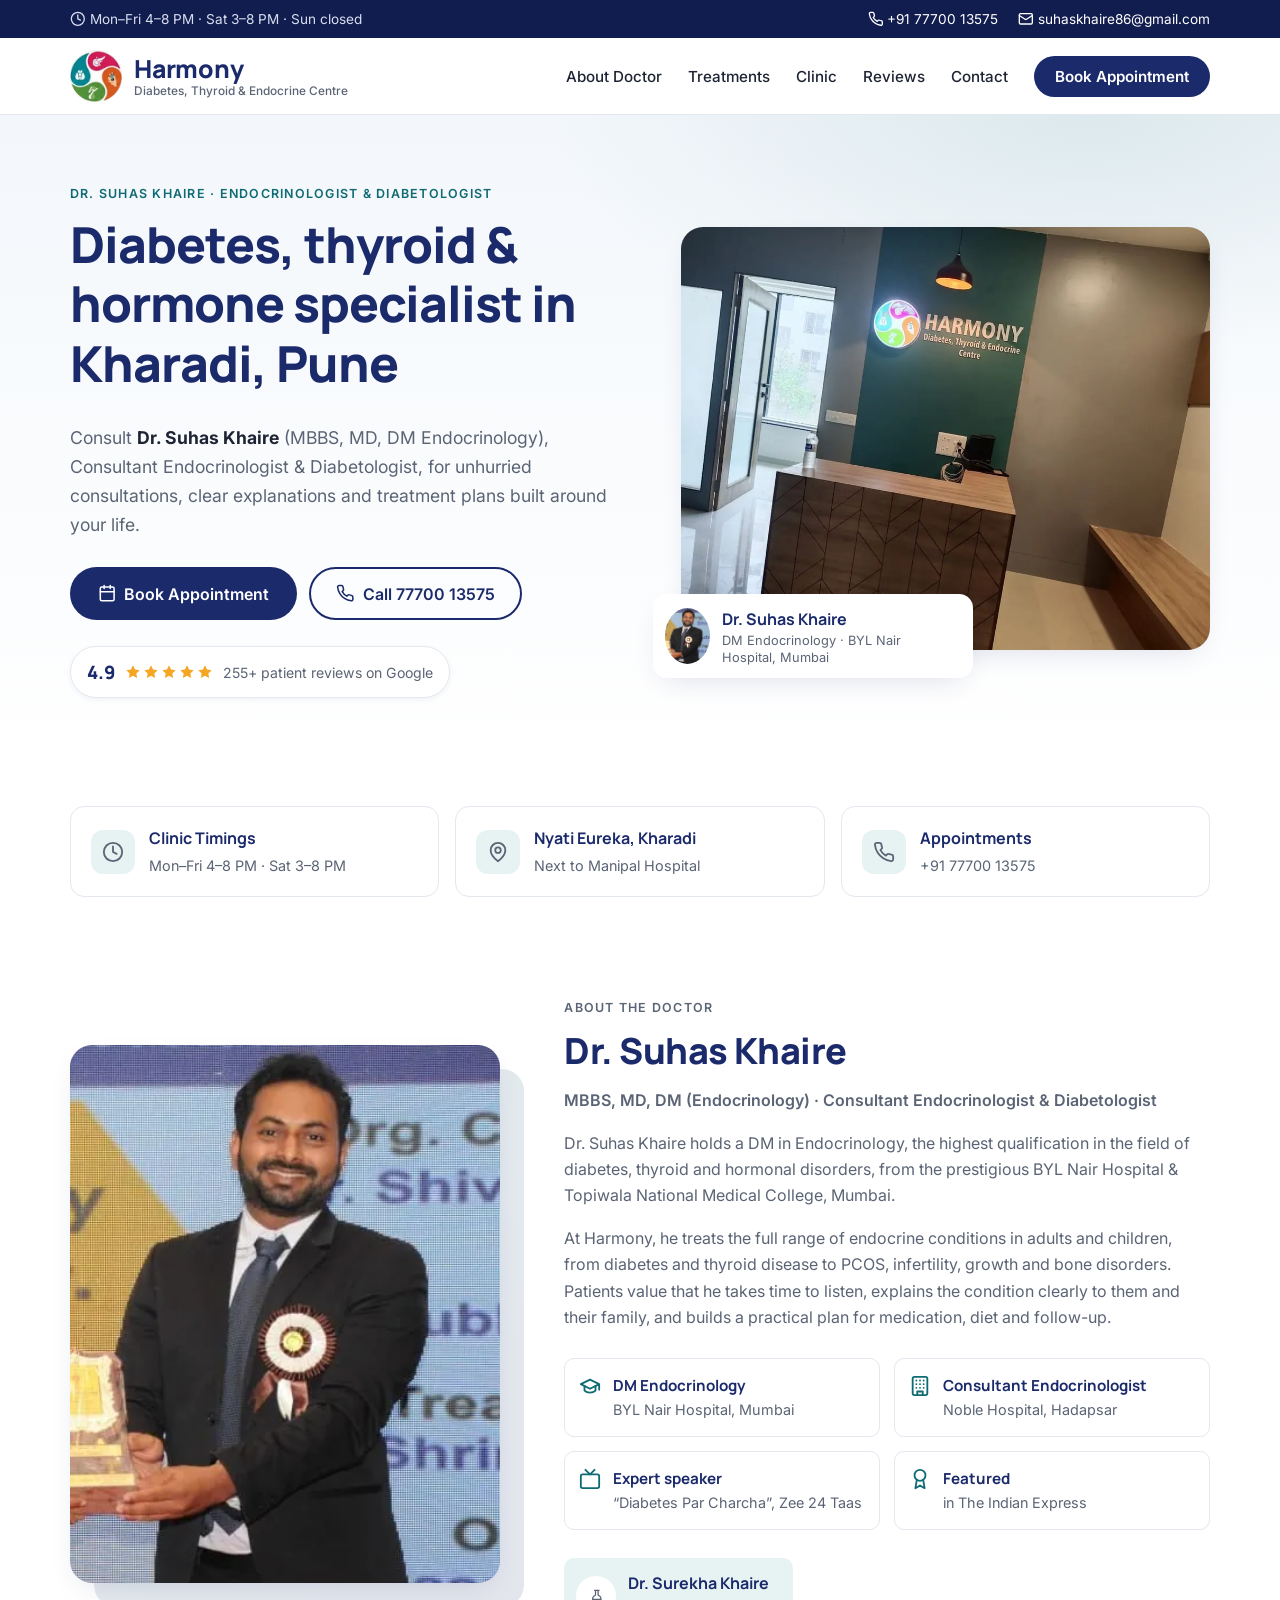
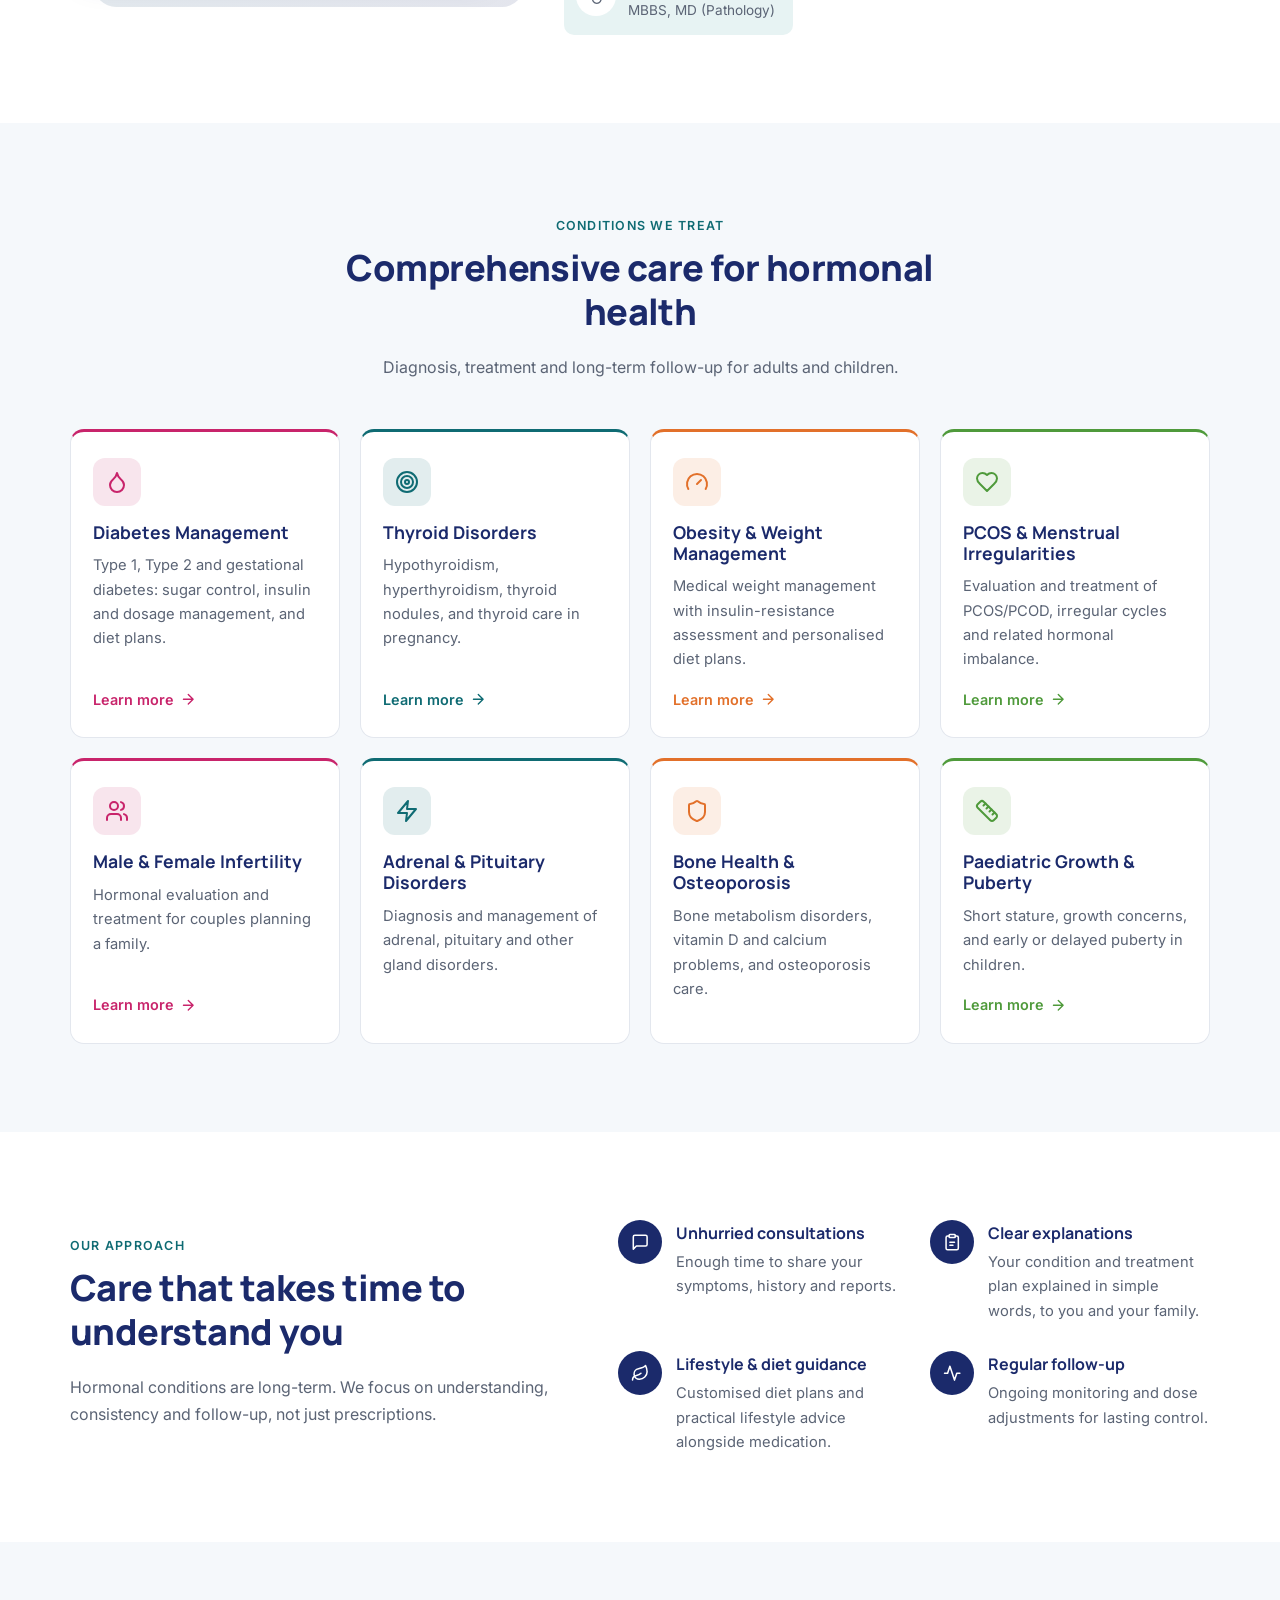
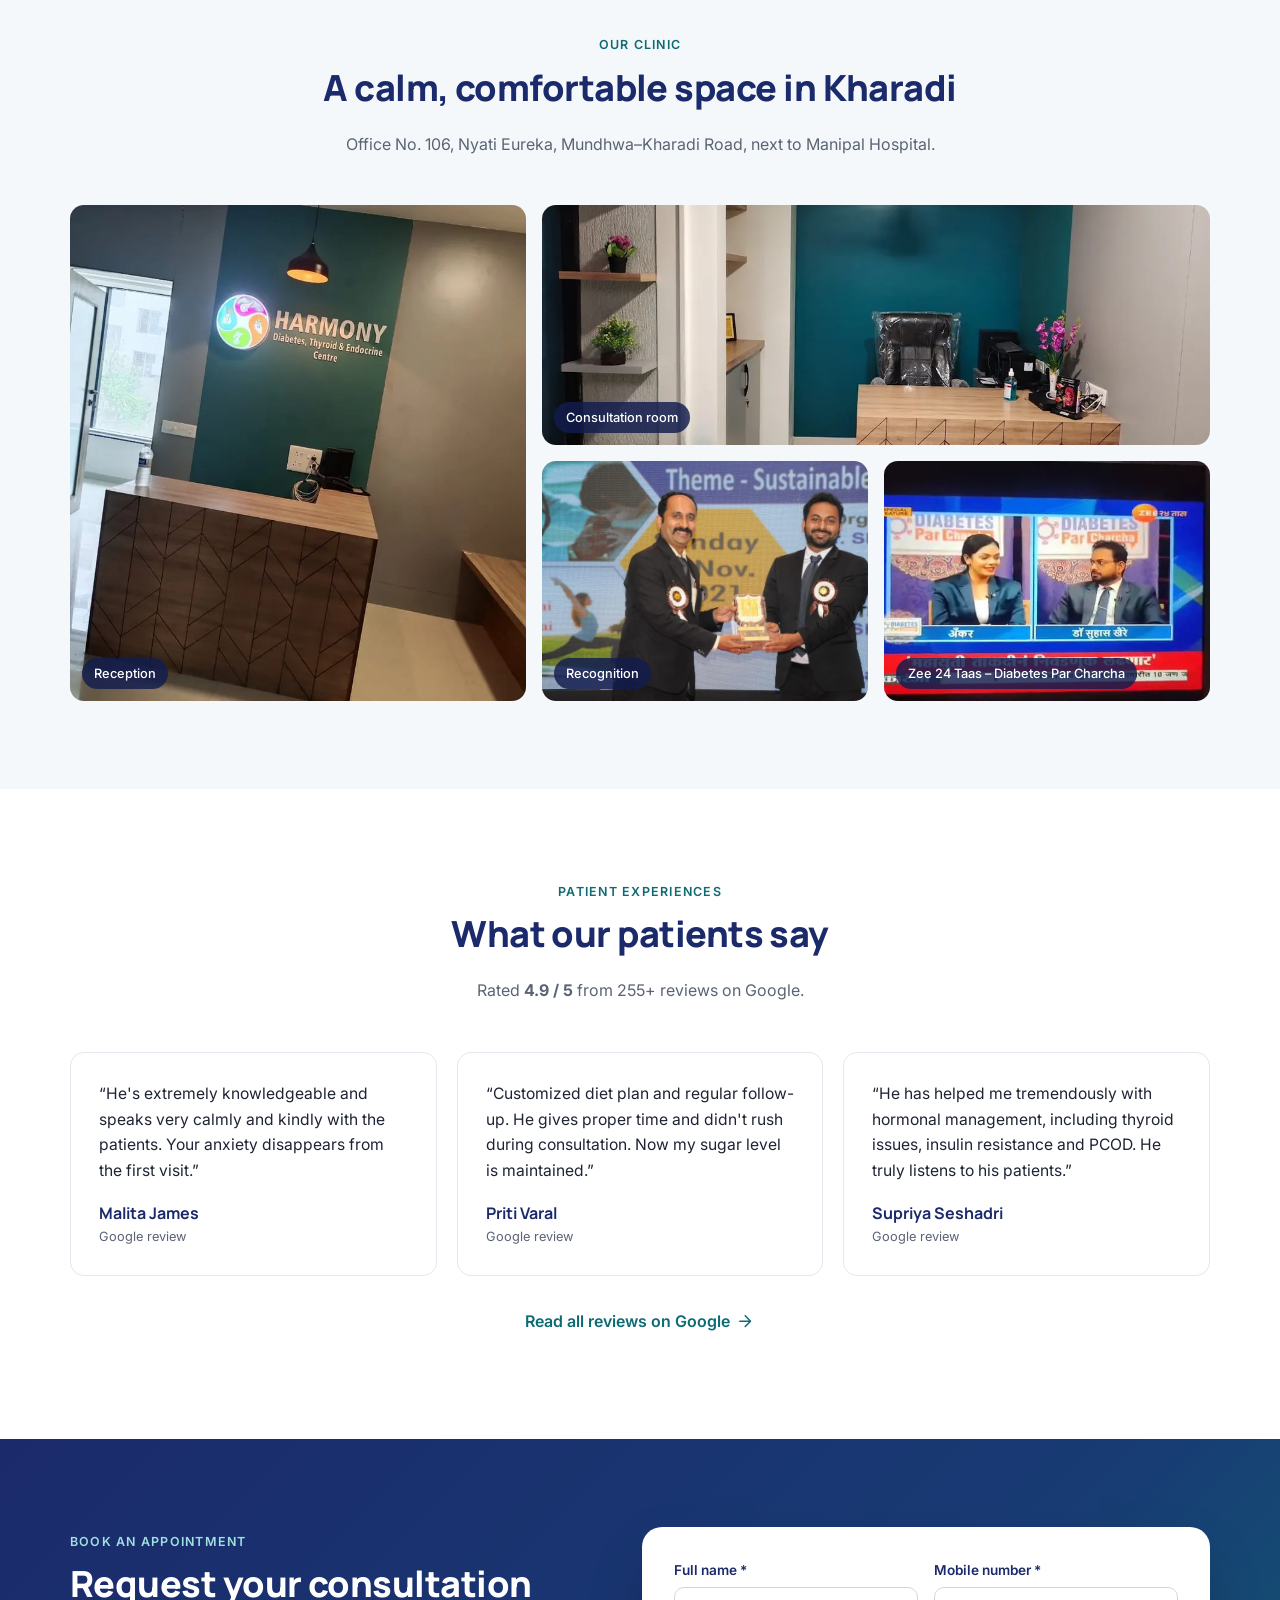
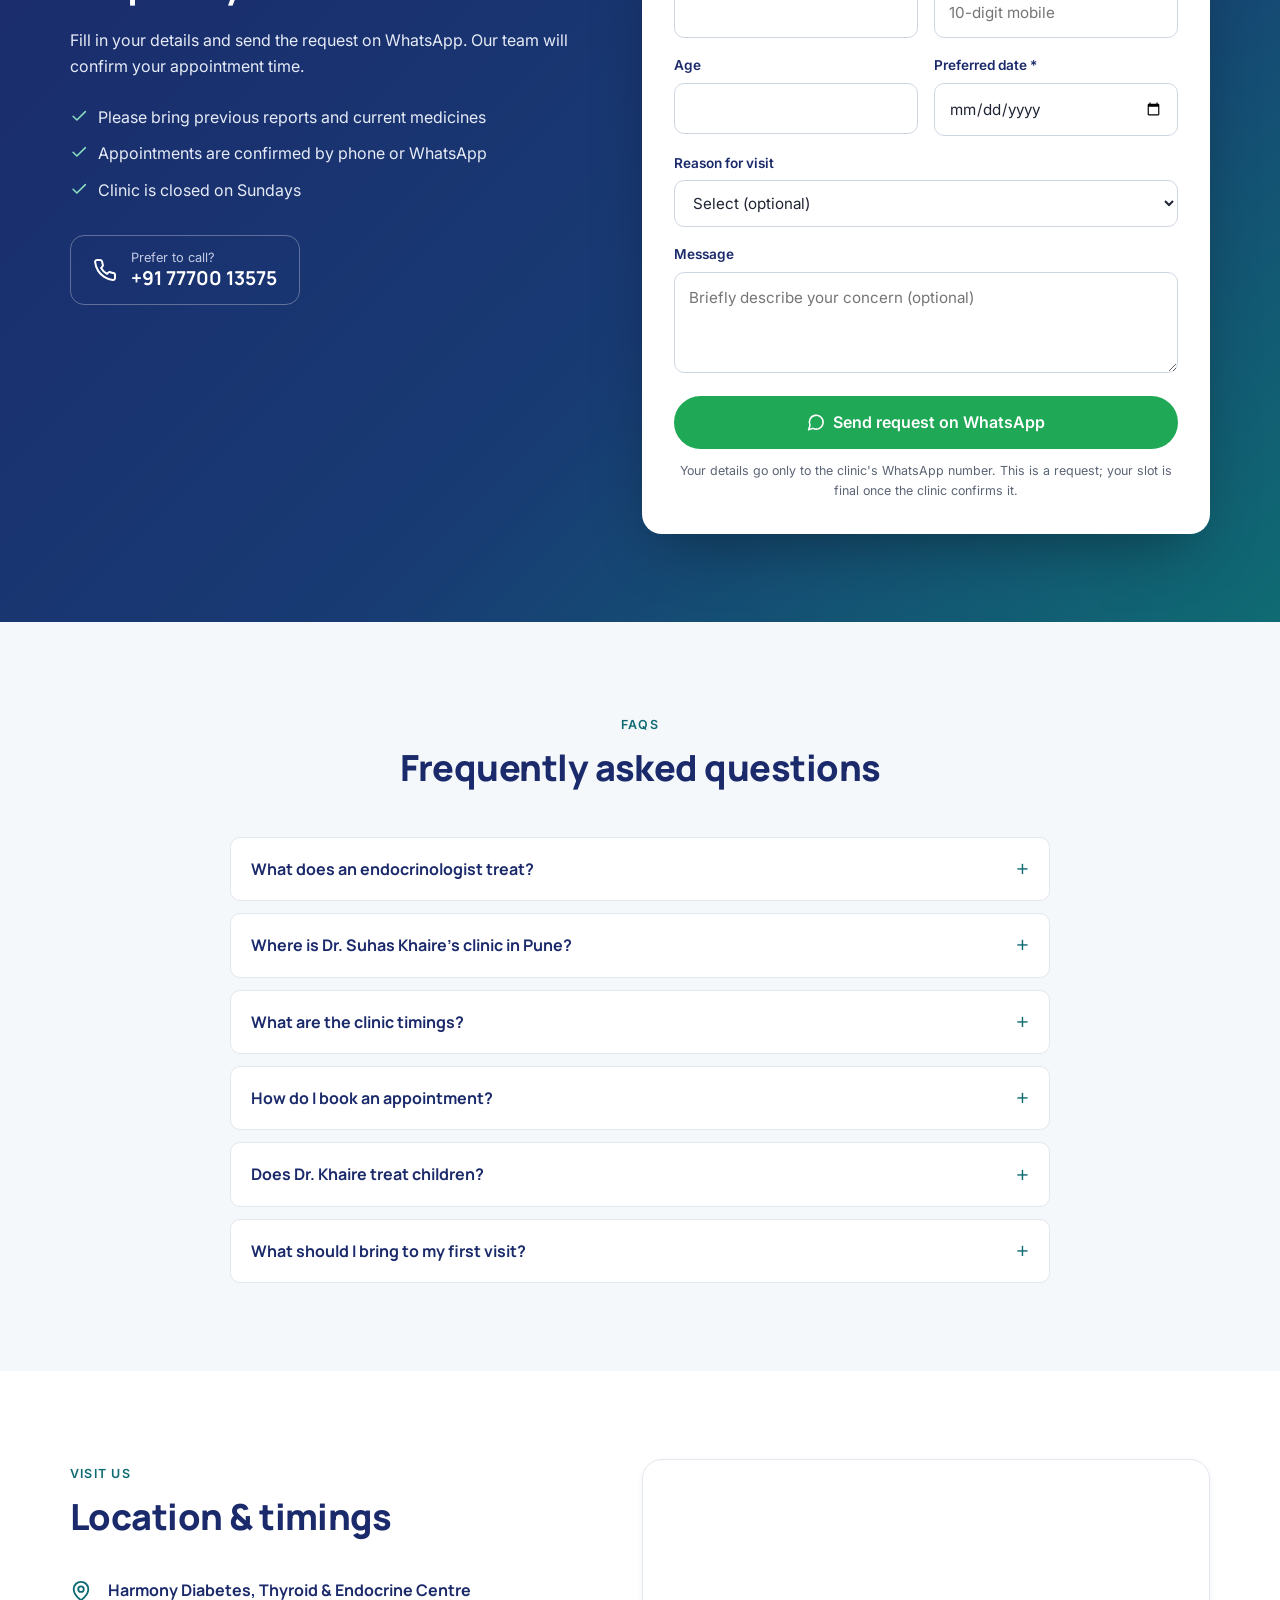
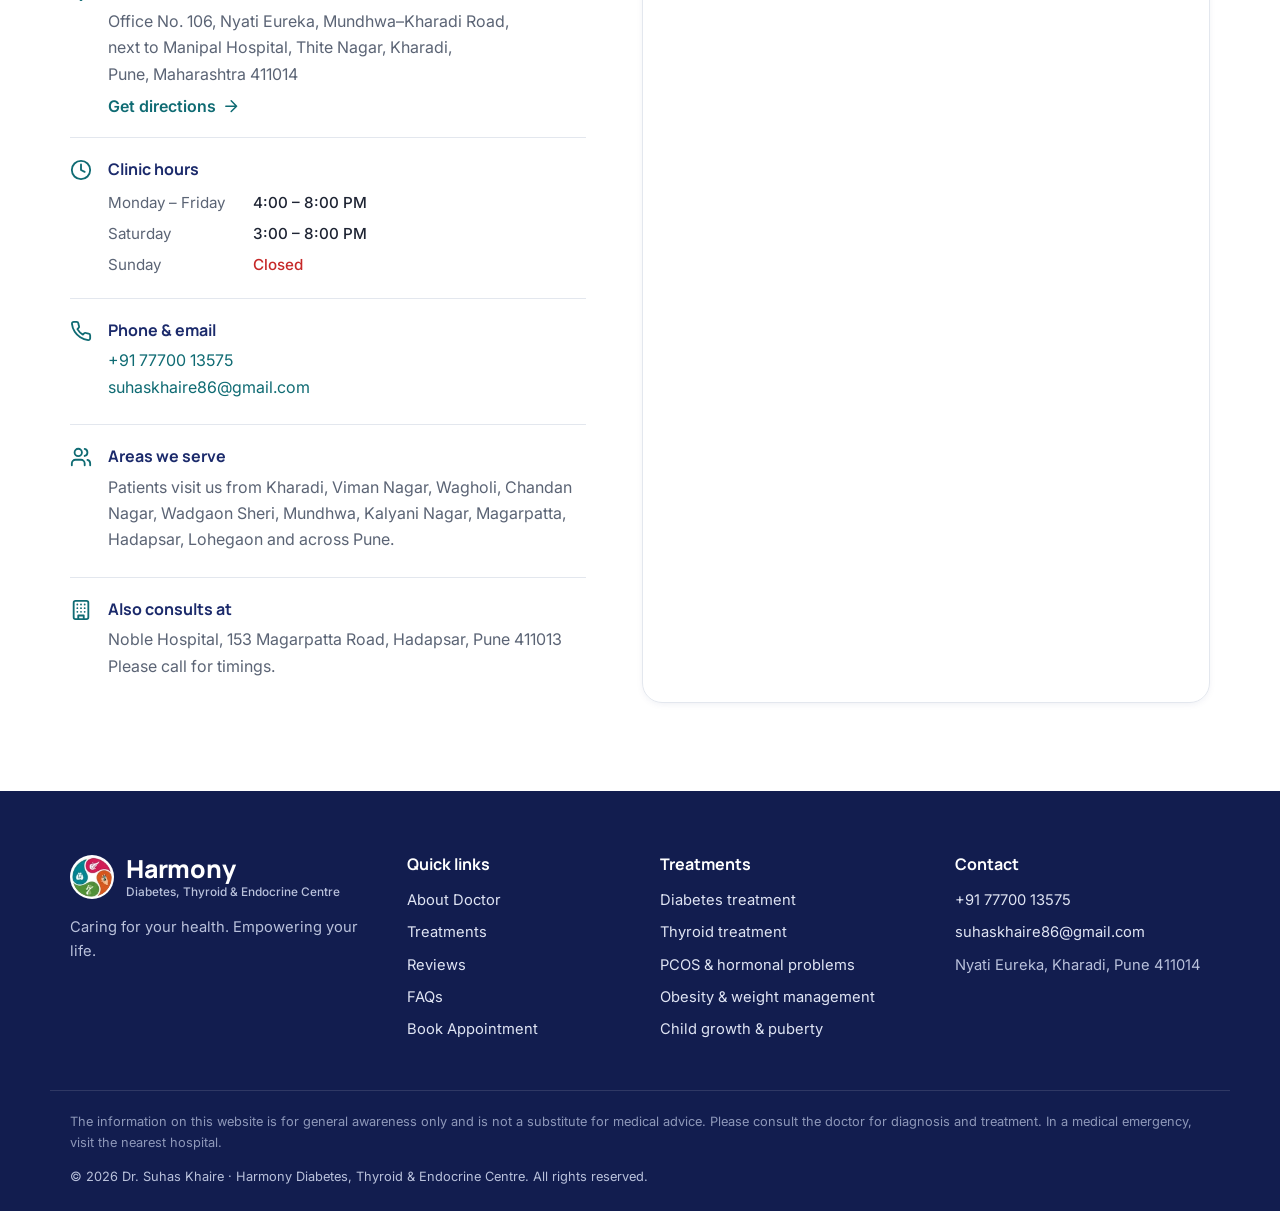
==== index.html @ 3f584f07 "Harmony Diabetes, Thyroid & Endocrine Centre website" ====
<!doctype html>
<html lang="en">
<head>
  <meta charset="utf-8">
  <meta name="viewport" content="width=device-width, initial-scale=1">
  <title>Dr. Suhas Khaire | Endocrinologist &amp; Diabetologist in Kharadi, Pune</title>
  <meta name="description" content="Dr. Suhas Khaire (DM Endocrinology) – endocrinologist, diabetologist &amp; thyroid specialist in Kharadi, Pune. Diabetes, thyroid, PCOS, obesity care. Call 77700 13575.">
  <meta name="robots" content="index, follow, max-image-preview:large">
  <meta name="theme-color" content="#1b2a6b">
  <meta name="geo.region" content="IN-MH">
  <meta name="geo.placename" content="Kharadi, Pune">
  <meta name="geo.position" content="18.5415829;73.9357386">
  <meta name="ICBM" content="18.5415829, 73.9357386">
  <link rel="canonical" href="https://drsuhaskhaire.com/">

  <meta property="og:type" content="website">
  <meta property="og:site_name" content="Harmony Diabetes, Thyroid &amp; Endocrine Centre">
  <meta property="og:locale" content="en_IN">
  <meta property="og:url" content="https://drsuhaskhaire.com/">
  <meta property="og:title" content="Dr. Suhas Khaire – Endocrinologist &amp; Diabetologist in Kharadi, Pune">
  <meta property="og:description" content="Diabetes, thyroid &amp; hormone specialist. Harmony Diabetes, Thyroid &amp; Endocrine Centre, Nyati Eureka, Kharadi. Appointments: +91 77700 13575.">
  <meta property="og:image" content="https://drsuhaskhaire.com/assets/images/og-image.jpg">
  <meta property="og:image:width" content="1050">
  <meta property="og:image:height" content="552">
  <meta name="twitter:card" content="summary_large_image">

  <link rel="icon" type="image/png" href="assets/images/favicon.png">
  <link rel="apple-touch-icon" href="assets/images/apple-touch-icon.png">
  <link rel="preload" as="image" href="assets/images/clinic-reception.webp">

  <link rel="preconnect" href="https://fonts.googleapis.com">
  <link rel="preconnect" href="https://fonts.gstatic.com" crossorigin>
  <link href="https://fonts.googleapis.com/css2?family=Inter:wght@400;500;600&family=Manrope:wght@600;700;800&display=swap" rel="stylesheet">
  <link rel="stylesheet" href="assets/css/style.css">

  <script type="application/ld+json">
  {
    "@context": "https://schema.org",
    "@graph": [
      {
        "@type": "MedicalClinic",
        "@id": "https://drsuhaskhaire.com/#clinic",
        "name": "Harmony Diabetes, Thyroid & Endocrine Centre",
        "alternateName": ["Dr. Suhas Khaire – Endocrinologist & Diabetologist", "Harmony Diabetes Thyroid & Endocrine Superspeciality Centre"],
        "description": "Superspeciality centre for diabetes, thyroid and hormonal disorders in Kharadi, Pune, led by endocrinologist Dr. Suhas Khaire (MBBS, MD, DM Endocrinology).",
        "url": "https://drsuhaskhaire.com/",
        "image": "https://drsuhaskhaire.com/assets/images/og-image.jpg",
        "logo": "https://drsuhaskhaire.com/assets/images/logo-mark.png",
        "telephone": "+91-7770013575",
        "email": "suhaskhaire86@gmail.com",
        "priceRange": "₹₹",
        "medicalSpecialty": ["Endocrinologic", "Diabetic", "Pediatric"],
        "availableService": [
          { "@type": "MedicalTherapy", "name": "Diabetes treatment", "url": "https://drsuhaskhaire.com/diabetes-specialist-kharadi-pune.html" },
          { "@type": "MedicalTherapy", "name": "Thyroid treatment", "url": "https://drsuhaskhaire.com/thyroid-specialist-kharadi-pune.html" },
          { "@type": "MedicalTherapy", "name": "PCOS and hormonal treatment", "url": "https://drsuhaskhaire.com/pcos-hormone-specialist-kharadi-pune.html" },
          { "@type": "MedicalTherapy", "name": "Obesity and weight management", "url": "https://drsuhaskhaire.com/obesity-weight-management-kharadi-pune.html" },
          { "@type": "MedicalTherapy", "name": "Child growth and puberty disorders", "url": "https://drsuhaskhaire.com/child-growth-puberty-specialist-pune.html" },
          { "@type": "MedicalTherapy", "name": "Osteoporosis and bone metabolism disorders" },
          { "@type": "MedicalTherapy", "name": "Adrenal and pituitary disorders" },
          { "@type": "MedicalTherapy", "name": "Male and female infertility (hormonal)" }
        ],
        "address": {
          "@type": "PostalAddress",
          "streetAddress": "Office No. 106, Nyati Eureka, Mundhwa–Kharadi Road, next to Manipal Hospital, Thite Nagar, Kharadi",
          "addressLocality": "Pune",
          "addressRegion": "Maharashtra",
          "postalCode": "411014",
          "addressCountry": "IN"
        },
        "geo": { "@type": "GeoCoordinates", "latitude": 18.5415829, "longitude": 73.9357386 },
        "hasMap": "https://www.google.com/maps?cid=6778324886606996173",
        "areaServed": ["Kharadi", "Viman Nagar", "Wagholi", "Chandan Nagar", "Wadgaon Sheri", "Mundhwa", "Magarpatta", "Hadapsar", "Kalyani Nagar", "Lohegaon", "Pune"],
        "openingHoursSpecification": [
          { "@type": "OpeningHoursSpecification", "dayOfWeek": ["Monday","Tuesday","Wednesday","Thursday","Friday"], "opens": "16:00", "closes": "20:00" },
          { "@type": "OpeningHoursSpecification", "dayOfWeek": "Saturday", "opens": "15:00", "closes": "20:00" }
        ],
        "sameAs": ["https://www.google.com/maps?cid=6778324886606996173"],
        "employee": { "@id": "https://drsuhaskhaire.com/#doctor" }
      },
      {
        "@type": "Physician",
        "@id": "https://drsuhaskhaire.com/#doctor",
        "name": "Dr. Suhas Khaire",
        "description": "Consultant Endocrinologist & Diabetologist in Kharadi, Pune. MBBS, MD, DM (Endocrinology).",
        "url": "https://drsuhaskhaire.com/#about",
        "image": "https://drsuhaskhaire.com/assets/images/dr-suhas-khaire.webp",
        "telephone": "+91-7770013575",
        "medicalSpecialty": ["Endocrinologic", "Diabetic"],
        "knowsAbout": ["Diabetes", "Thyroid disorders", "PCOS", "Obesity", "Osteoporosis", "Adrenal disorders", "Pituitary disorders", "Growth and puberty disorders", "Infertility"],
        "alumniOf": { "@type": "CollegeOrUniversity", "name": "Topiwala National Medical College & BYL Nair Charitable Hospital, Mumbai" },
        "hasCredential": [
          { "@type": "EducationalOccupationalCredential", "credentialCategory": "degree", "name": "MBBS" },
          { "@type": "EducationalOccupationalCredential", "credentialCategory": "degree", "name": "MD" },
          { "@type": "EducationalOccupationalCredential", "credentialCategory": "degree", "name": "DM (Endocrinology)" }
        ],
        "address": { "@type": "PostalAddress", "addressLocality": "Kharadi, Pune", "addressRegion": "Maharashtra", "postalCode": "411014", "addressCountry": "IN" },
        "worksFor": { "@id": "https://drsuhaskhaire.com/#clinic" }
      },
      {
        "@type": "WebSite",
        "@id": "https://drsuhaskhaire.com/#website",
        "url": "https://drsuhaskhaire.com/",
        "name": "Dr. Suhas Khaire – Harmony Diabetes, Thyroid & Endocrine Centre",
        "inLanguage": "en-IN",
        "publisher": { "@id": "https://drsuhaskhaire.com/#clinic" }
      }
    ]
  }
  </script>
  <script type="application/ld+json">
{
  "@context": "https://schema.org",
  "@type": "FAQPage",
  "mainEntity": [
    {
      "@type": "Question",
      "name": "What does an endocrinologist treat?",
      "acceptedAnswer": {
        "@type": "Answer",
        "text": "An endocrinologist specialises in hormone-related conditions such as diabetes, thyroid disorders, PCOS, obesity, osteoporosis, adrenal and pituitary disorders, and growth or puberty problems in children."
      }
    },
    {
      "@type": "Question",
      "name": "Where is Dr. Suhas Khaire's clinic in Pune?",
      "acceptedAnswer": {
        "@type": "Answer",
        "text": "Harmony Diabetes, Thyroid & Endocrine Centre is at Office No. 106, Nyati Eureka, Mundhwa–Kharadi Road, next to Manipal Hospital, Kharadi, Pune 411014. It is easily reachable from Viman Nagar, Wagholi, Chandan Nagar, Wadgaon Sheri, Mundhwa, Magarpatta and Hadapsar."
      }
    },
    {
      "@type": "Question",
      "name": "What are the clinic timings?",
      "acceptedAnswer": {
        "@type": "Answer",
        "text": "Monday to Friday 4:00–8:00 PM and Saturday 3:00–8:00 PM. The clinic is closed on Sundays."
      }
    },
    {
      "@type": "Question",
      "name": "How do I book an appointment?",
      "acceptedAnswer": {
        "@type": "Answer",
        "text": "Call or WhatsApp +91 77700 13575, or fill in the appointment form on this page. The clinic will confirm your time slot."
      }
    },
    {
      "@type": "Question",
      "name": "Does Dr. Khaire treat children?",
      "acceptedAnswer": {
        "@type": "Answer",
        "text": "Yes. He sees children for growth problems, short stature, early or delayed puberty, childhood diabetes and thyroid disorders."
      }
    },
    {
      "@type": "Question",
      "name": "What should I bring to my first visit?",
      "acceptedAnswer": {
        "@type": "Answer",
        "text": "Please bring your previous blood reports, prescriptions and the medicines you are currently taking. If you check your sugar at home, bring your glucometer readings too."
      }
    }
  ]
}
  </script>
</head>
<body>

  <!-- Icon sprite -->
  <svg width="0" height="0" style="position:absolute" aria-hidden="true">
    <defs>
      <symbol id="i-phone" viewBox="0 0 24 24"><path d="M22 16.92v3a2 2 0 0 1-2.18 2 19.79 19.79 0 0 1-8.63-3.07 19.5 19.5 0 0 1-6-6 19.79 19.79 0 0 1-3.07-8.67A2 2 0 0 1 4.11 2h3a2 2 0 0 1 2 1.72c.127.96.361 1.903.7 2.81a2 2 0 0 1-.45 2.11L8.09 9.91a16 16 0 0 0 6 6l1.27-1.27a2 2 0 0 1 2.11-.45c.907.339 1.85.573 2.81.7A2 2 0 0 1 22 16.92z"/></symbol>
      <symbol id="i-clock" viewBox="0 0 24 24"><circle cx="12" cy="12" r="10"/><path d="M12 6v6l4 2"/></symbol>
      <symbol id="i-pin" viewBox="0 0 24 24"><path d="M20 10c0 6-8 12-8 12s-8-6-8-12a8 8 0 0 1 16 0Z"/><circle cx="12" cy="10" r="3"/></symbol>
      <symbol id="i-mail" viewBox="0 0 24 24"><rect width="20" height="16" x="2" y="4" rx="2"/><path d="m22 7-8.97 5.7a1.94 1.94 0 0 1-2.06 0L2 7"/></symbol>
      <symbol id="i-calendar" viewBox="0 0 24 24"><rect width="18" height="18" x="3" y="4" rx="2"/><path d="M16 2v4M8 2v4M3 10h18"/></symbol>
      <symbol id="i-check" viewBox="0 0 24 24"><path d="M20 6 9 17l-5-5"/></symbol>
      <symbol id="i-arrow" viewBox="0 0 24 24"><path d="M5 12h14M12 5l7 7-7 7"/></symbol>
      <symbol id="i-menu" viewBox="0 0 24 24"><path d="M4 6h16M4 12h16M4 18h16"/></symbol>
      <symbol id="i-x" viewBox="0 0 24 24"><path d="M18 6 6 18M6 6l12 12"/></symbol>
      <symbol id="i-chat" viewBox="0 0 24 24"><path d="M7.9 20A9 9 0 1 0 4 16.1L2 22Z"/></symbol>
      <symbol id="i-cap" viewBox="0 0 24 24"><path d="M22 10v6M2 10l10-5 10 5-10 5z"/><path d="M6 12v5c3 3 9 3 12 0v-5"/></symbol>
      <symbol id="i-award" viewBox="0 0 24 24"><circle cx="12" cy="8" r="6"/><path d="M15.48 12.89 17 22l-5-3-5 3 1.52-9.11"/></symbol>
      <symbol id="i-building" viewBox="0 0 24 24"><rect x="4" y="2" width="16" height="20" rx="2"/><path d="M9 22v-4h6v4M8 6h.01M12 6h.01M16 6h.01M8 10h.01M12 10h.01M16 10h.01M8 14h.01M12 14h.01M16 14h.01"/></symbol>
      <symbol id="i-tv" viewBox="0 0 24 24"><rect width="20" height="15" x="2" y="7" rx="2"/><path d="m17 2-5 5-5-5"/></symbol>
      <symbol id="i-drop" viewBox="0 0 24 24"><path d="M12 22a7 7 0 0 0 7-7c0-2-1-3.9-3-5.5s-3.5-4-4-6.5c-.5 2.5-2 4.9-4 6.5C6 11.1 5 13 5 15a7 7 0 0 0 7 7z"/></symbol>
      <symbol id="i-target" viewBox="0 0 24 24"><circle cx="12" cy="12" r="10"/><circle cx="12" cy="12" r="6"/><circle cx="12" cy="12" r="2"/></symbol>
      <symbol id="i-zap" viewBox="0 0 24 24"><path d="M13 2 3 14h9l-1 8 10-12h-9l1-8z"/></symbol>
      <symbol id="i-heart" viewBox="0 0 24 24"><path d="M19 14c1.49-1.46 3-3.21 3-5.5A5.5 5.5 0 0 0 16.5 3c-1.76 0-3 .5-4.5 2-1.5-1.5-2.74-2-4.5-2A5.5 5.5 0 0 0 2 8.5c0 2.3 1.5 4.05 3 5.5l7 7Z"/></symbol>
      <symbol id="i-users" viewBox="0 0 24 24"><path d="M16 21v-2a4 4 0 0 0-4-4H6a4 4 0 0 0-4 4v2"/><circle cx="9" cy="7" r="4"/><path d="M22 21v-2a4 4 0 0 0-3-3.87M16 3.13a4 4 0 0 1 0 7.75"/></symbol>
      <symbol id="i-gauge" viewBox="0 0 24 24"><path d="m12 14 4-4"/><path d="M3.34 19a10 10 0 1 1 17.32 0"/></symbol>
      <symbol id="i-shield" viewBox="0 0 24 24"><path d="M20 13c0 5-3.5 7.5-7.66 8.95a1 1 0 0 1-.67-.01C7.5 20.5 4 18 4 13V6a1 1 0 0 1 1-1c2 0 4.5-1.2 6.24-2.72a1.17 1.17 0 0 1 1.52 0C14.51 3.81 17 5 19 5a1 1 0 0 1 1 1z"/></symbol>
      <symbol id="i-ruler" viewBox="0 0 24 24"><path d="M21.3 15.3a2.4 2.4 0 0 1 0 3.4l-2.6 2.6a2.4 2.4 0 0 1-3.4 0L2.7 8.7a2.41 2.41 0 0 1 0-3.4l2.6-2.6a2.41 2.41 0 0 1 3.4 0Z"/><path d="m14.5 12.5 2-2M11.5 9.5l2-2M8.5 6.5l2-2M17.5 15.5l2-2"/></symbol>
      <symbol id="i-activity" viewBox="0 0 24 24"><path d="M22 12h-4l-3 9L9 3l-3 9H2"/></symbol>
      <symbol id="i-leaf" viewBox="0 0 24 24"><path d="M11 20A7 7 0 0 1 9.8 6.1C15.5 5 17 4.48 19 2c1 2 2 4.18 2 8 0 5.5-4.78 10-10 10Z"/><path d="M2 21c0-3 1.85-5.36 5.08-6C9.5 14.52 12 13 13 12"/></symbol>
      <symbol id="i-message" viewBox="0 0 24 24"><path d="M21 15a2 2 0 0 1-2 2H7l-4 4V5a2 2 0 0 1 2-2h14a2 2 0 0 1 2 2z"/></symbol>
      <symbol id="i-clipboard" viewBox="0 0 24 24"><rect width="8" height="4" x="8" y="2" rx="1"/><path d="M16 4h2a2 2 0 0 1 2 2v14a2 2 0 0 1-2 2H6a2 2 0 0 1-2-2V6a2 2 0 0 1 2-2h2M9 12h6M9 16h4"/></symbol>
      <symbol id="i-flask" viewBox="0 0 24 24"><path d="M10 2v7.31M14 9.3V2M8.5 2h7M14 9.3a6.5 6.5 0 1 1-4 0M5.52 16h12.96"/></symbol>
      <symbol id="i-star" viewBox="0 0 24 24"><path d="M12 2l3.09 6.26L22 9.27l-5 4.87 1.18 6.88L12 17.77l-6.18 3.25L7 14.14 2 9.27l6.91-1.01L12 2z"/></symbol>
    </defs>
  </svg>

  <a class="skip-link" href="#main">Skip to content</a>

  <!-- Top bar -->
  <div class="topbar">
    <div class="container topbar__inner">
      <span><svg class="ico"><use href="#i-clock"/></svg> Mon–Fri 4–8 PM · Sat 3–8 PM · Sun closed</span>
      <span class="topbar__right">
        <a href="tel:+917770013575"><svg class="ico"><use href="#i-phone"/></svg> +91 77700 13575</a>
        <a href="mailto:suhaskhaire86@gmail.com" class="hide-sm"><svg class="ico"><use href="#i-mail"/></svg> suhaskhaire86@gmail.com</a>
      </span>
    </div>
  </div>

  <!-- Header -->
  <header class="header" id="top">
    <div class="container header__inner">
      <a href="#top" class="brand" aria-label="Harmony Diabetes, Thyroid &amp; Endocrine Centre – home">
        <img src="assets/images/logo-mark.webp" alt="" width="52" height="52">
        <span class="brand__text">
          <span class="brand__name">Harmony</span>
          <span class="brand__sub">Diabetes, Thyroid &amp; Endocrine Centre</span>
        </span>
      </a>

      <nav class="nav" id="nav" aria-label="Main">
        <a href="#about">About Doctor</a>
        <a href="#services">Treatments</a>
        <a href="#clinic">Clinic</a>
        <a href="#reviews">Reviews</a>
        <a href="#contact">Contact</a>
        <a href="#appointment" class="btn btn--primary nav__cta">Book Appointment</a>
      </nav>

      <button class="nav-toggle" id="navToggle" aria-label="Open menu" aria-expanded="false" aria-controls="nav">
        <svg class="ico ico--lg"><use href="#i-menu"/></svg>
      </button>
    </div>
  </header>

  <main id="main">

    <!-- Hero -->
    <section class="hero">
      <div class="container hero__grid">
        <div class="hero__copy">
          <p class="eyebrow">Dr. Suhas Khaire · Endocrinologist &amp; Diabetologist</p>
          <h1>Diabetes, thyroid &amp; hormone specialist in Kharadi, Pune</h1>
          <p class="lead">
            Consult <strong>Dr. Suhas Khaire</strong> (MBBS, MD, DM Endocrinology), Consultant Endocrinologist &amp; Diabetologist,
            for unhurried consultations, clear explanations and treatment plans built around your life.
          </p>
          <div class="hero__actions">
            <a href="#appointment" class="btn btn--primary btn--lg"><svg class="ico"><use href="#i-calendar"/></svg> Book Appointment</a>
            <a href="tel:+917770013575" class="btn btn--ghost btn--lg"><svg class="ico"><use href="#i-phone"/></svg> Call 77700 13575</a>
          </div>
          <a class="rating" href="https://search.google.com/local/reviews?placeid=ChIJrfyHEdjDwjsRzWJmPpJyEV4" target="_blank" rel="noopener">
            <span class="rating__score">4.9</span>
            <span class="rating__stars" aria-hidden="true">
              <svg><use href="#i-star"/></svg><svg><use href="#i-star"/></svg><svg><use href="#i-star"/></svg><svg><use href="#i-star"/></svg><svg><use href="#i-star"/></svg>
            </span>
            <span class="rating__label">255+ patient reviews on Google</span>
          </a>
        </div>
        <div class="hero__media">
          <img src="assets/images/clinic-reception.webp" alt="Reception of Harmony Diabetes, Thyroid &amp; Endocrine Centre, Nyati Eureka, Kharadi, Pune" width="1050" height="864">
          <div class="hero__card">
            <img src="assets/images/dr-suhas-khaire.webp" alt="Dr. Suhas Khaire, endocrinologist in Kharadi, Pune" width="370" height="543">
            <div>
              <strong>Dr. Suhas Khaire</strong>
              <span>DM Endocrinology · BYL Nair Hospital, Mumbai</span>
            </div>
          </div>
        </div>
      </div>
    </section>

    <!-- Quick info -->
    <section class="quick" aria-label="Clinic information">
      <div class="container quick__grid">
        <div class="quick__item">
          <span class="quick__icon"><svg class="ico"><use href="#i-clock"/></svg></span>
          <div><strong>Clinic Timings</strong><span>Mon–Fri 4–8 PM · Sat 3–8 PM</span></div>
        </div>
        <div class="quick__item">
          <span class="quick__icon"><svg class="ico"><use href="#i-pin"/></svg></span>
          <div><strong>Nyati Eureka, Kharadi</strong><span>Next to Manipal Hospital</span></div>
        </div>
        <a class="quick__item" href="tel:+917770013575">
          <span class="quick__icon"><svg class="ico"><use href="#i-phone"/></svg></span>
          <div><strong>Appointments</strong><span>+91 77700 13575</span></div>
        </a>
      </div>
    </section>

    <!-- About -->
    <section class="section" id="about">
      <div class="container about__grid">
        <figure class="about__photo">
          <img src="assets/images/dr-suhas-khaire.webp" alt="Dr. Suhas Khaire, consultant endocrinologist and diabetologist, Pune" loading="lazy" width="370" height="543">
        </figure>
        <div class="about__copy">
          <p class="eyebrow">About the Doctor</p>
          <h2>Dr. Suhas Khaire</h2>
          <p class="about__creds">MBBS, MD, DM (Endocrinology) · Consultant Endocrinologist &amp; Diabetologist</p>
          <p>
            Dr. Suhas Khaire holds a DM in Endocrinology, the highest qualification in the field of diabetes, thyroid
            and hormonal disorders, from the prestigious BYL Nair Hospital &amp; Topiwala National Medical College, Mumbai.
          </p>
          <p>
            At Harmony, he treats the full range of endocrine conditions in adults and children, from diabetes and
            thyroid disease to PCOS, infertility, growth and bone disorders. Patients value that he takes time to listen,
            explains the condition clearly to them and their family, and builds a practical plan for medication, diet and follow-up.
          </p>

          <ul class="facts">
            <li><svg class="ico"><use href="#i-cap"/></svg><span><strong>DM Endocrinology</strong> BYL Nair Hospital, Mumbai</span></li>
            <li><svg class="ico"><use href="#i-building"/></svg><span><strong>Consultant Endocrinologist</strong> Noble Hospital, Hadapsar</span></li>
            <li><svg class="ico"><use href="#i-tv"/></svg><span><strong>Expert speaker</strong> “Diabetes Par Charcha”, Zee 24 Taas</span></li>
            <li><svg class="ico"><use href="#i-award"/></svg><span><strong>Featured</strong> in The Indian Express</span></li>
          </ul>

          <div class="team-card">
            <span class="team-card__icon"><svg class="ico"><use href="#i-flask"/></svg></span>
            <div>
              <strong>Dr. Surekha Khaire</strong>
              <span>MBBS, MD (Pathology)</span>
            </div>
          </div>
        </div>
      </div>
    </section>

    <!-- Services -->
    <section class="section section--tint" id="services">
      <div class="container">
        <div class="section__head">
          <p class="eyebrow">Conditions We Treat</p>
          <h2>Comprehensive care for hormonal health</h2>
          <p>Diagnosis, treatment and long-term follow-up for adults and children.</p>
        </div>

        <div class="services">
          <article class="service" style="--accent:var(--c-magenta)">
            <span class="service__icon"><svg class="ico"><use href="#i-drop"/></svg></span>
            <h3>Diabetes Management</h3>
            <p>Type 1, Type 2 and gestational diabetes: sugar control, insulin and dosage management, and diet plans.</p>
            <a class="service__link" href="diabetes-specialist-kharadi-pune.html">Learn more <svg class="ico"><use href="#i-arrow"/></svg></a>
          </article>
          <article class="service" style="--accent:var(--c-teal)">
            <span class="service__icon"><svg class="ico"><use href="#i-target"/></svg></span>
            <h3>Thyroid Disorders</h3>
            <p>Hypothyroidism, hyperthyroidism, thyroid nodules, and thyroid care in pregnancy.</p>
            <a class="service__link" href="thyroid-specialist-kharadi-pune.html">Learn more <svg class="ico"><use href="#i-arrow"/></svg></a>
          </article>
          <article class="service" style="--accent:var(--c-orange)">
            <span class="service__icon"><svg class="ico"><use href="#i-gauge"/></svg></span>
            <h3>Obesity &amp; Weight Management</h3>
            <p>Medical weight management with insulin-resistance assessment and personalised diet plans.</p>
            <a class="service__link" href="obesity-weight-management-kharadi-pune.html">Learn more <svg class="ico"><use href="#i-arrow"/></svg></a>
          </article>
          <article class="service" style="--accent:var(--c-green)">
            <span class="service__icon"><svg class="ico"><use href="#i-heart"/></svg></span>
            <h3>PCOS &amp; Menstrual Irregularities</h3>
            <p>Evaluation and treatment of PCOS/PCOD, irregular cycles and related hormonal imbalance.</p>
            <a class="service__link" href="pcos-hormone-specialist-kharadi-pune.html">Learn more <svg class="ico"><use href="#i-arrow"/></svg></a>
          </article>
          <article class="service" style="--accent:var(--c-magenta)">
            <span class="service__icon"><svg class="ico"><use href="#i-users"/></svg></span>
            <h3>Male &amp; Female Infertility</h3>
            <p>Hormonal evaluation and treatment for couples planning a family.</p>
            <a class="service__link" href="pcos-hormone-specialist-kharadi-pune.html">Learn more <svg class="ico"><use href="#i-arrow"/></svg></a>
          </article>
          <article class="service" style="--accent:var(--c-teal)">
            <span class="service__icon"><svg class="ico"><use href="#i-zap"/></svg></span>
            <h3>Adrenal &amp; Pituitary Disorders</h3>
            <p>Diagnosis and management of adrenal, pituitary and other gland disorders.</p>
          </article>
          <article class="service" style="--accent:var(--c-orange)">
            <span class="service__icon"><svg class="ico"><use href="#i-shield"/></svg></span>
            <h3>Bone Health &amp; Osteoporosis</h3>
            <p>Bone metabolism disorders, vitamin D and calcium problems, and osteoporosis care.</p>
          </article>
          <article class="service" style="--accent:var(--c-green)">
            <span class="service__icon"><svg class="ico"><use href="#i-ruler"/></svg></span>
            <h3>Paediatric Growth &amp; Puberty</h3>
            <p>Short stature, growth concerns, and early or delayed puberty in children.</p>
            <a class="service__link" href="child-growth-puberty-specialist-pune.html">Learn more <svg class="ico"><use href="#i-arrow"/></svg></a>
          </article>
        </div>
      </div>
    </section>

    <!-- Why us -->
    <section class="section" id="why">
      <div class="container why__grid">
        <div>
          <p class="eyebrow">Our Approach</p>
          <h2>Care that takes time to understand you</h2>
          <p class="muted">Hormonal conditions are long-term. We focus on understanding, consistency and follow-up, not just prescriptions.</p>
        </div>
        <ul class="why">
          <li><span class="why__icon"><svg class="ico"><use href="#i-message"/></svg></span><div><strong>Unhurried consultations</strong><p>Enough time to share your symptoms, history and reports.</p></div></li>
          <li><span class="why__icon"><svg class="ico"><use href="#i-clipboard"/></svg></span><div><strong>Clear explanations</strong><p>Your condition and treatment plan explained in simple words, to you and your family.</p></div></li>
          <li><span class="why__icon"><svg class="ico"><use href="#i-leaf"/></svg></span><div><strong>Lifestyle &amp; diet guidance</strong><p>Customised diet plans and practical lifestyle advice alongside medication.</p></div></li>
          <li><span class="why__icon"><svg class="ico"><use href="#i-activity"/></svg></span><div><strong>Regular follow-up</strong><p>Ongoing monitoring and dose adjustments for lasting control.</p></div></li>
        </ul>
      </div>
    </section>

    <!-- Clinic gallery -->
    <section class="section section--tint" id="clinic">
      <div class="container">
        <div class="section__head">
          <p class="eyebrow">Our Clinic</p>
          <h2>A calm, comfortable space in Kharadi</h2>
          <p>Office No. 106, Nyati Eureka, Mundhwa–Kharadi Road, next to Manipal Hospital.</p>
        </div>
        <div class="gallery">
          <figure class="gallery__item gallery__item--wide">
            <img src="assets/images/clinic-reception.webp" alt="Clinic reception" loading="lazy" width="1050" height="864">
            <figcaption>Reception</figcaption>
          </figure>
          <figure class="gallery__item">
            <img src="assets/images/clinic-consultation.webp" alt="Consultation room" loading="lazy" width="1200" height="901">
            <figcaption>Consultation room</figcaption>
          </figure>
          <figure class="gallery__item">
            <img src="assets/images/award.webp" alt="Dr. Suhas Khaire receiving an award" loading="lazy" width="1072" height="603">
            <figcaption>Recognition</figcaption>
          </figure>
          <figure class="gallery__item">
            <img src="assets/images/tv-feature.webp" alt="Dr. Suhas Khaire on Zee 24 Taas Diabetes Par Charcha" loading="lazy" width="640" height="360">
            <figcaption>Zee 24 Taas – Diabetes Par Charcha</figcaption>
          </figure>
        </div>
      </div>
    </section>

    <!-- Reviews -->
    <section class="section" id="reviews">
      <div class="container">
        <div class="section__head">
          <p class="eyebrow">Patient Experiences</p>
          <h2>What our patients say</h2>
          <p>Rated <strong>4.9 / 5</strong> from 255+ reviews on Google.</p>
        </div>
        <div class="reviews">
          <blockquote class="review">
            <p>“He's extremely knowledgeable and speaks very calmly and kindly with the patients. Your anxiety disappears from the first visit.”</p>
            <footer>Malita James <span>Google review</span></footer>
          </blockquote>
          <blockquote class="review">
            <p>“Customized diet plan and regular follow-up. He gives proper time and didn't rush during consultation. Now my sugar level is maintained.”</p>
            <footer>Priti Varal <span>Google review</span></footer>
          </blockquote>
          <blockquote class="review">
            <p>“He has helped me tremendously with hormonal management, including thyroid issues, insulin resistance and PCOD. He truly listens to his patients.”</p>
            <footer>Supriya Seshadri <span>Google review</span></footer>
          </blockquote>
        </div>
        <p class="center">
          <a class="link-arrow" href="https://search.google.com/local/reviews?placeid=ChIJrfyHEdjDwjsRzWJmPpJyEV4" target="_blank" rel="noopener">Read all reviews on Google <svg class="ico"><use href="#i-arrow"/></svg></a>
        </p>
      </div>
    </section>

    <!-- Appointment -->
    <section class="section appointment" id="appointment">
      <div class="container appointment__grid">
        <div class="appointment__info">
          <p class="eyebrow eyebrow--light">Book an Appointment</p>
          <h2>Request your consultation</h2>
          <p>Fill in your details and send the request on WhatsApp. Our team will confirm your appointment time.</p>
          <ul class="appointment__list">
            <li><svg class="ico"><use href="#i-check"/></svg> Please bring previous reports and current medicines</li>
            <li><svg class="ico"><use href="#i-check"/></svg> Appointments are confirmed by phone or WhatsApp</li>
            <li><svg class="ico"><use href="#i-check"/></svg> Clinic is closed on Sundays</li>
          </ul>
          <a href="tel:+917770013575" class="appointment__call">
            <svg class="ico"><use href="#i-phone"/></svg>
            <span><small>Prefer to call?</small>+91 77700 13575</span>
          </a>
        </div>

        <form class="form" id="appointmentForm" novalidate>
          <div class="form__row">
            <label class="field">
              <span>Full name *</span>
              <input type="text" name="name" autocomplete="name" required>
            </label>
            <label class="field">
              <span>Mobile number *</span>
              <input type="tel" name="phone" autocomplete="tel" inputmode="numeric" placeholder="10-digit mobile" required>
            </label>
          </div>
          <div class="form__row">
            <label class="field">
              <span>Age</span>
              <input type="number" name="age" min="0" max="120">
            </label>
            <label class="field">
              <span>Preferred date *</span>
              <input type="date" name="date" required>
            </label>
          </div>
          <label class="field">
            <span>Reason for visit</span>
            <select name="concern">
              <option value="">Select (optional)</option>
              <option>Diabetes</option>
              <option>Thyroid</option>
              <option>Obesity / Weight management</option>
              <option>PCOS / Menstrual problems</option>
              <option>Infertility</option>
              <option>Child growth / Puberty</option>
              <option>Bone health / Osteoporosis</option>
              <option>Other hormonal problem</option>
            </select>
          </label>
          <label class="field">
            <span>Message</span>
            <textarea name="message" rows="3" placeholder="Briefly describe your concern (optional)"></textarea>
          </label>
          <p class="form__error" id="formError" role="alert" hidden></p>
          <button type="submit" class="btn btn--whatsapp btn--lg btn--block">
            <svg class="ico"><use href="#i-chat"/></svg> Send request on WhatsApp
          </button>
          <p class="form__note">Your details go only to the clinic's WhatsApp number. This is a request; your slot is final once the clinic confirms it.</p>
        </form>
      </div>
    </section>

    <!-- FAQ -->
    <section class="section section--tint" id="faq">
      <div class="container faq__wrap">
        <div class="section__head">
          <p class="eyebrow">FAQs</p>
          <h2>Frequently asked questions</h2>
        </div>
        <div class="faq">
          <details class="faq__item">
            <summary>What does an endocrinologist treat?</summary>
            <p>An endocrinologist specialises in hormone-related conditions such as diabetes, thyroid disorders, PCOS, obesity, osteoporosis, adrenal and pituitary disorders, and growth or puberty problems in children.</p>
          </details>
          <details class="faq__item">
            <summary>Where is Dr. Suhas Khaire's clinic in Pune?</summary>
            <p>Harmony Diabetes, Thyroid &amp; Endocrine Centre is at Office No. 106, Nyati Eureka, Mundhwa–Kharadi Road, next to Manipal Hospital, Kharadi, Pune 411014. It is easily reachable from Viman Nagar, Wagholi, Chandan Nagar, Wadgaon Sheri, Mundhwa, Magarpatta and Hadapsar.</p>
          </details>
          <details class="faq__item">
            <summary>What are the clinic timings?</summary>
            <p>Monday to Friday 4:00–8:00 PM and Saturday 3:00–8:00 PM. The clinic is closed on Sundays.</p>
          </details>
          <details class="faq__item">
            <summary>How do I book an appointment?</summary>
            <p>Call or WhatsApp +91 77700 13575, or fill in the appointment form on this page. The clinic will confirm your time slot.</p>
          </details>
          <details class="faq__item">
            <summary>Does Dr. Khaire treat children?</summary>
            <p>Yes. He sees children for growth problems, short stature, early or delayed puberty, childhood diabetes and thyroid disorders.</p>
          </details>
          <details class="faq__item">
            <summary>What should I bring to my first visit?</summary>
            <p>Please bring your previous blood reports, prescriptions and the medicines you are currently taking. If you check your sugar at home, bring your glucometer readings too.</p>
          </details>
        </div>
      </div>
    </section>

    <!-- Contact -->
    <section class="section" id="contact">
      <div class="container contact__grid">
        <div class="contact__info">
          <p class="eyebrow">Visit Us</p>
          <h2>Location &amp; timings</h2>

          <div class="contact__block">
            <svg class="ico"><use href="#i-pin"/></svg>
            <div>
              <strong>Harmony Diabetes, Thyroid &amp; Endocrine Centre</strong>
              <p>Office No. 106, Nyati Eureka, Mundhwa–Kharadi Road,<br>next to Manipal Hospital, Thite Nagar, Kharadi,<br>Pune, Maharashtra 411014</p>
              <a class="link-arrow" href="https://maps.app.goo.gl/jfz9KjcBmbzbGCTp9" target="_blank" rel="noopener">Get directions <svg class="ico"><use href="#i-arrow"/></svg></a>
            </div>
          </div>

          <div class="contact__block">
            <svg class="ico"><use href="#i-clock"/></svg>
            <div>
              <strong>Clinic hours</strong>
              <table class="hours">
                <tr><td>Monday – Friday</td><td>4:00 – 8:00 PM</td></tr>
                <tr><td>Saturday</td><td>3:00 – 8:00 PM</td></tr>
                <tr><td>Sunday</td><td class="closed">Closed</td></tr>
              </table>
            </div>
          </div>

          <div class="contact__block">
            <svg class="ico"><use href="#i-phone"/></svg>
            <div>
              <strong>Phone &amp; email</strong>
              <p><a href="tel:+917770013575">+91 77700 13575</a><br><a href="mailto:suhaskhaire86@gmail.com">suhaskhaire86@gmail.com</a></p>
            </div>
          </div>

          <div class="contact__block">
            <svg class="ico"><use href="#i-users"/></svg>
            <div>
              <strong>Areas we serve</strong>
              <p>Patients visit us from Kharadi, Viman Nagar, Wagholi, Chandan Nagar, Wadgaon Sheri, Mundhwa, Kalyani Nagar, Magarpatta, Hadapsar, Lohegaon and across Pune.</p>
            </div>
          </div>

          <div class="contact__block">
            <svg class="ico"><use href="#i-building"/></svg>
            <div>
              <strong>Also consults at</strong>
              <p>Noble Hospital, 153 Magarpatta Road, Hadapsar, Pune 411013<br><span class="muted">Please call for timings.</span></p>
            </div>
          </div>
        </div>

        <div class="map">
          <iframe
            title="Map: Harmony Diabetes, Thyroid &amp; Endocrine Centre, Kharadi"
            src="https://www.google.com/maps?q=18.5415829,73.9357386&amp;z=17&amp;output=embed"
            loading="lazy" referrerpolicy="no-referrer-when-downgrade" allowfullscreen></iframe>
        </div>
      </div>
    </section>

  </main>

  <!-- Footer -->
  <footer class="footer">
    <div class="container footer__grid">
      <div>
        <div class="brand brand--footer">
          <img src="assets/images/logo-mark.webp" alt="" width="44" height="44">
          <span class="brand__text">
            <span class="brand__name">Harmony</span>
            <span class="brand__sub">Diabetes, Thyroid &amp; Endocrine Centre</span>
          </span>
        </div>
        <p class="footer__tag">Caring for your health. Empowering your life.</p>
      </div>
      <div>
        <h4>Quick links</h4>
        <ul>
          <li><a href="#about">About Doctor</a></li>
          <li><a href="#services">Treatments</a></li>
          <li><a href="#reviews">Reviews</a></li>
          <li><a href="#faq">FAQs</a></li>
          <li><a href="#appointment">Book Appointment</a></li>
        </ul>
      </div>
      <div>
        <h4>Treatments</h4>
        <ul>
          <li><a href="diabetes-specialist-kharadi-pune.html">Diabetes treatment</a></li>
          <li><a href="thyroid-specialist-kharadi-pune.html">Thyroid treatment</a></li>
          <li><a href="pcos-hormone-specialist-kharadi-pune.html">PCOS &amp; hormonal problems</a></li>
          <li><a href="obesity-weight-management-kharadi-pune.html">Obesity &amp; weight management</a></li>
          <li><a href="child-growth-puberty-specialist-pune.html">Child growth &amp; puberty</a></li>
        </ul>
      </div>
      <div>
        <h4>Contact</h4>
        <ul>
          <li><a href="tel:+917770013575">+91 77700 13575</a></li>
          <li><a href="mailto:suhaskhaire86@gmail.com">suhaskhaire86@gmail.com</a></li>
          <li>Nyati Eureka, Kharadi, Pune 411014</li>
        </ul>
      </div>
    </div>
    <div class="container footer__bottom">
      <p class="footer__disclaimer">The information on this website is for general awareness only and is not a substitute for medical advice. Please consult the doctor for diagnosis and treatment. In a medical emergency, visit the nearest hospital.</p>
      <p>© <span id="year">2026</span> Dr. Suhas Khaire · Harmony Diabetes, Thyroid &amp; Endocrine Centre. All rights reserved.</p>
    </div>
  </footer>

  <!-- Mobile action bar -->
  <div class="mobile-bar">
    <a href="tel:+917770013575" class="mobile-bar__call"><svg class="ico"><use href="#i-phone"/></svg> Call</a>
    <a href="#appointment" class="mobile-bar__book"><svg class="ico"><use href="#i-calendar"/></svg> Book Appointment</a>
  </div>

  <script src="assets/js/main.js"></script>
</body>
</html>
---- assets/css/style.css ----
/* ===== Harmony Diabetes, Thyroid & Endocrine Centre ===== */

:root {
  --c-navy: #1b2a6b;
  --c-navy-dark: #121d4f;
  --c-teal: #0f6b73;
  --c-teal-light: #e7f3f3;
  --c-magenta: #c8246b;
  --c-orange: #e2702a;
  --c-green: #4f9a3b;
  --c-whatsapp: #1fa855;

  --c-text: #1e2433;
  --c-muted: #5b6475;
  --c-line: #e3e7ee;
  --c-bg: #ffffff;
  --c-bg-tint: #f5f8fb;

  --radius: 14px;
  --radius-sm: 10px;
  --shadow: 0 10px 30px -12px rgba(27, 42, 107, .18);
  --shadow-sm: 0 2px 10px -4px rgba(27, 42, 107, .15);

  --font-head: "Manrope", system-ui, sans-serif;
  --font-body: "Inter", system-ui, sans-serif;
}

*, *::before, *::after { box-sizing: border-box; }
html { scroll-behavior: smooth; scroll-padding-top: 84px; }
body {
  margin: 0;
  font-family: var(--font-body);
  font-size: 16px;
  line-height: 1.65;
  color: var(--c-text);
  background: var(--c-bg);
  -webkit-font-smoothing: antialiased;
}
img { max-width: 100%; height: auto; display: block; }
a { color: var(--c-teal); text-decoration: none; }
a:hover { text-decoration: underline; }
h1, h2, h3, h4 { font-family: var(--font-head); color: var(--c-navy); line-height: 1.2; margin: 0 0 .6em; }
h1 { font-size: clamp(2rem, 4.2vw, 3.1rem); font-weight: 800; letter-spacing: -.02em; }
h2 { font-size: clamp(1.6rem, 3vw, 2.25rem); font-weight: 800; letter-spacing: -.015em; }
h3 { font-size: 1.1rem; font-weight: 700; }
p { margin: 0 0 1em; }

.container { width: 100%; max-width: 1180px; margin: 0 auto; padding: 0 20px; }
.muted { color: var(--c-muted); }
.center { text-align: center; }

.ico { width: 1.15em; height: 1.15em; flex: none; fill: none; stroke: currentColor; stroke-width: 2; stroke-linecap: round; stroke-linejoin: round; vertical-align: -.2em; }
.ico--lg { width: 26px; height: 26px; }

.skip-link { position: absolute; left: -999px; top: 8px; background: var(--c-navy); color: #fff; padding: 8px 14px; border-radius: 8px; z-index: 100; }
.skip-link:focus { left: 8px; }

:focus-visible { outline: 3px solid var(--c-orange); outline-offset: 2px; }

.eyebrow {
  display: inline-block;
  font-size: .78rem; font-weight: 600; letter-spacing: .1em; text-transform: uppercase;
  color: var(--c-teal);
  margin-bottom: .8em;
}
.eyebrow--light { color: #9fe0e0; }

/* Buttons */
.btn {
  display: inline-flex; align-items: center; justify-content: center; gap: .5em;
  padding: .7em 1.25em;
  font: 600 .95rem/1 var(--font-body);
  border-radius: 999px; border: 2px solid transparent;
  cursor: pointer; transition: background .2s, color .2s, border-color .2s, transform .15s;
}
.btn:hover { text-decoration: none; transform: translateY(-1px); }
.btn--lg { padding: .95em 1.6em; font-size: 1rem; }
.btn--block { width: 100%; }
.btn--primary { background: var(--c-navy); color: #fff; }
.btn--primary:hover { background: var(--c-navy-dark); }
.btn--ghost { border-color: var(--c-navy); color: var(--c-navy); background: transparent; }
.btn--ghost:hover { background: var(--c-navy); color: #fff; }
.btn--whatsapp { background: var(--c-whatsapp); color: #fff; }
.btn--whatsapp:hover { background: #178c46; }

/* Top bar */
.topbar { background: var(--c-navy-dark); color: #d9def0; font-size: .85rem; }
.topbar__inner { display: flex; justify-content: space-between; align-items: center; gap: 12px; padding-top: 8px; padding-bottom: 8px; flex-wrap: wrap; }
.topbar a { color: #fff; }
.topbar__right { display: flex; gap: 20px; }

/* Header */
.header {
  position: sticky; top: 0; z-index: 50;
  background: rgba(255, 255, 255, .96);
  backdrop-filter: blur(8px);
  border-bottom: 1px solid var(--c-line);
}
.header__inner { display: flex; align-items: center; justify-content: space-between; gap: 16px; min-height: 76px; }

.brand { display: flex; align-items: center; gap: 12px; color: inherit; }
.brand:hover { text-decoration: none; }
.brand__text { display: flex; flex-direction: column; line-height: 1.1; }
.brand__name { font-family: var(--font-head); font-weight: 800; font-size: 1.55rem; color: var(--c-navy); letter-spacing: -.01em; }
.brand__sub { font-size: .74rem; font-weight: 500; color: var(--c-muted); margin-top: 3px; }

.nav { display: flex; align-items: center; gap: 26px; }
.nav a:not(.btn) { color: var(--c-text); font-weight: 500; font-size: .95rem; }
.nav a:not(.btn):hover { color: var(--c-teal); text-decoration: none; }
.nav-toggle { display: none; background: none; border: 0; color: var(--c-navy); padding: 6px; cursor: pointer; }

/* Hero */
.hero {
  background:
    radial-gradient(900px 400px at 85% 0%, rgba(15, 107, 115, .10), transparent 60%),
    linear-gradient(180deg, #f3f7fb 0%, #fff 100%);
  padding: 64px 0 72px;
}
.hero__grid { display: grid; grid-template-columns: 1.05fr 1fr; gap: 56px; align-items: center; }
.lead { font-size: 1.1rem; color: var(--c-muted); max-width: 560px; }
.lead strong { color: var(--c-text); }
.hero__actions { display: flex; flex-wrap: wrap; gap: 12px; margin: 28px 0 26px; }

.rating { display: inline-flex; align-items: center; gap: 10px; padding: 10px 16px; background: #fff; border: 1px solid var(--c-line); border-radius: 999px; box-shadow: var(--shadow-sm); color: var(--c-text); }
.rating:hover { text-decoration: none; border-color: #cfd6e3; }
.rating__score { font-family: var(--font-head); font-weight: 800; font-size: 1.15rem; color: var(--c-navy); }
.rating__stars { display: inline-flex; gap: 2px; }
.rating__stars svg { width: 16px; height: 16px; fill: #f5a623; }
.rating__label { font-size: .88rem; color: var(--c-muted); }

.hero__media { position: relative; }
.hero__media > img { width: 100%; aspect-ratio: 5 / 4; object-fit: cover; border-radius: 22px; box-shadow: var(--shadow); }
.hero__card {
  position: absolute; left: -28px; bottom: -28px;
  display: flex; align-items: center; gap: 12px;
  background: #fff; padding: 12px 18px 12px 12px; border-radius: var(--radius);
  box-shadow: var(--shadow); max-width: 320px;
}
.hero__card img { width: 56px; height: 56px; border-radius: 50%; object-fit: cover; object-position: center 12%; }
.hero__card strong { display: block; font-family: var(--font-head); color: var(--c-navy); }
.hero__card span { font-size: .8rem; color: var(--c-muted); line-height: 1.35; display: block; }

/* Quick info */
.quick { padding: 0 0 8px; margin-top: 36px; }
.quick__grid { display: grid; grid-template-columns: repeat(3, 1fr); gap: 16px; }
.quick__item {
  display: flex; align-items: center; gap: 14px;
  padding: 18px 20px; border: 1px solid var(--c-line); border-radius: var(--radius);
  background: #fff; color: inherit;
}
a.quick__item:hover { text-decoration: none; border-color: var(--c-teal); }
.quick__item strong { display: block; font-family: var(--font-head); color: var(--c-navy); }
.quick__item span { font-size: .9rem; color: var(--c-muted); }
.quick__icon { display: grid; place-items: center; width: 44px; height: 44px; border-radius: 12px; background: var(--c-teal-light); color: var(--c-teal); flex: none; }
.quick__icon .ico { width: 22px; height: 22px; }

/* Sections */
.section { padding: 88px 0; }
.section--tint { background: var(--c-bg-tint); }
.section__head { text-align: center; max-width: 640px; margin: 0 auto 48px; }
.section__head p:last-child { color: var(--c-muted); margin-bottom: 0; }

/* About */
.about__grid { display: grid; grid-template-columns: .8fr 1.2fr; gap: 64px; align-items: center; }
.about__photo { margin: 0; position: relative; }
.about__photo::before {
  content: ""; position: absolute; inset: 24px -24px -24px 24px;
  border-radius: 22px; background: linear-gradient(135deg, var(--c-teal), var(--c-navy)); opacity: .12;
}
.about__photo img { position: relative; width: 100%; aspect-ratio: 4 / 5; object-fit: cover; object-position: center 15%; border-radius: 22px; box-shadow: var(--shadow); }
.about__creds { font-weight: 600; color: var(--c-teal); margin-top: -.4em; }
.about__copy > p { color: var(--c-muted); }

.facts { list-style: none; padding: 0; margin: 28px 0; display: grid; grid-template-columns: 1fr 1fr; gap: 14px; }
.facts li { display: flex; gap: 12px; align-items: flex-start; padding: 14px; border: 1px solid var(--c-line); border-radius: var(--radius-sm); font-size: .9rem; color: var(--c-muted); }
.facts .ico { color: var(--c-teal); width: 22px; height: 22px; margin-top: 2px; }
.facts strong { display: block; color: var(--c-navy); font-family: var(--font-head); font-size: .95rem; }

.team-card { display: inline-flex; align-items: center; gap: 12px; padding: 12px 18px 12px 12px; background: var(--c-teal-light); border-radius: var(--radius-sm); }
.team-card__icon { display: grid; place-items: center; width: 40px; height: 40px; border-radius: 50%; background: #fff; color: var(--c-teal); }
.team-card strong { display: block; color: var(--c-navy); font-family: var(--font-head); }
.team-card span { font-size: .85rem; color: var(--c-muted); }

/* Services */
.services { display: grid; grid-template-columns: repeat(4, 1fr); gap: 20px; }
.service {
  background: #fff; border: 1px solid var(--c-line); border-radius: var(--radius);
  padding: 26px 22px; transition: box-shadow .2s, transform .2s, border-color .2s;
  border-top: 3px solid var(--accent);
}
.service:hover { box-shadow: var(--shadow); transform: translateY(-3px); }
.service__icon {
  display: grid; place-items: center; width: 48px; height: 48px; border-radius: 12px; margin-bottom: 16px;
  color: var(--accent); background: color-mix(in srgb, var(--accent) 12%, white);
}
.service__icon .ico { width: 24px; height: 24px; }
.service p { font-size: .92rem; color: var(--c-muted); margin: 0; }

/* Why */
.why__grid { display: grid; grid-template-columns: .9fr 1.1fr; gap: 64px; align-items: center; }
.why { list-style: none; margin: 0; padding: 0; display: grid; grid-template-columns: 1fr 1fr; gap: 28px 32px; }
.why li { display: flex; gap: 14px; }
.why__icon { display: grid; place-items: center; width: 44px; height: 44px; border-radius: 50%; background: var(--c-navy); color: #fff; flex: none; }
.why strong { font-family: var(--font-head); color: var(--c-navy); }
.why p { font-size: .92rem; color: var(--c-muted); margin: 4px 0 0; }

/* Gallery */
.gallery { display: grid; grid-template-columns: 1.4fr 1fr 1fr; grid-template-rows: 240px 240px; gap: 16px; }
.gallery__item { position: relative; margin: 0; overflow: hidden; border-radius: var(--radius); }
.gallery__item--wide { grid-row: span 2; }
.gallery__item:nth-child(2) { grid-column: span 2; }
.gallery__item img { width: 100%; height: 100%; object-fit: cover; transition: transform .5s; }
.gallery__item:hover img { transform: scale(1.04); }
.gallery__item figcaption {
  position: absolute; left: 12px; bottom: 12px;
  background: rgba(18, 29, 79, .82); color: #fff; font-size: .8rem; font-weight: 500;
  padding: 5px 12px; border-radius: 999px;
}

/* Reviews */
.reviews { display: grid; grid-template-columns: repeat(3, 1fr); gap: 20px; margin-bottom: 32px; }
.review { margin: 0; padding: 28px; border: 1px solid var(--c-line); border-radius: var(--radius); background: #fff; display: flex; flex-direction: column; justify-content: space-between; }
.review p { font-size: .98rem; color: var(--c-text); }
.review footer { font-family: var(--font-head); font-weight: 700; color: var(--c-navy); }
.review footer span { display: block; font-family: var(--font-body); font-weight: 400; font-size: .8rem; color: var(--c-muted); }
.link-arrow { display: inline-flex; align-items: center; gap: 6px; font-weight: 600; }

/* Appointment */
.appointment { background: linear-gradient(135deg, var(--c-navy) 0%, #183b74 55%, var(--c-teal) 100%); color: #e6ebf7; }
.appointment h2 { color: #fff; }
.appointment__grid { display: grid; grid-template-columns: 1fr 1.1fr; gap: 56px; align-items: start; }
.appointment__list { list-style: none; padding: 0; margin: 24px 0 32px; }
.appointment__list li { display: flex; gap: 10px; margin-bottom: 10px; }
.appointment__list .ico { color: #8be0c2; margin-top: 3px; }
.appointment__call { display: inline-flex; align-items: center; gap: 14px; color: #fff; padding: 14px 22px; border: 1px solid rgba(255,255,255,.3); border-radius: var(--radius); }
.appointment__call:hover { text-decoration: none; background: rgba(255,255,255,.08); }
.appointment__call .ico { width: 24px; height: 24px; }
.appointment__call span { font-family: var(--font-head); font-weight: 700; font-size: 1.2rem; display: flex; flex-direction: column; line-height: 1.25; }
.appointment__call small { font-family: var(--font-body); font-weight: 400; font-size: .8rem; color: #c3cbe4; }

.form { background: #fff; color: var(--c-text); padding: 32px; border-radius: 20px; box-shadow: 0 24px 60px -20px rgba(0,0,0,.4); }
.form__row { display: grid; grid-template-columns: 1fr 1fr; gap: 16px; }
.field { display: block; margin-bottom: 16px; }
.field > span { display: block; font-size: .85rem; font-weight: 600; color: var(--c-navy); margin-bottom: 6px; }
.field input, .field select, .field textarea {
  width: 100%; padding: 12px 14px; font: inherit; font-size: .95rem; color: var(--c-text);
  border: 1px solid #cfd6e3; border-radius: var(--radius-sm); background: #fff;
  transition: border-color .2s, box-shadow .2s;
}
.field input:focus, .field select:focus, .field textarea:focus { outline: none; border-color: var(--c-teal); box-shadow: 0 0 0 3px rgba(15,107,115,.15); }
.field .invalid { border-color: #c62828; }
.form__error { color: #c62828; font-size: .9rem; margin: 0 0 12px; }
.form__note { font-size: .78rem; color: var(--c-muted); margin: 12px 0 0; text-align: center; }

/* Contact */
.contact__grid { display: grid; grid-template-columns: 1fr 1.1fr; gap: 56px; align-items: stretch; }
.contact__block { display: flex; gap: 16px; padding: 18px 0; border-bottom: 1px solid var(--c-line); }
.contact__block:last-child { border-bottom: 0; }
.contact__block > .ico { width: 22px; height: 22px; color: var(--c-teal); margin-top: 3px; }
.contact__block strong { font-family: var(--font-head); color: var(--c-navy); display: block; margin-bottom: 4px; }
.contact__block p { margin: 0 0 6px; color: var(--c-muted); }
.hours { border-collapse: collapse; font-size: .95rem; color: var(--c-muted); }
.hours td { padding: 3px 0; }
.hours td:first-child { padding-right: 28px; }
.hours td:last-child { color: var(--c-text); font-weight: 500; }
.hours .closed { color: #c62828 !important; }
.map { min-height: 420px; border-radius: 20px; overflow: hidden; border: 1px solid var(--c-line); box-shadow: var(--shadow-sm); }
.map iframe { width: 100%; height: 100%; min-height: 420px; border: 0; display: block; }

/* Footer */
.footer { background: var(--c-navy-dark); color: #b9c1db; padding: 64px 0 24px; font-size: .92rem; }
.footer a { color: #dfe4f3; }
.footer h4 { color: #fff; font-size: 1rem; margin-bottom: 14px; }
.footer ul { list-style: none; padding: 0; margin: 0; }
.footer li { margin-bottom: 8px; }
.footer__grid { display: grid; grid-template-columns: 1.4fr 1fr 1.2fr 1.2fr; gap: 40px; }
.brand--footer .brand__name { color: #fff; }
.brand--footer .brand__sub { color: #b9c1db; }
.brand--footer img { background: #fff; border-radius: 50%; padding: 2px; }
.footer__tag { margin-top: 16px; }
.footer__bottom { border-top: 1px solid rgba(255,255,255,.12); margin-top: 40px; padding-top: 20px; font-size: .8rem; }
.footer__disclaimer { color: #8e98b9; }
.footer__bottom p:last-child { margin: 0; }

.service { display: flex; flex-direction: column; }
.service p { flex: 1; }
.service__link { display: inline-flex; align-items: center; gap: 6px; margin-top: 16px; font-weight: 600; font-size: .9rem; color: var(--accent); }

/* FAQ */
.faq__wrap { max-width: 860px; }
.faq { display: grid; gap: 12px; }
.faq__item { background: #fff; border: 1px solid var(--c-line); border-radius: var(--radius-sm); }
.faq__item summary {
  list-style: none; cursor: pointer; position: relative;
  padding: 18px 52px 18px 20px; font-family: var(--font-head); font-weight: 700; color: var(--c-navy);
}
.faq__item summary::-webkit-details-marker { display: none; }
.faq__item summary::after {
  content: "+"; position: absolute; right: 20px; top: 50%; transform: translateY(-50%);
  font-size: 1.4rem; font-weight: 400; color: var(--c-teal);
}
.faq__item[open] summary::after { content: "–"; }
.faq__item p { padding: 0 20px 18px; margin: 0; color: var(--c-muted); }

/* Treatment pages */
.page-hero { background: linear-gradient(180deg, #f3f7fb 0%, #fff 100%); padding: 40px 0 48px; }
.page-hero h1 { font-size: clamp(1.8rem, 3.6vw, 2.6rem); max-width: 820px; }
.page-hero .lead { max-width: 720px; }
.breadcrumb { font-size: .85rem; color: var(--c-muted); margin-bottom: 18px; }
.breadcrumb a { color: var(--c-muted); }
.breadcrumb span { margin: 0 6px; }
.page-hero__actions { display: flex; flex-wrap: wrap; gap: 12px; margin-top: 24px; }

.article-grid { display: grid; grid-template-columns: minmax(0, 1fr) 340px; gap: 56px; align-items: start; }
.article h2 { font-size: clamp(1.35rem, 2.4vw, 1.7rem); margin-top: 1.6em; }
.article h2:first-child { margin-top: 0; }
.article p, .article li { color: #3b4356; }
.article ul { padding-left: 0; list-style: none; }
.article ul li { position: relative; padding-left: 28px; margin-bottom: 10px; }
.article ul li::before {
  content: ""; position: absolute; left: 4px; top: .55em; width: 10px; height: 10px; border-radius: 50%;
  background: var(--c-teal-light); border: 2px solid var(--c-teal);
}
.article .faq { margin-top: 16px; }
.note { background: var(--c-teal-light); border-radius: var(--radius-sm); padding: 16px 20px; font-size: .92rem; color: var(--c-text); }

.sidebar { position: sticky; top: 100px; display: grid; gap: 16px; }
.side-card { border: 1px solid var(--c-line); border-radius: var(--radius); padding: 24px; background: #fff; }
.side-card--doctor { display: flex; gap: 14px; align-items: center; }
.side-card--doctor img { width: 64px; height: 64px; border-radius: 50%; object-fit: cover; object-position: center 12%; }
.side-card--doctor strong { display: block; font-family: var(--font-head); color: var(--c-navy); }
.side-card--doctor span { font-size: .85rem; color: var(--c-muted); line-height: 1.4; display: block; }
.side-card--cta { background: linear-gradient(135deg, var(--c-navy), var(--c-teal)); color: #e6ebf7; border: 0; }
.side-card--cta h3 { color: #fff; }
.side-card--cta p { font-size: .9rem; }
.side-card--cta .btn { width: 100%; margin-top: 8px; }
.side-card--cta .btn--light { background: #fff; color: var(--c-navy); }
.side-card h3 { font-size: 1.05rem; }
.side-card ul { list-style: none; padding: 0; margin: 0; }
.side-card li { padding: 8px 0; border-bottom: 1px solid var(--c-line); font-size: .92rem; }
.side-card li:last-child { border-bottom: 0; }
.side-card .hours td:first-child { padding-right: 16px; }

/* Mobile action bar */
.mobile-bar { display: none; }

/* ===== Responsive ===== */
@media (max-width: 1080px) {
  .services { grid-template-columns: repeat(2, 1fr); }
}

@media (max-width: 960px) {
  .nav-toggle { display: block; }
  /* backdrop-filter would make the header the containing block of the fixed menu */
  .header { backdrop-filter: none; background: #fff; }
  .nav {
    visibility: hidden;
    position: fixed; inset: 0 0 0 auto; width: min(320px, 85vw);
    flex-direction: column; align-items: stretch; gap: 0;
    background: #fff; padding: 90px 24px 24px; box-shadow: -10px 0 40px rgba(0,0,0,.15);
    transform: translateX(100%); transition: transform .3s ease, visibility .3s; z-index: 60;
  }
  .nav.is-open { transform: none; visibility: visible; }
  .nav a:not(.btn) { padding: 14px 4px; border-bottom: 1px solid var(--c-line); font-size: 1.05rem; }
  .nav__cta { margin-top: 20px; }
  .nav-toggle { position: relative; z-index: 70; }

  .hero { padding: 40px 0 64px; }
  .hero__grid, .about__grid, .why__grid, .appointment__grid, .contact__grid { grid-template-columns: 1fr; gap: 40px; }
  .hero__card { left: 12px; bottom: -24px; }
  .about__photo { max-width: 420px; }
  .reviews { grid-template-columns: 1fr; }
  .gallery { grid-template-columns: 1fr 1fr; grid-template-rows: 220px 180px 180px; }
  .gallery__item--wide { grid-row: auto; grid-column: span 2; }
  .gallery__item:nth-child(2) { grid-column: auto; }
  .gallery__item:nth-child(4) { grid-column: span 2; }
  .footer__grid { grid-template-columns: 1fr 1fr; }
  .footer__grid > :first-child { grid-column: span 2; }
  .article-grid { grid-template-columns: 1fr; gap: 40px; }
  .sidebar { position: static; }
}

@media (max-width: 640px) {
  .container { padding: 0 16px; }
  .hide-sm { display: none; }
  .topbar__inner { justify-content: center; text-align: center; }
  .brand img { width: 44px; height: 44px; }
  .brand__name { font-size: 1.3rem; }
  .brand__sub { font-size: .68rem; }
  .section { padding: 64px 0; }
  .quick__grid, .services, .why, .facts, .form__row { grid-template-columns: 1fr; }
  .form__row { gap: 0; }
  .form { padding: 24px 20px; }
  .hero__actions .btn { flex: 1 1 100%; }
  .gallery { grid-template-columns: 1fr; grid-template-rows: none; }
  .gallery__item, .gallery__item--wide, .gallery__item:nth-child(2), .gallery__item:nth-child(4) { grid-column: auto; height: 220px; }
  .footer__grid { grid-template-columns: 1fr; }
  .footer__grid > :first-child { grid-column: auto; }
  .footer { padding-bottom: 90px; }

  .mobile-bar {
    display: grid; grid-template-columns: 1fr 2fr; gap: 10px;
    position: fixed; left: 0; right: 0; bottom: 0; z-index: 40;
    padding: 10px 16px calc(10px + env(safe-area-inset-bottom));
    background: #fff; border-top: 1px solid var(--c-line); box-shadow: 0 -6px 20px rgba(0,0,0,.08);
  }
  .mobile-bar a { display: flex; align-items: center; justify-content: center; gap: 8px; padding: 12px; border-radius: 999px; font-weight: 600; }
  .mobile-bar a:hover { text-decoration: none; }
  .mobile-bar__call { border: 2px solid var(--c-navy); color: var(--c-navy); }
  .mobile-bar__book { background: var(--c-navy); color: #fff; }
}

@media (prefers-reduced-motion: reduce) {
  html { scroll-behavior: auto; }
  *, *::before, *::after { transition: none !important; }
}
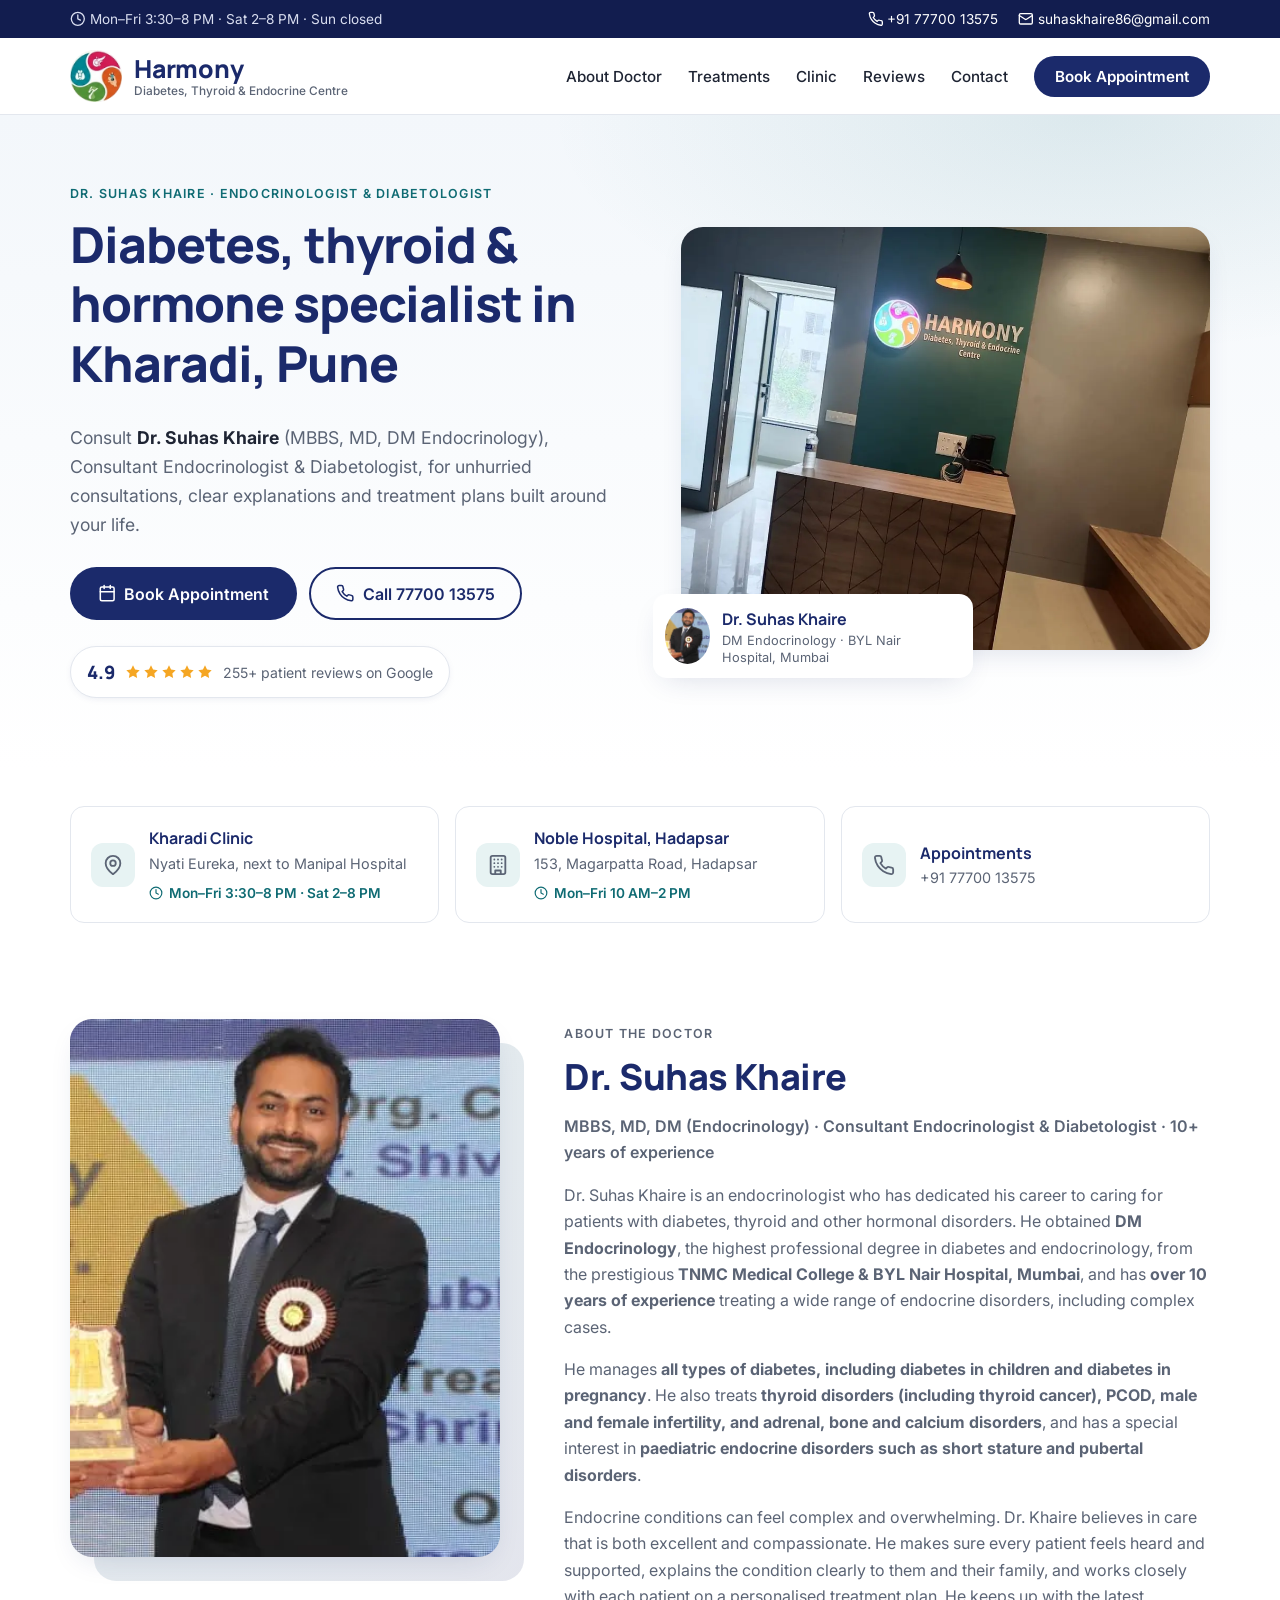
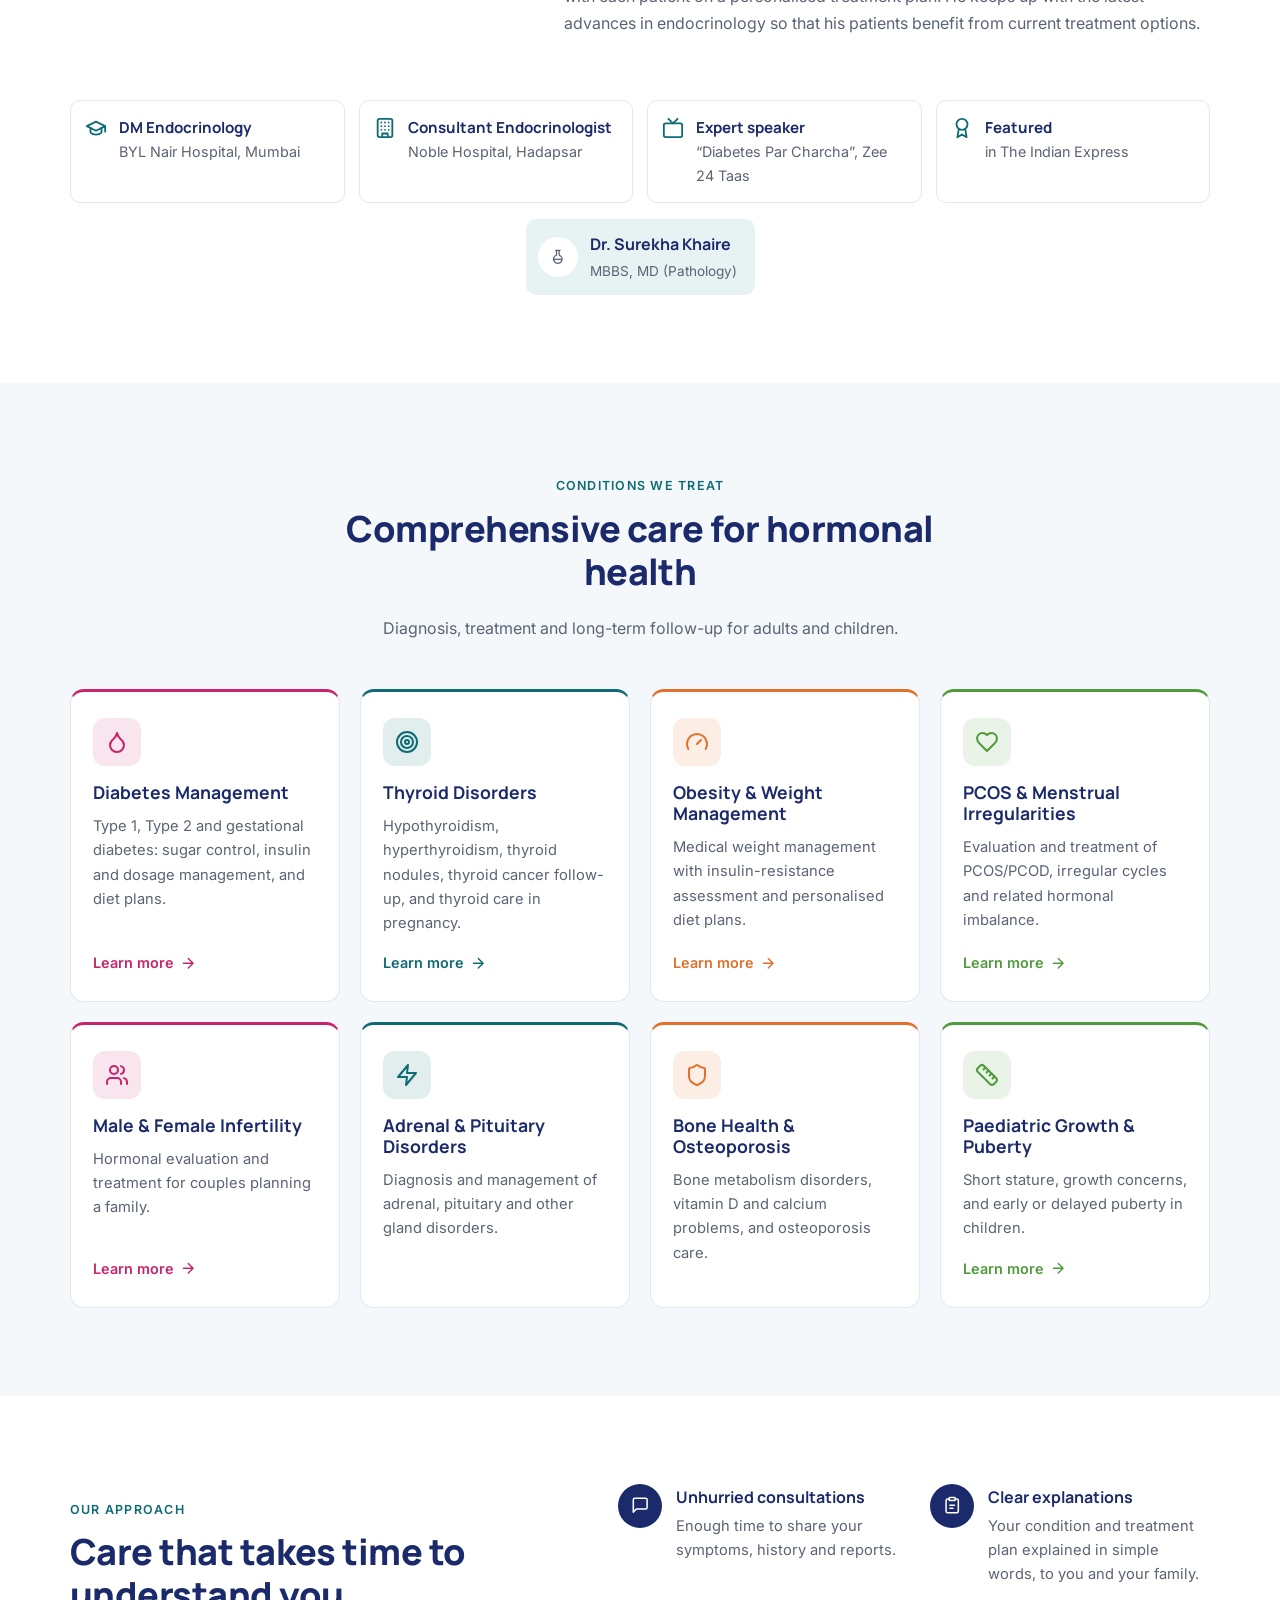
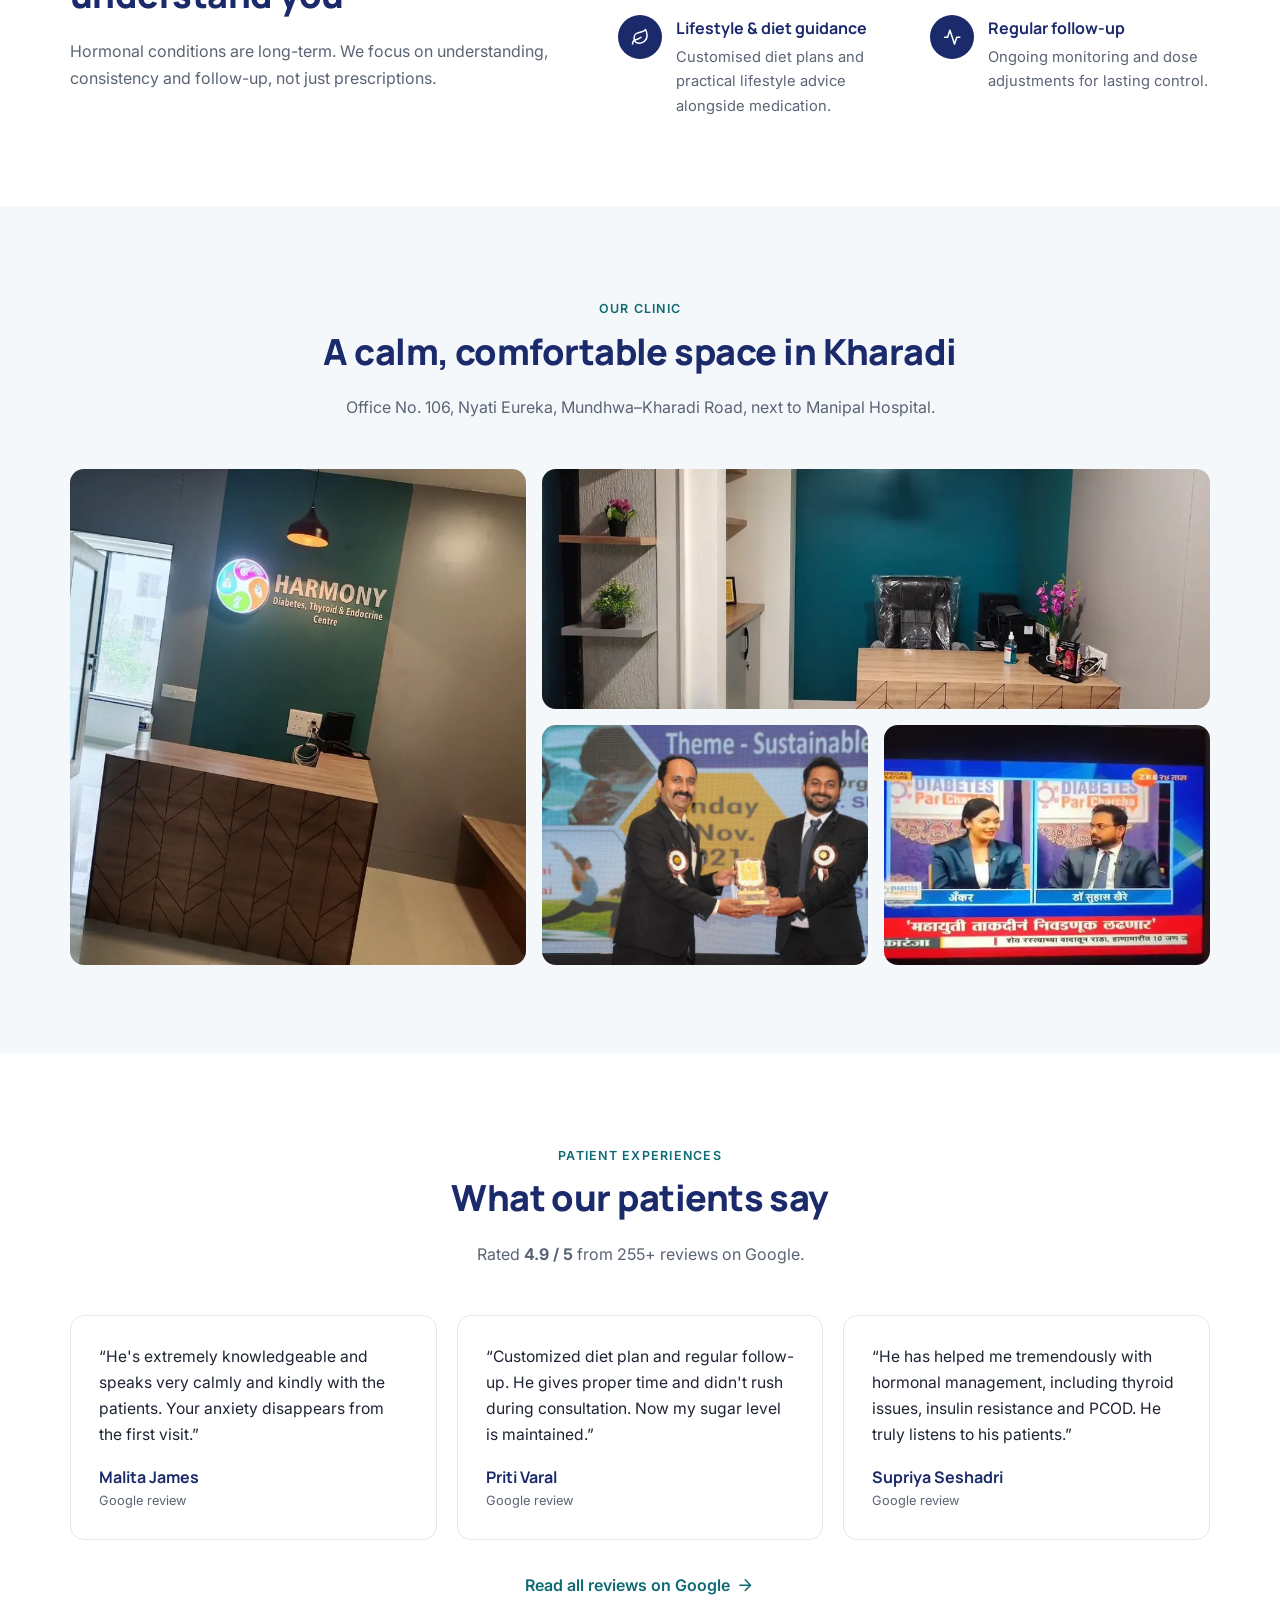
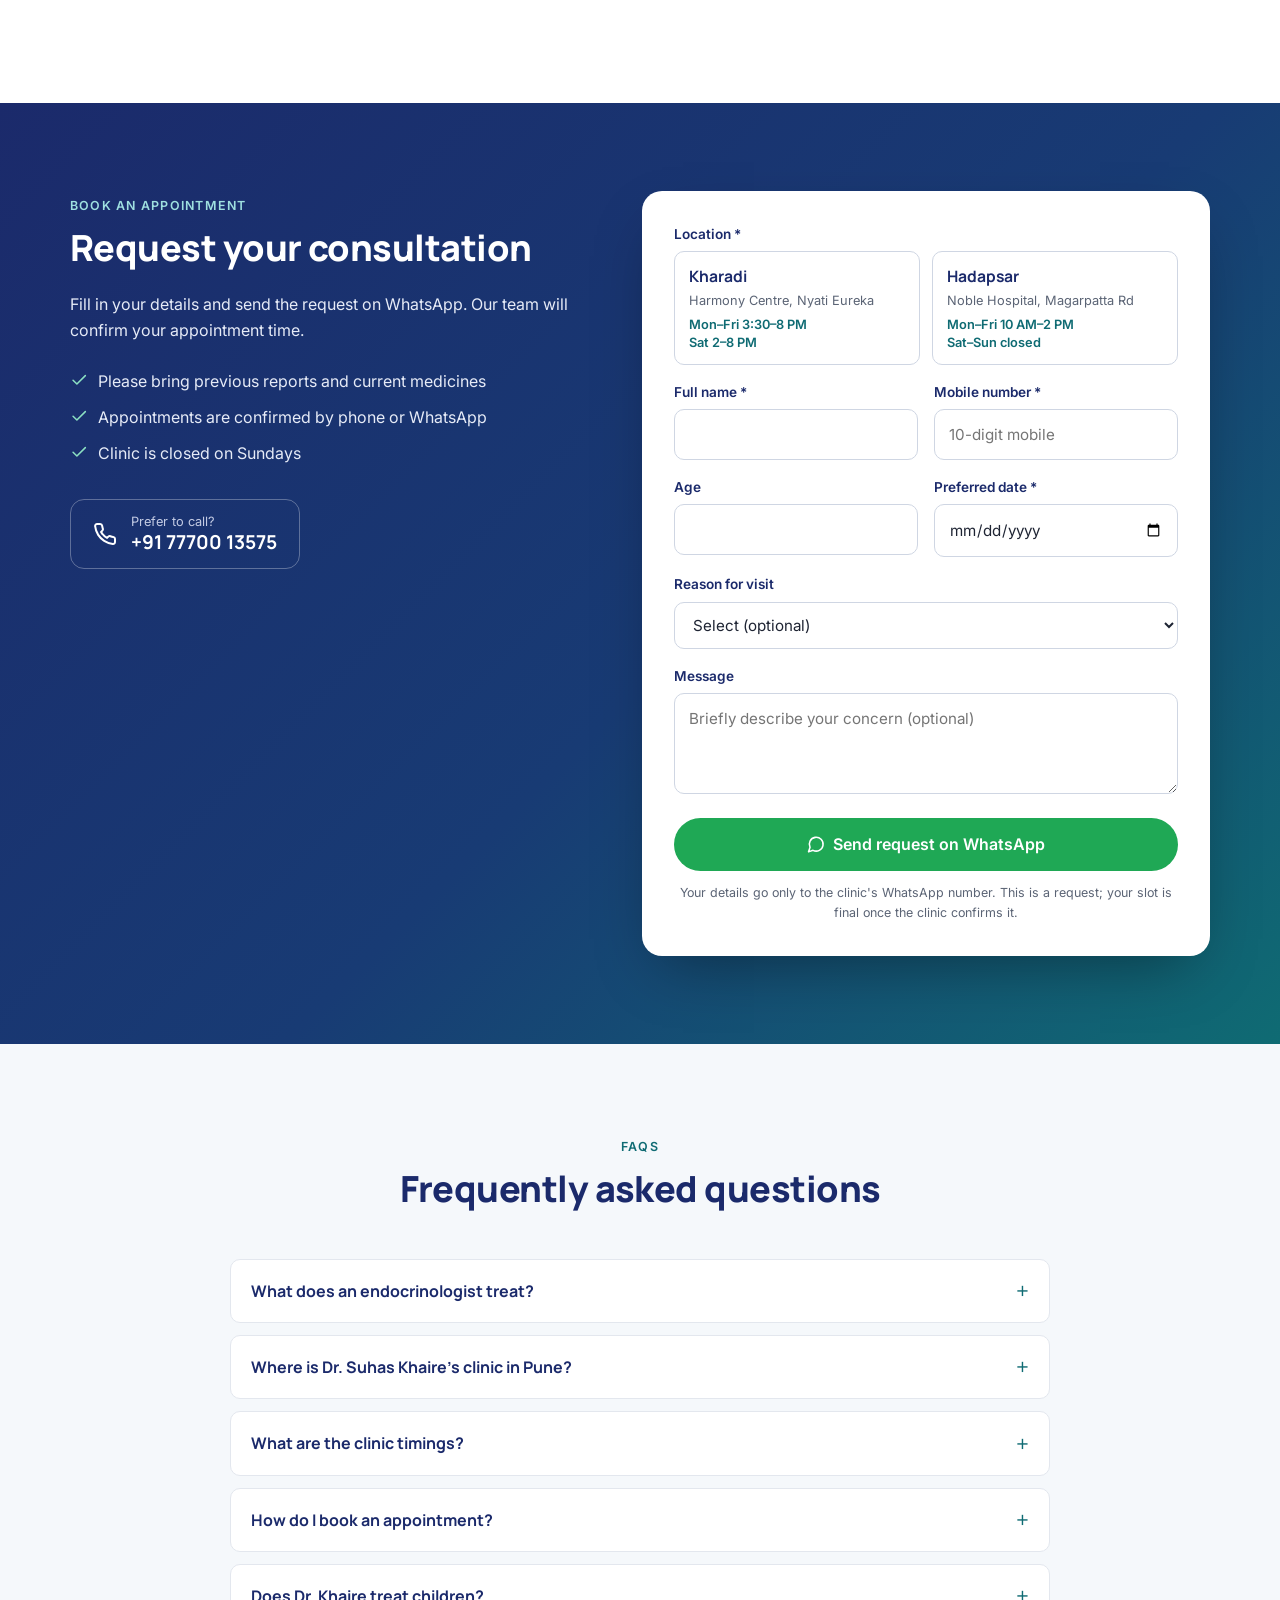
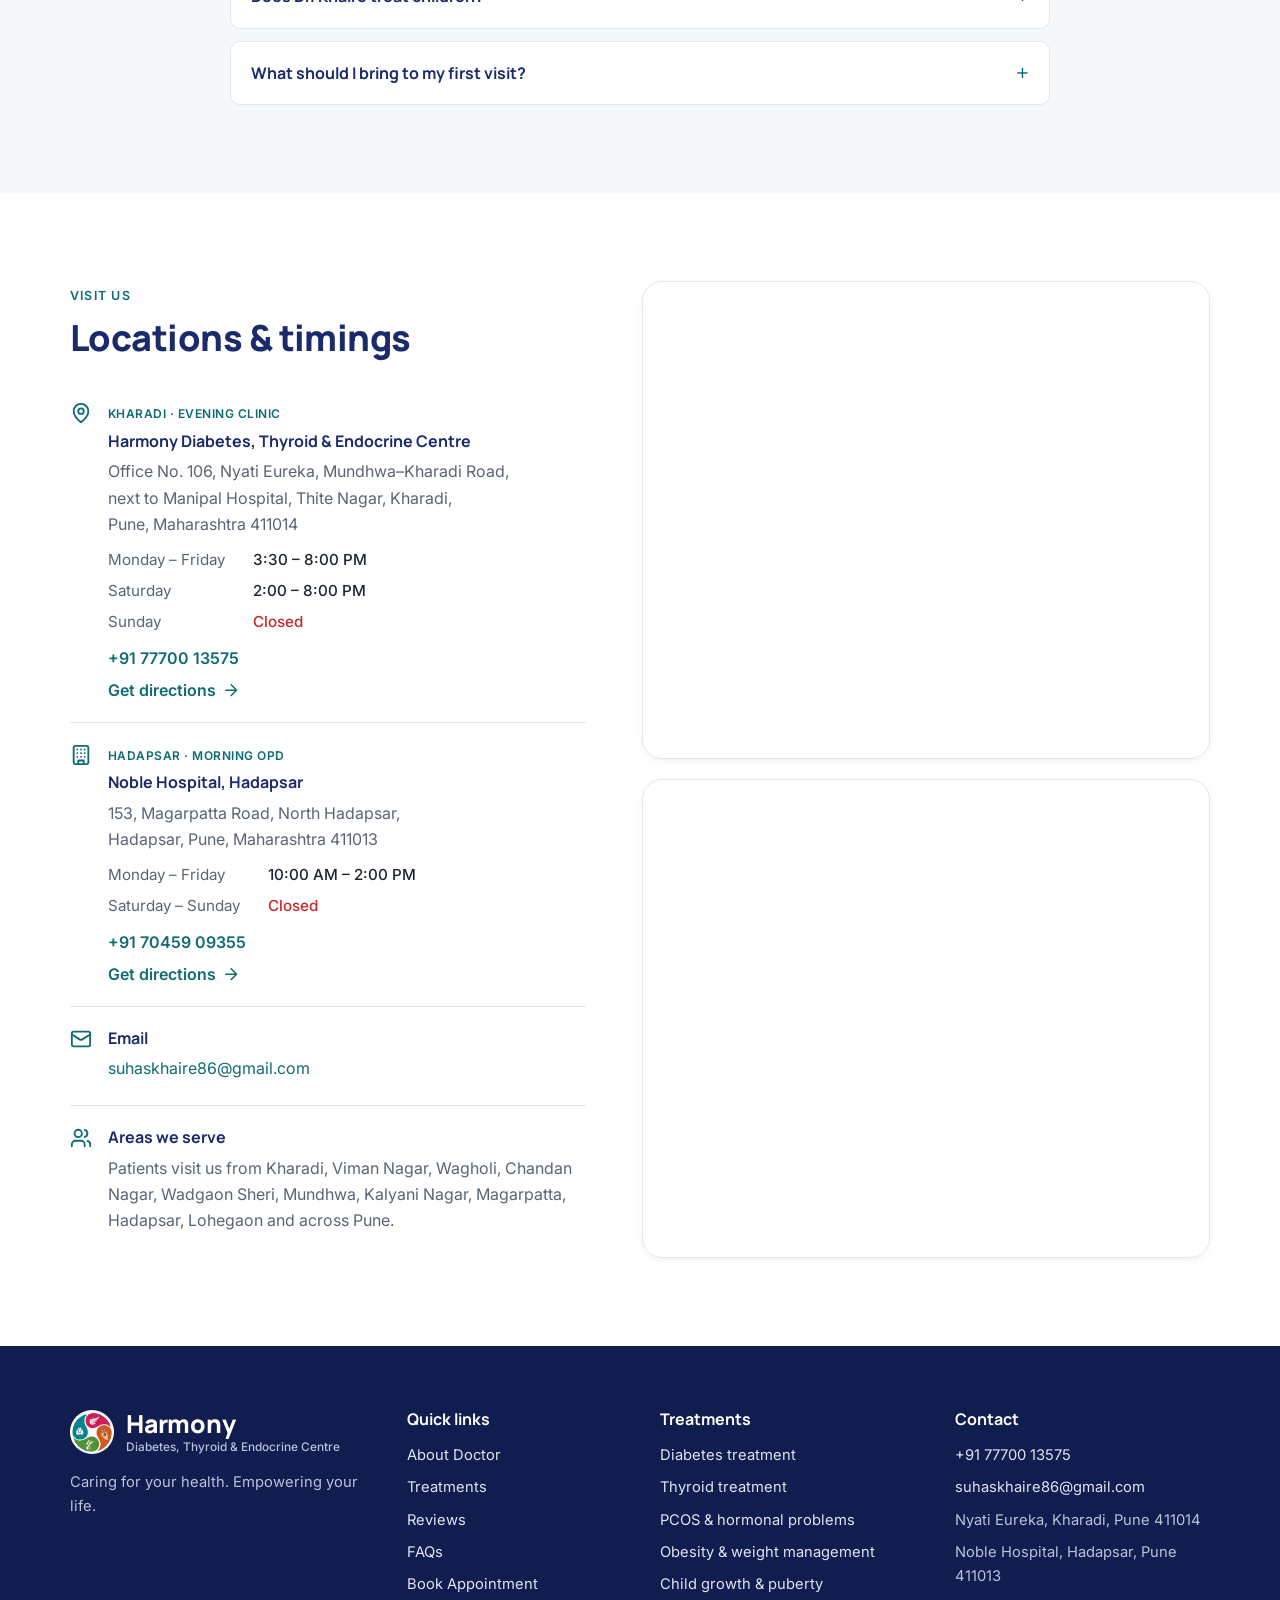
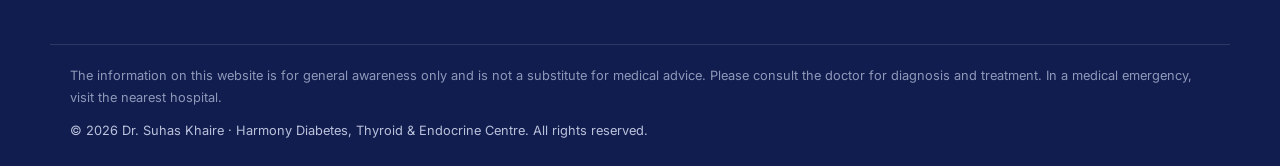
==== commit d17c7a53: "Map location, Address added this changes done" ====
--- a/index.html
+++ b/index.html
@@ -72,8 +72,8 @@
         "hasMap": "https://www.google.com/maps?cid=6778324886606996173",
         "areaServed": ["Kharadi", "Viman Nagar", "Wagholi", "Chandan Nagar", "Wadgaon Sheri", "Mundhwa", "Magarpatta", "Hadapsar", "Kalyani Nagar", "Lohegaon", "Pune"],
         "openingHoursSpecification": [
-          { "@type": "OpeningHoursSpecification", "dayOfWeek": ["Monday","Tuesday","Wednesday","Thursday","Friday"], "opens": "16:00", "closes": "20:00" },
-          { "@type": "OpeningHoursSpecification", "dayOfWeek": "Saturday", "opens": "15:00", "closes": "20:00" }
+          { "@type": "OpeningHoursSpecification", "dayOfWeek": ["Monday","Tuesday","Wednesday","Thursday","Friday"], "opens": "15:30", "closes": "20:00" },
+          { "@type": "OpeningHoursSpecification", "dayOfWeek": "Saturday", "opens": "14:00", "closes": "20:00" }
         ],
         "sameAs": ["https://www.google.com/maps?cid=6778324886606996173"],
         "employee": { "@id": "https://drsuhaskhaire.com/#doctor" }
@@ -95,7 +95,31 @@
           { "@type": "EducationalOccupationalCredential", "credentialCategory": "degree", "name": "DM (Endocrinology)" }
         ],
         "address": { "@type": "PostalAddress", "addressLocality": "Kharadi, Pune", "addressRegion": "Maharashtra", "postalCode": "411014", "addressCountry": "IN" },
-        "worksFor": { "@id": "https://drsuhaskhaire.com/#clinic" }
+        "worksFor": [{ "@id": "https://drsuhaskhaire.com/#clinic" }, { "@id": "https://drsuhaskhaire.com/#hadapsar" }]
+      },
+      {
+        "@type": "MedicalClinic",
+        "@id": "https://drsuhaskhaire.com/#hadapsar",
+        "name": "Dr. Suhas Khaire – Endocrinologist at Noble Hospital, Hadapsar",
+        "url": "https://drsuhaskhaire.com/#contact",
+        "image": "https://drsuhaskhaire.com/assets/images/og-image.jpg",
+        "telephone": "+91-7045909355",
+        "medicalSpecialty": ["Endocrinologic", "Diabetic"],
+        "address": {
+          "@type": "PostalAddress",
+          "streetAddress": "Noble Hospital, 153, Magarpatta Road, North Hadapsar",
+          "addressLocality": "Hadapsar, Pune",
+          "addressRegion": "Maharashtra",
+          "postalCode": "411013",
+          "addressCountry": "IN"
+        },
+        "geo": { "@type": "GeoCoordinates", "latitude": 18.5047911, "longitude": 73.9270623 },
+        "hasMap": "https://maps.app.goo.gl/A8CoVUZ2FsjPx2GL8",
+        "areaServed": ["Hadapsar", "Magarpatta", "Mundhwa", "Kondhwa", "Wanowrie", "Fatima Nagar", "Pune"],
+        "openingHoursSpecification": [
+          { "@type": "OpeningHoursSpecification", "dayOfWeek": ["Monday","Tuesday","Wednesday","Thursday","Friday"], "opens": "10:00", "closes": "14:00" }
+        ],
+        "employee": { "@id": "https://drsuhaskhaire.com/#doctor" }
       },
       {
         "@type": "WebSite",
@@ -126,7 +150,7 @@
       "name": "Where is Dr. Suhas Khaire's clinic in Pune?",
       "acceptedAnswer": {
         "@type": "Answer",
-        "text": "Harmony Diabetes, Thyroid & Endocrine Centre is at Office No. 106, Nyati Eureka, Mundhwa–Kharadi Road, next to Manipal Hospital, Kharadi, Pune 411014. It is easily reachable from Viman Nagar, Wagholi, Chandan Nagar, Wadgaon Sheri, Mundhwa, Magarpatta and Hadapsar."
+        "text": "Harmony Diabetes, Thyroid & Endocrine Centre is at Office No. 106, Nyati Eureka, Mundhwa–Kharadi Road, next to Manipal Hospital, Kharadi, Pune 411014. It is easily reachable from Viman Nagar, Wagholi, Chandan Nagar, Wadgaon Sheri, Mundhwa, Magarpatta and Hadapsar. Dr. Khaire also consults at Noble Hospital, 153 Magarpatta Road, Hadapsar, Pune 411013."
       }
     },
     {
@@ -134,7 +158,7 @@
       "name": "What are the clinic timings?",
       "acceptedAnswer": {
         "@type": "Answer",
-        "text": "Monday to Friday 4:00–8:00 PM and Saturday 3:00–8:00 PM. The clinic is closed on Sundays."
+        "text": "Kharadi clinic: Monday to Friday 3:30–8:00 PM and Saturday 2:00–8:00 PM, closed on Sundays. Noble Hospital, Hadapsar: Monday to Friday 10:00 AM–2:00 PM."
       }
     },
     {
@@ -206,7 +230,7 @@
   <!-- Top bar -->
   <div class="topbar">
     <div class="container topbar__inner">
-      <span><svg class="ico"><use href="#i-clock"/></svg> Mon–Fri 4–8 PM · Sat 3–8 PM · Sun closed</span>
+      <span><svg class="ico"><use href="#i-clock"/></svg> Mon–Fri 3:30–8 PM · Sat 2–8 PM · Sun closed</span>
       <span class="topbar__right">
         <a href="tel:+917770013575"><svg class="ico"><use href="#i-phone"/></svg> +91 77700 13575</a>
         <a href="mailto:suhaskhaire86@gmail.com" class="hide-sm"><svg class="ico"><use href="#i-mail"/></svg> suhaskhaire86@gmail.com</a>
@@ -280,14 +304,22 @@
     <!-- Quick info -->
     <section class="quick" aria-label="Clinic information">
       <div class="container quick__grid">
-        <div class="quick__item">
-          <span class="quick__icon"><svg class="ico"><use href="#i-clock"/></svg></span>
-          <div><strong>Clinic Timings</strong><span>Mon–Fri 4–8 PM · Sat 3–8 PM</span></div>
-        </div>
-        <div class="quick__item">
+        <a class="quick__item" href="#contact">
           <span class="quick__icon"><svg class="ico"><use href="#i-pin"/></svg></span>
-          <div><strong>Nyati Eureka, Kharadi</strong><span>Next to Manipal Hospital</span></div>
-        </div>
+          <div>
+            <strong>Kharadi Clinic</strong>
+            <span>Nyati Eureka, next to Manipal Hospital</span>
+            <span class="quick__time"><svg class="ico"><use href="#i-clock"/></svg> Mon–Fri 3:30–8 PM · Sat 2–8 PM</span>
+          </div>
+        </a>
+        <a class="quick__item" href="#contact">
+          <span class="quick__icon"><svg class="ico"><use href="#i-building"/></svg></span>
+          <div>
+            <strong>Noble Hospital, Hadapsar</strong>
+            <span>153, Magarpatta Road, Hadapsar</span>
+            <span class="quick__time"><svg class="ico"><use href="#i-clock"/></svg> Mon–Fri 10 AM–2 PM</span>
+          </div>
+        </a>
         <a class="quick__item" href="tel:+917770013575">
           <span class="quick__icon"><svg class="ico"><use href="#i-phone"/></svg></span>
           <div><strong>Appointments</strong><span>+91 77700 13575</span></div>
@@ -304,30 +336,41 @@
         <div class="about__copy">
           <p class="eyebrow">About the Doctor</p>
           <h2>Dr. Suhas Khaire</h2>
-          <p class="about__creds">MBBS, MD, DM (Endocrinology) · Consultant Endocrinologist &amp; Diabetologist</p>
+          <p class="about__creds">MBBS, MD, DM (Endocrinology) · Consultant Endocrinologist &amp; Diabetologist · 10+ years of experience</p>
           <p>
-            Dr. Suhas Khaire holds a DM in Endocrinology, the highest qualification in the field of diabetes, thyroid
-            and hormonal disorders, from the prestigious BYL Nair Hospital &amp; Topiwala National Medical College, Mumbai.
+            Dr. Suhas Khaire is an endocrinologist who has dedicated his career to caring for patients with diabetes,
+            thyroid and other hormonal disorders. He obtained <strong>DM Endocrinology</strong>, the highest professional
+            degree in diabetes and endocrinology, from the prestigious <strong>TNMC Medical College &amp; BYL Nair Hospital, Mumbai</strong>,
+            and has <strong>over 10 years of experience</strong> treating a wide range of endocrine disorders, including complex cases.
           </p>
           <p>
-            At Harmony, he treats the full range of endocrine conditions in adults and children, from diabetes and
-            thyroid disease to PCOS, infertility, growth and bone disorders. Patients value that he takes time to listen,
-            explains the condition clearly to them and their family, and builds a practical plan for medication, diet and follow-up.
+            He manages <strong>all types of diabetes, including diabetes in children and diabetes in pregnancy</strong>. He also
+            treats <strong>thyroid disorders (including thyroid cancer), PCOD, male and female infertility, and adrenal, bone and
+            calcium disorders</strong>, and has a special interest in <strong>paediatric endocrine disorders such as short stature and
+            pubertal disorders</strong>.
           </p>
-
-          <ul class="facts">
-            <li><svg class="ico"><use href="#i-cap"/></svg><span><strong>DM Endocrinology</strong> BYL Nair Hospital, Mumbai</span></li>
-            <li><svg class="ico"><use href="#i-building"/></svg><span><strong>Consultant Endocrinologist</strong> Noble Hospital, Hadapsar</span></li>
-            <li><svg class="ico"><use href="#i-tv"/></svg><span><strong>Expert speaker</strong> “Diabetes Par Charcha”, Zee 24 Taas</span></li>
-            <li><svg class="ico"><use href="#i-award"/></svg><span><strong>Featured</strong> in The Indian Express</span></li>
-          </ul>
-
-          <div class="team-card">
-            <span class="team-card__icon"><svg class="ico"><use href="#i-flask"/></svg></span>
-            <div>
-              <strong>Dr. Surekha Khaire</strong>
-              <span>MBBS, MD (Pathology)</span>
-            </div>
+          <p>
+            Endocrine conditions can feel complex and overwhelming. Dr. Khaire believes in care that is both excellent and
+            compassionate. He makes sure every patient feels heard and supported, explains the condition clearly to them and
+            their family, and works closely with each patient on a personalised treatment plan. He keeps up with the latest
+            advances in endocrinology so that his patients benefit from current treatment options.
+          </p>
+        </div>
+      </div>
+
+      <div class="container">
+        <ul class="facts facts--row">
+          <li><svg class="ico"><use href="#i-cap"/></svg><span><strong>DM Endocrinology</strong> BYL Nair Hospital, Mumbai</span></li>
+          <li><svg class="ico"><use href="#i-building"/></svg><span><strong>Consultant Endocrinologist</strong> Noble Hospital, Hadapsar</span></li>
+          <li><svg class="ico"><use href="#i-tv"/></svg><span><strong>Expert speaker</strong> “Diabetes Par Charcha”, Zee 24 Taas</span></li>
+          <li><svg class="ico"><use href="#i-award"/></svg><span><strong>Featured</strong> in The Indian Express</span></li>
+        </ul>
+
+        <div class="team-card team-card--below">
+          <span class="team-card__icon"><svg class="ico"><use href="#i-flask"/></svg></span>
+          <div>
+            <strong>Dr. Surekha Khaire</strong>
+            <span>MBBS, MD (Pathology)</span>
           </div>
         </div>
       </div>
@@ -352,7 +395,7 @@
           <article class="service" style="--accent:var(--c-teal)">
             <span class="service__icon"><svg class="ico"><use href="#i-target"/></svg></span>
             <h3>Thyroid Disorders</h3>
-            <p>Hypothyroidism, hyperthyroidism, thyroid nodules, and thyroid care in pregnancy.</p>
+            <p>Hypothyroidism, hyperthyroidism, thyroid nodules, thyroid cancer follow-up, and thyroid care in pregnancy.</p>
             <a class="service__link" href="thyroid-specialist-kharadi-pune.html">Learn more <svg class="ico"><use href="#i-arrow"/></svg></a>
           </article>
           <article class="service" style="--accent:var(--c-orange)">
@@ -421,19 +464,15 @@
         <div class="gallery">
           <figure class="gallery__item gallery__item--wide">
             <img src="assets/images/clinic-reception.webp" alt="Clinic reception" loading="lazy" width="1050" height="864">
-            <figcaption>Reception</figcaption>
           </figure>
           <figure class="gallery__item">
             <img src="assets/images/clinic-consultation.webp" alt="Consultation room" loading="lazy" width="1200" height="901">
-            <figcaption>Consultation room</figcaption>
           </figure>
           <figure class="gallery__item">
             <img src="assets/images/award.webp" alt="Dr. Suhas Khaire receiving an award" loading="lazy" width="1072" height="603">
-            <figcaption>Recognition</figcaption>
           </figure>
           <figure class="gallery__item">
             <img src="assets/images/tv-feature.webp" alt="Dr. Suhas Khaire on Zee 24 Taas Diabetes Par Charcha" loading="lazy" width="640" height="360">
-            <figcaption>Zee 24 Taas – Diabetes Par Charcha</figcaption>
           </figure>
         </div>
       </div>
@@ -486,6 +525,25 @@
         </div>
 
         <form class="form" id="appointmentForm" novalidate>
+          <fieldset class="field loc-options">
+            <legend>Location *</legend>
+            <label class="loc-option">
+              <input type="radio" name="location" value="Kharadi" required>
+              <span class="loc-option__body">
+                <strong>Kharadi</strong>
+                <small>Harmony Centre, Nyati Eureka</small>
+                <small class="loc-option__time">Mon–Fri 3:30–8 PM<br>Sat 2–8 PM</small>
+              </span>
+            </label>
+            <label class="loc-option">
+              <input type="radio" name="location" value="Hadapsar">
+              <span class="loc-option__body">
+                <strong>Hadapsar</strong>
+                <small>Noble Hospital, Magarpatta Rd</small>
+                <small class="loc-option__time">Mon–Fri 10 AM–2 PM<br>Sat–Sun closed</small>
+              </span>
+            </label>
+          </fieldset>
           <div class="form__row">
             <label class="field">
               <span>Full name *</span>
@@ -547,11 +605,11 @@
           </details>
           <details class="faq__item">
             <summary>Where is Dr. Suhas Khaire's clinic in Pune?</summary>
-            <p>Harmony Diabetes, Thyroid &amp; Endocrine Centre is at Office No. 106, Nyati Eureka, Mundhwa–Kharadi Road, next to Manipal Hospital, Kharadi, Pune 411014. It is easily reachable from Viman Nagar, Wagholi, Chandan Nagar, Wadgaon Sheri, Mundhwa, Magarpatta and Hadapsar.</p>
+            <p>Harmony Diabetes, Thyroid &amp; Endocrine Centre is at Office No. 106, Nyati Eureka, Mundhwa–Kharadi Road, next to Manipal Hospital, Kharadi, Pune 411014. It is easily reachable from Viman Nagar, Wagholi, Chandan Nagar, Wadgaon Sheri, Mundhwa, Magarpatta and Hadapsar. Dr. Khaire also consults at Noble Hospital, 153 Magarpatta Road, Hadapsar, Pune 411013.</p>
           </details>
           <details class="faq__item">
             <summary>What are the clinic timings?</summary>
-            <p>Monday to Friday 4:00–8:00 PM and Saturday 3:00–8:00 PM. The clinic is closed on Sundays.</p>
+            <p>Kharadi clinic: Monday to Friday 3:30–8:00 PM and Saturday 2:00–8:00 PM, closed on Sundays. Noble Hospital, Hadapsar: Monday to Friday 10:00 AM–2:00 PM.</p>
           </details>
           <details class="faq__item">
             <summary>How do I book an appointment?</summary>
@@ -574,34 +632,44 @@
       <div class="container contact__grid">
         <div class="contact__info">
           <p class="eyebrow">Visit Us</p>
-          <h2>Location &amp; timings</h2>
+          <h2>Locations &amp; timings</h2>
 
           <div class="contact__block">
             <svg class="ico"><use href="#i-pin"/></svg>
             <div>
+              <span class="contact__tag">Kharadi · Evening clinic</span>
               <strong>Harmony Diabetes, Thyroid &amp; Endocrine Centre</strong>
               <p>Office No. 106, Nyati Eureka, Mundhwa–Kharadi Road,<br>next to Manipal Hospital, Thite Nagar, Kharadi,<br>Pune, Maharashtra 411014</p>
+              <table class="hours">
+                <tr><td>Monday – Friday</td><td>3:30 – 8:00 PM</td></tr>
+                <tr><td>Saturday</td><td>2:00 – 8:00 PM</td></tr>
+                <tr><td>Sunday</td><td class="closed">Closed</td></tr>
+              </table>
+              <p class="contact__phone"><a href="tel:+917770013575">+91 77700 13575</a></p>
               <a class="link-arrow" href="https://maps.app.goo.gl/jfz9KjcBmbzbGCTp9" target="_blank" rel="noopener">Get directions <svg class="ico"><use href="#i-arrow"/></svg></a>
             </div>
           </div>
 
           <div class="contact__block">
-            <svg class="ico"><use href="#i-clock"/></svg>
+            <svg class="ico"><use href="#i-building"/></svg>
             <div>
-              <strong>Clinic hours</strong>
+              <span class="contact__tag">Hadapsar · Morning OPD</span>
+              <strong>Noble Hospital, Hadapsar</strong>
+              <p>153, Magarpatta Road, North Hadapsar,<br>Hadapsar, Pune, Maharashtra 411013</p>
               <table class="hours">
-                <tr><td>Monday – Friday</td><td>4:00 – 8:00 PM</td></tr>
-                <tr><td>Saturday</td><td>3:00 – 8:00 PM</td></tr>
-                <tr><td>Sunday</td><td class="closed">Closed</td></tr>
+                <tr><td>Monday – Friday</td><td>10:00 AM – 2:00 PM</td></tr>
+                <tr><td>Saturday – Sunday</td><td class="closed">Closed</td></tr>
               </table>
+              <p class="contact__phone"><a href="tel:+917045909355">+91 70459 09355</a></p>
+              <a class="link-arrow" href="https://maps.app.goo.gl/A8CoVUZ2FsjPx2GL8" target="_blank" rel="noopener">Get directions <svg class="ico"><use href="#i-arrow"/></svg></a>
             </div>
           </div>
 
           <div class="contact__block">
-            <svg class="ico"><use href="#i-phone"/></svg>
+            <svg class="ico"><use href="#i-mail"/></svg>
             <div>
-              <strong>Phone &amp; email</strong>
-              <p><a href="tel:+917770013575">+91 77700 13575</a><br><a href="mailto:suhaskhaire86@gmail.com">suhaskhaire86@gmail.com</a></p>
+              <strong>Email</strong>
+              <p><a href="mailto:suhaskhaire86@gmail.com">suhaskhaire86@gmail.com</a></p>
             </div>
           </div>
 
@@ -612,21 +680,23 @@
               <p>Patients visit us from Kharadi, Viman Nagar, Wagholi, Chandan Nagar, Wadgaon Sheri, Mundhwa, Kalyani Nagar, Magarpatta, Hadapsar, Lohegaon and across Pune.</p>
             </div>
           </div>
-
-          <div class="contact__block">
-            <svg class="ico"><use href="#i-building"/></svg>
-            <div>
-              <strong>Also consults at</strong>
-              <p>Noble Hospital, 153 Magarpatta Road, Hadapsar, Pune 411013<br><span class="muted">Please call for timings.</span></p>
-            </div>
-          </div>
-        </div>
-
-        <div class="map">
-          <iframe
-            title="Map: Harmony Diabetes, Thyroid &amp; Endocrine Centre, Kharadi"
-            src="https://www.google.com/maps?q=18.5415829,73.9357386&amp;z=17&amp;output=embed"
-            loading="lazy" referrerpolicy="no-referrer-when-downgrade" allowfullscreen></iframe>
+        </div>
+
+        <div class="maps">
+          <figure class="map">
+            <iframe
+              title="Map: Harmony Diabetes, Thyroid &amp; Endocrine Centre, Kharadi"
+              src="https://maps.google.com/maps?cid=6778324886606996173&amp;hl=en&amp;z=17&amp;output=embed"
+              loading="lazy" referrerpolicy="no-referrer-when-downgrade" tabindex="-1"></iframe>
+            <a class="map__link" href="https://maps.app.goo.gl/jfz9KjcBmbzbGCTp9" target="_blank" rel="noopener" aria-label="Open this location in Google Maps"></a>
+          </figure>
+          <figure class="map">
+            <iframe
+              title="Map: Noble Hospital, Hadapsar"
+              src="https://maps.google.com/maps?cid=11318654040153656845&amp;hl=en&amp;z=17&amp;output=embed"
+              loading="lazy" referrerpolicy="no-referrer-when-downgrade" tabindex="-1"></iframe>
+            <a class="map__link" href="https://maps.app.goo.gl/A8CoVUZ2FsjPx2GL8" target="_blank" rel="noopener" aria-label="Open this location in Google Maps"></a>
+          </figure>
         </div>
       </div>
     </section>
@@ -672,6 +742,7 @@
           <li><a href="tel:+917770013575">+91 77700 13575</a></li>
           <li><a href="mailto:suhaskhaire86@gmail.com">suhaskhaire86@gmail.com</a></li>
           <li>Nyati Eureka, Kharadi, Pune 411014</li>
+          <li>Noble Hospital, Hadapsar, Pune 411013</li>
         </ul>
       </div>
     </div>
--- a/assets/css/style.css
+++ b/assets/css/style.css
@@ -153,6 +153,9 @@
 .quick__item span { font-size: .9rem; color: var(--c-muted); }
 .quick__icon { display: grid; place-items: center; width: 44px; height: 44px; border-radius: 12px; background: var(--c-teal-light); color: var(--c-teal); flex: none; }
 .quick__icon .ico { width: 22px; height: 22px; }
+.quick__item div > span { display: block; }
+.quick__item .quick__time { display: flex; align-items: center; gap: 6px; margin-top: 6px; font-size: .85rem; font-weight: 600; color: var(--c-teal); }
+.quick__time .ico { width: 14px; height: 14px; flex: none; }
 
 /* Sections */
 .section { padding: 88px 0; }
@@ -161,7 +164,7 @@
 .section__head p:last-child { color: var(--c-muted); margin-bottom: 0; }
 
 /* About */
-.about__grid { display: grid; grid-template-columns: .8fr 1.2fr; gap: 64px; align-items: center; }
+.about__grid { display: grid; grid-template-columns: .8fr 1.2fr; gap: 64px; align-items: start; }
 .about__photo { margin: 0; position: relative; }
 .about__photo::before {
   content: ""; position: absolute; inset: 24px -24px -24px 24px;
@@ -175,8 +178,10 @@
 .facts li { display: flex; gap: 12px; align-items: flex-start; padding: 14px; border: 1px solid var(--c-line); border-radius: var(--radius-sm); font-size: .9rem; color: var(--c-muted); }
 .facts .ico { color: var(--c-teal); width: 22px; height: 22px; margin-top: 2px; }
 .facts strong { display: block; color: var(--c-navy); font-family: var(--font-head); font-size: .95rem; }
+.facts--row { grid-template-columns: repeat(4, 1fr); margin: 48px 0 0; }
 
 .team-card { display: inline-flex; align-items: center; gap: 12px; padding: 12px 18px 12px 12px; background: var(--c-teal-light); border-radius: var(--radius-sm); }
+.team-card--below { display: flex; width: fit-content; margin: 16px auto 0; }
 .team-card__icon { display: grid; place-items: center; width: 40px; height: 40px; border-radius: 50%; background: #fff; color: var(--c-teal); }
 .team-card strong { display: block; color: var(--c-navy); font-family: var(--font-head); }
 .team-card span { font-size: .85rem; color: var(--c-muted); }
@@ -249,6 +254,18 @@
 }
 .field input:focus, .field select:focus, .field textarea:focus { outline: none; border-color: var(--c-teal); box-shadow: 0 0 0 3px rgba(15,107,115,.15); }
 .field .invalid { border-color: #c62828; }
+.loc-options { border: 0; padding: 0; margin: 0 0 16px; min-width: 0; display: grid; grid-template-columns: 1fr 1fr; gap: 12px; }
+.loc-options legend { grid-column: 1 / -1; font-size: .85rem; font-weight: 600; color: var(--c-navy); margin-bottom: 6px; padding: 0; }
+.loc-option { position: relative; cursor: pointer; }
+.field .loc-option input { position: absolute; opacity: 0; width: 1px; height: 1px; padding: 0; border: 0; }
+.loc-option__body { display: flex; flex-direction: column; gap: 2px; height: 100%; padding: 12px 14px; border: 1.5px solid #cfd6e3; border-radius: var(--radius-sm); background: #fff; transition: border-color .15s, background .15s; }
+.loc-option__body strong { font-family: var(--font-head); color: var(--c-navy); font-size: .98rem; }
+.loc-option__body small { color: var(--c-muted); font-size: .8rem; line-height: 1.4; }
+.loc-option__body .loc-option__time { margin-top: 4px; color: var(--c-teal); font-weight: 600; }
+.loc-option:hover .loc-option__body { border-color: var(--c-teal); }
+.loc-option input:checked + .loc-option__body { border-color: var(--c-teal); background: var(--c-teal-light); box-shadow: 0 0 0 3px rgba(15,107,115,.15); }
+.loc-option input:focus-visible + .loc-option__body { outline: 2px solid var(--c-teal); outline-offset: 2px; }
+.loc-option input.invalid + .loc-option__body { border-color: #c62828; }
 .form__error { color: #c62828; font-size: .9rem; margin: 0 0 12px; }
 .form__note { font-size: .78rem; color: var(--c-muted); margin: 12px 0 0; text-align: center; }
 
@@ -264,8 +281,15 @@
 .hours td:first-child { padding-right: 28px; }
 .hours td:last-child { color: var(--c-text); font-weight: 500; }
 .hours .closed { color: #c62828 !important; }
-.map { min-height: 420px; border-radius: 20px; overflow: hidden; border: 1px solid var(--c-line); box-shadow: var(--shadow-sm); }
-.map iframe { width: 100%; height: 100%; min-height: 420px; border: 0; display: block; }
+.contact__tag { display: inline-block; font-size: .75rem; font-weight: 600; letter-spacing: .04em; text-transform: uppercase; color: var(--c-teal); margin-bottom: 4px; }
+.contact__block .hours { margin: 4px 0 8px; }
+.contact__phone { font-weight: 600; }
+.maps { display: grid; grid-template-rows: 1fr 1fr; gap: 20px; }
+.map { position: relative; margin: 0; min-height: 300px; border-radius: 20px; overflow: hidden; border: 1px solid var(--c-line); box-shadow: var(--shadow-sm); }
+/* Oversized, centred embed: the pin stays in the middle and Google's place card (top-left) falls outside the frame */
+.map iframe { position: absolute; left: 50%; top: 50%; width: 1800px; height: 1400px; transform: translate(-50%, -50%); border: 0; display: block; pointer-events: none; }
+.map__link { position: absolute; inset: 0; z-index: 1; cursor: pointer; }
+.map__link:focus-visible { outline: 3px solid var(--c-teal); outline-offset: -3px; border-radius: 20px; }
 
 /* Footer */
 .footer { background: var(--c-navy-dark); color: #b9c1db; padding: 64px 0 24px; font-size: .92rem; }
@@ -377,6 +401,7 @@
   .footer__grid { grid-template-columns: 1fr 1fr; }
   .footer__grid > :first-child { grid-column: span 2; }
   .article-grid { grid-template-columns: 1fr; gap: 40px; }
+  .facts--row { grid-template-columns: repeat(2, 1fr); margin-top: 32px; }
   .sidebar { position: static; }
 }
 
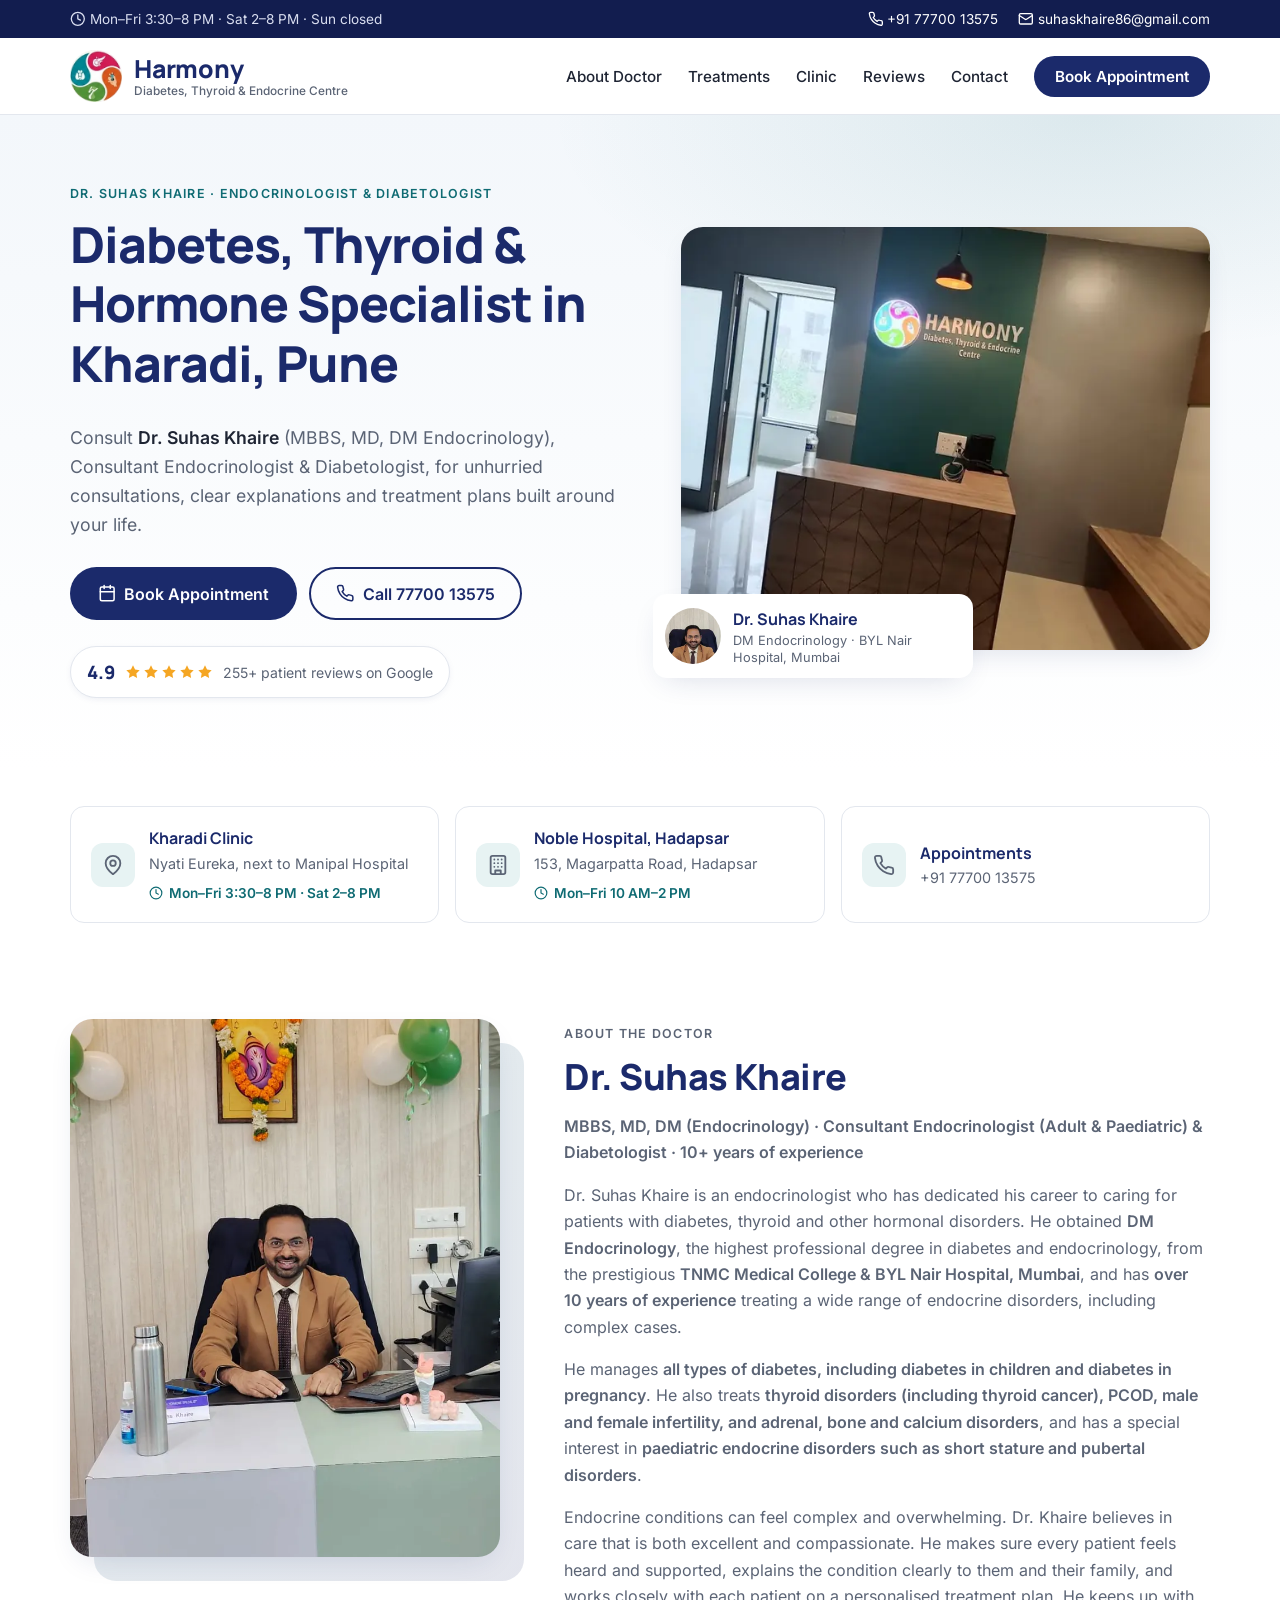
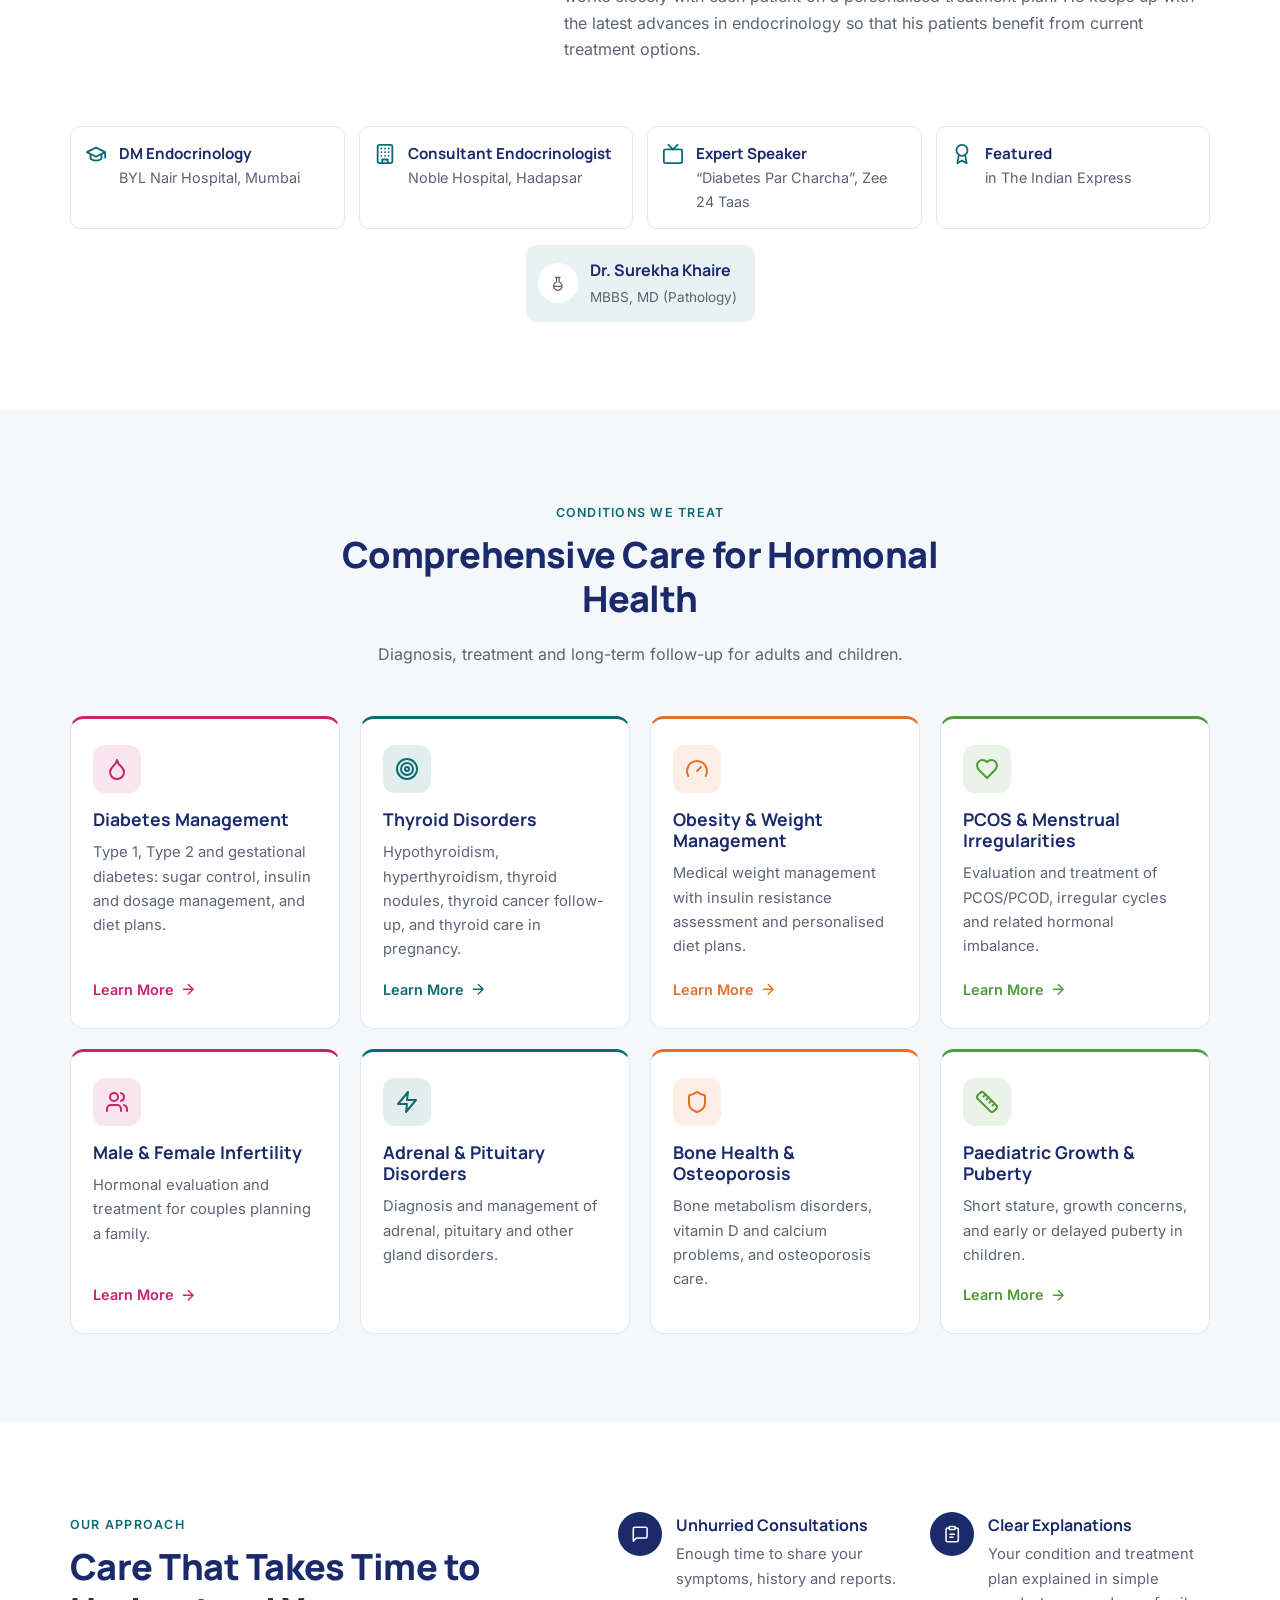
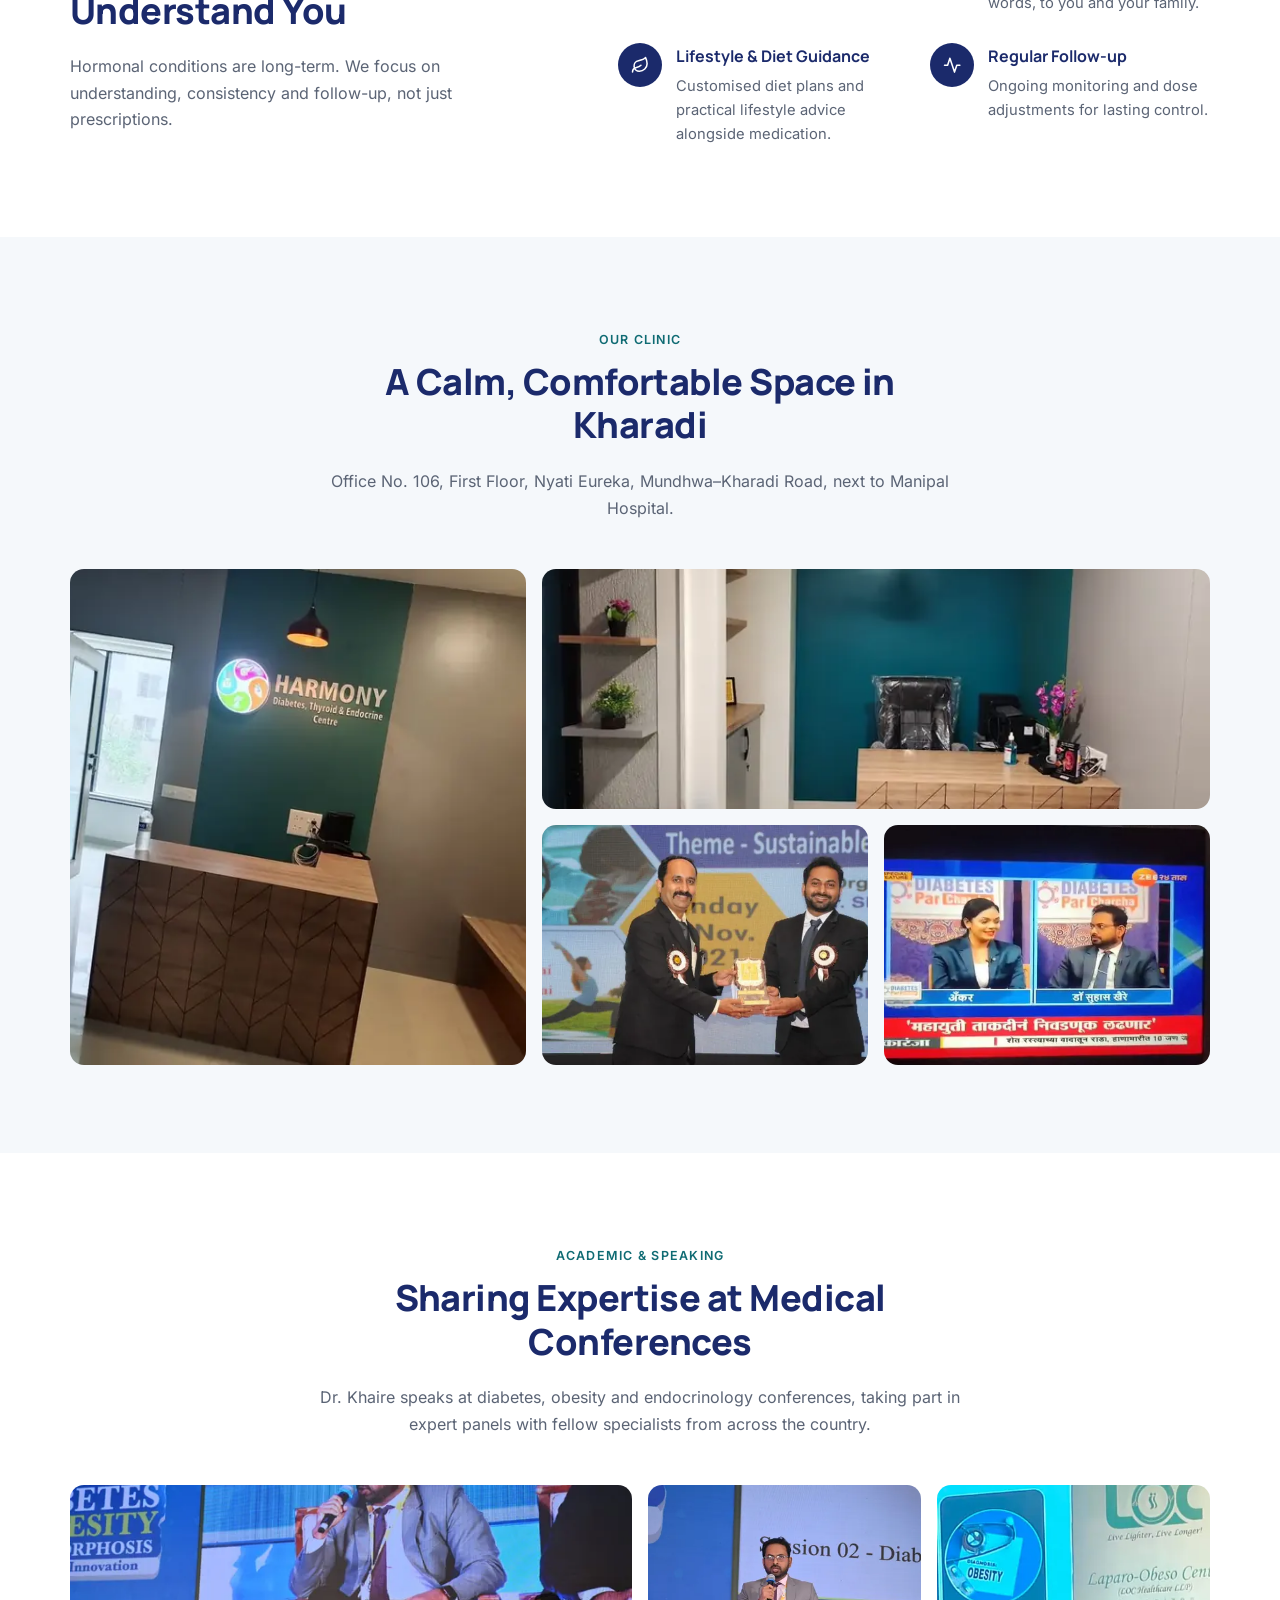
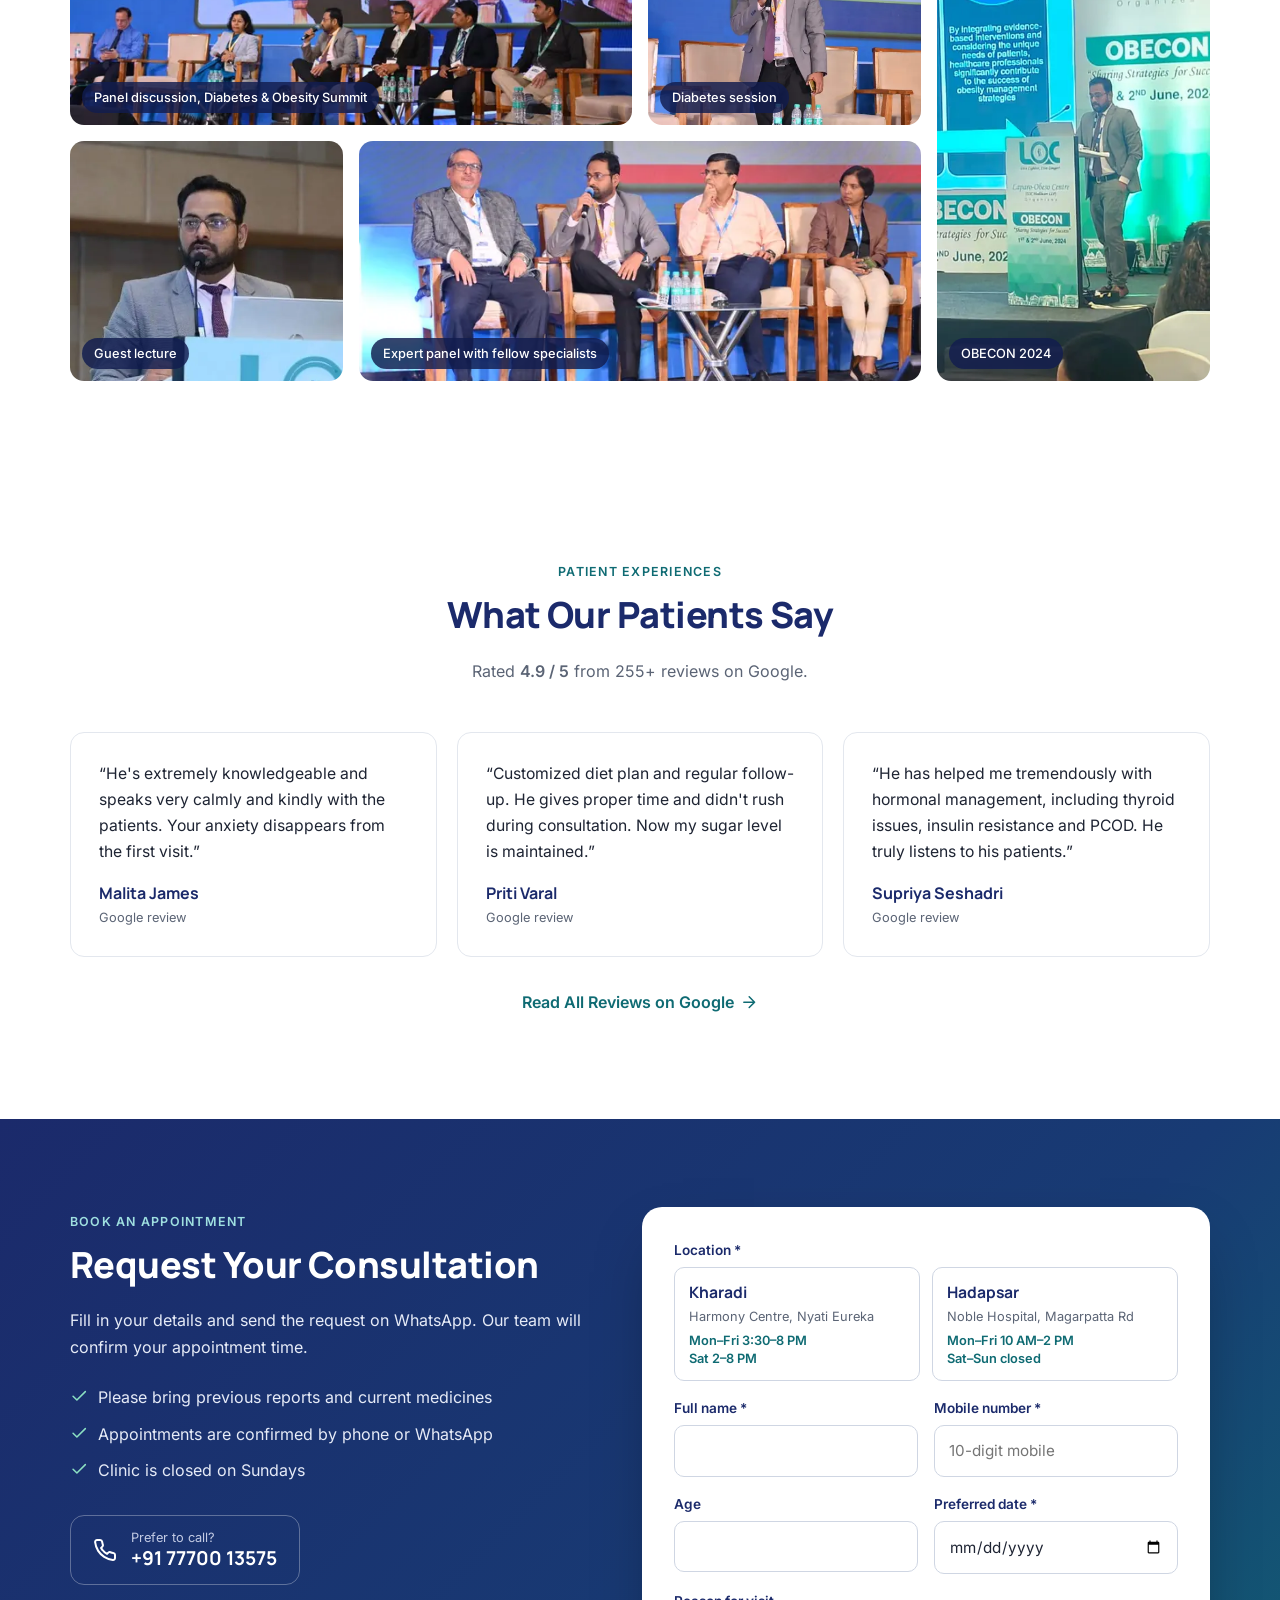
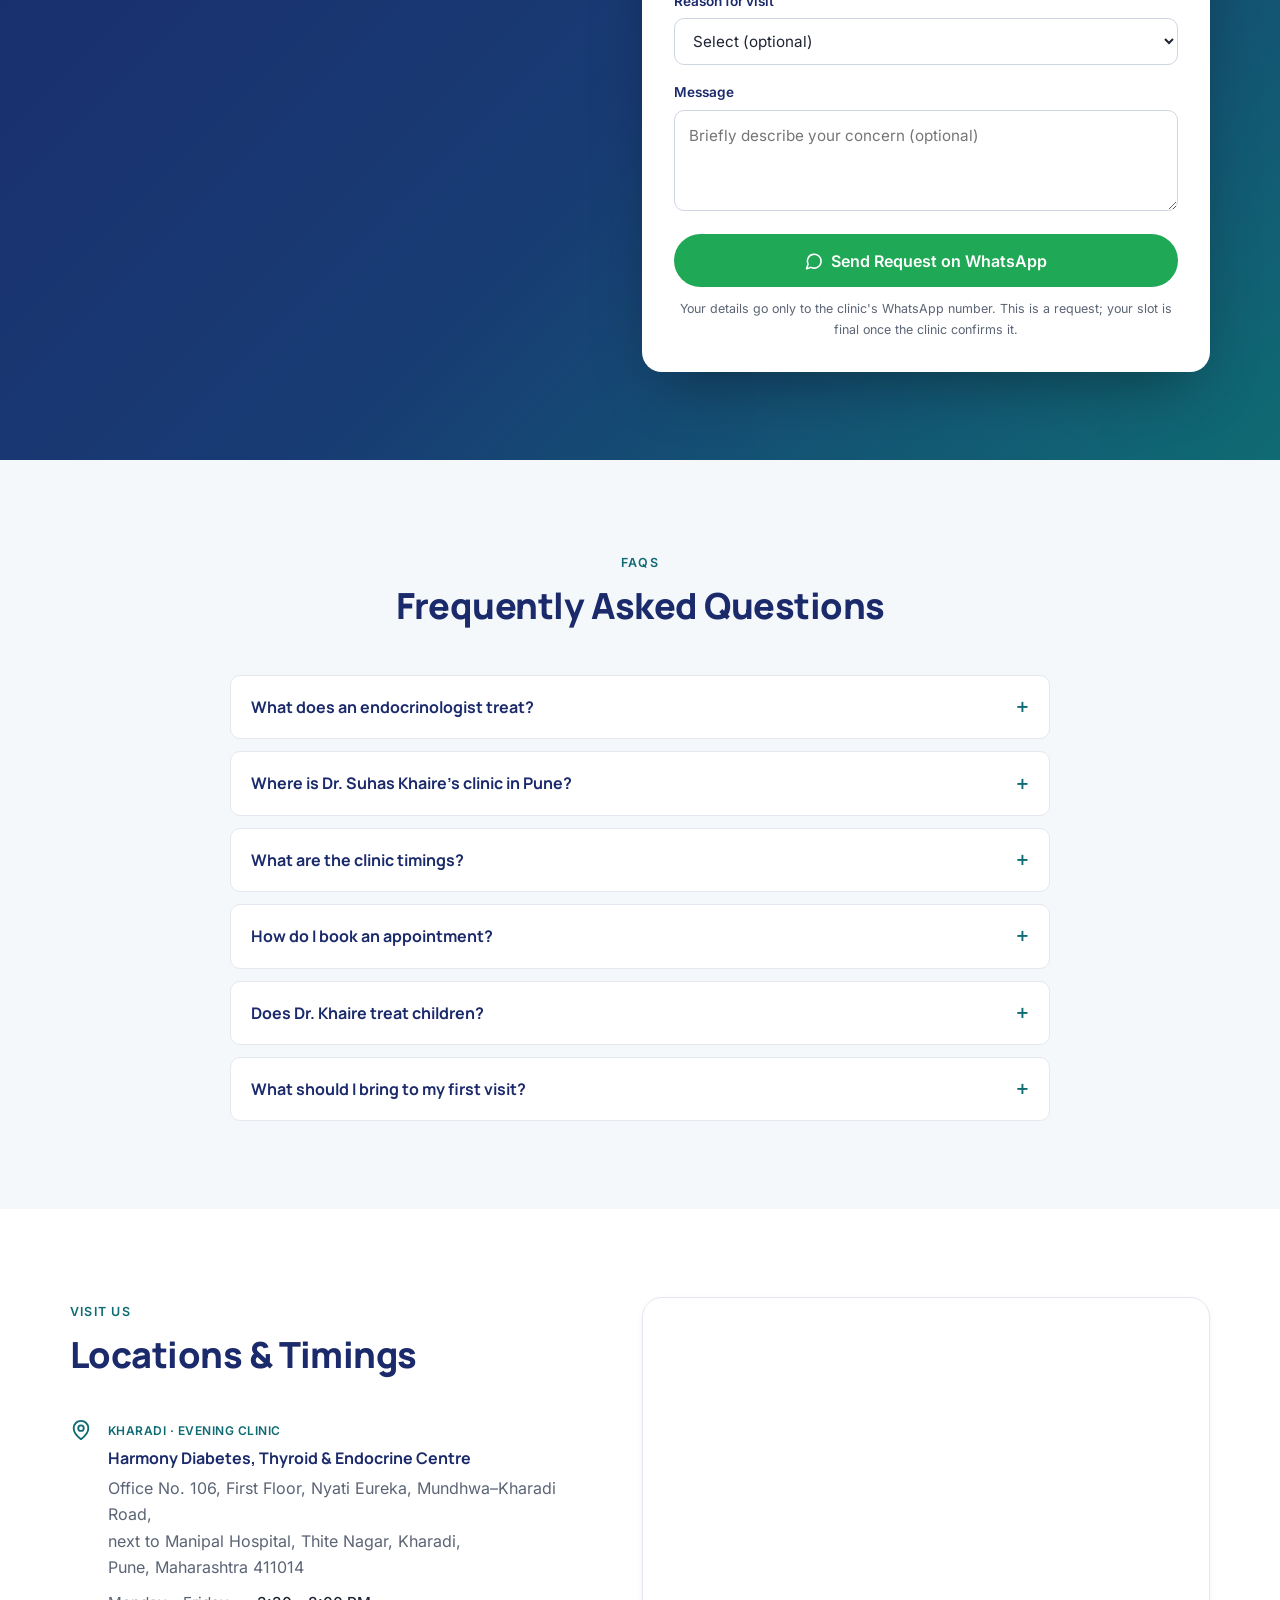
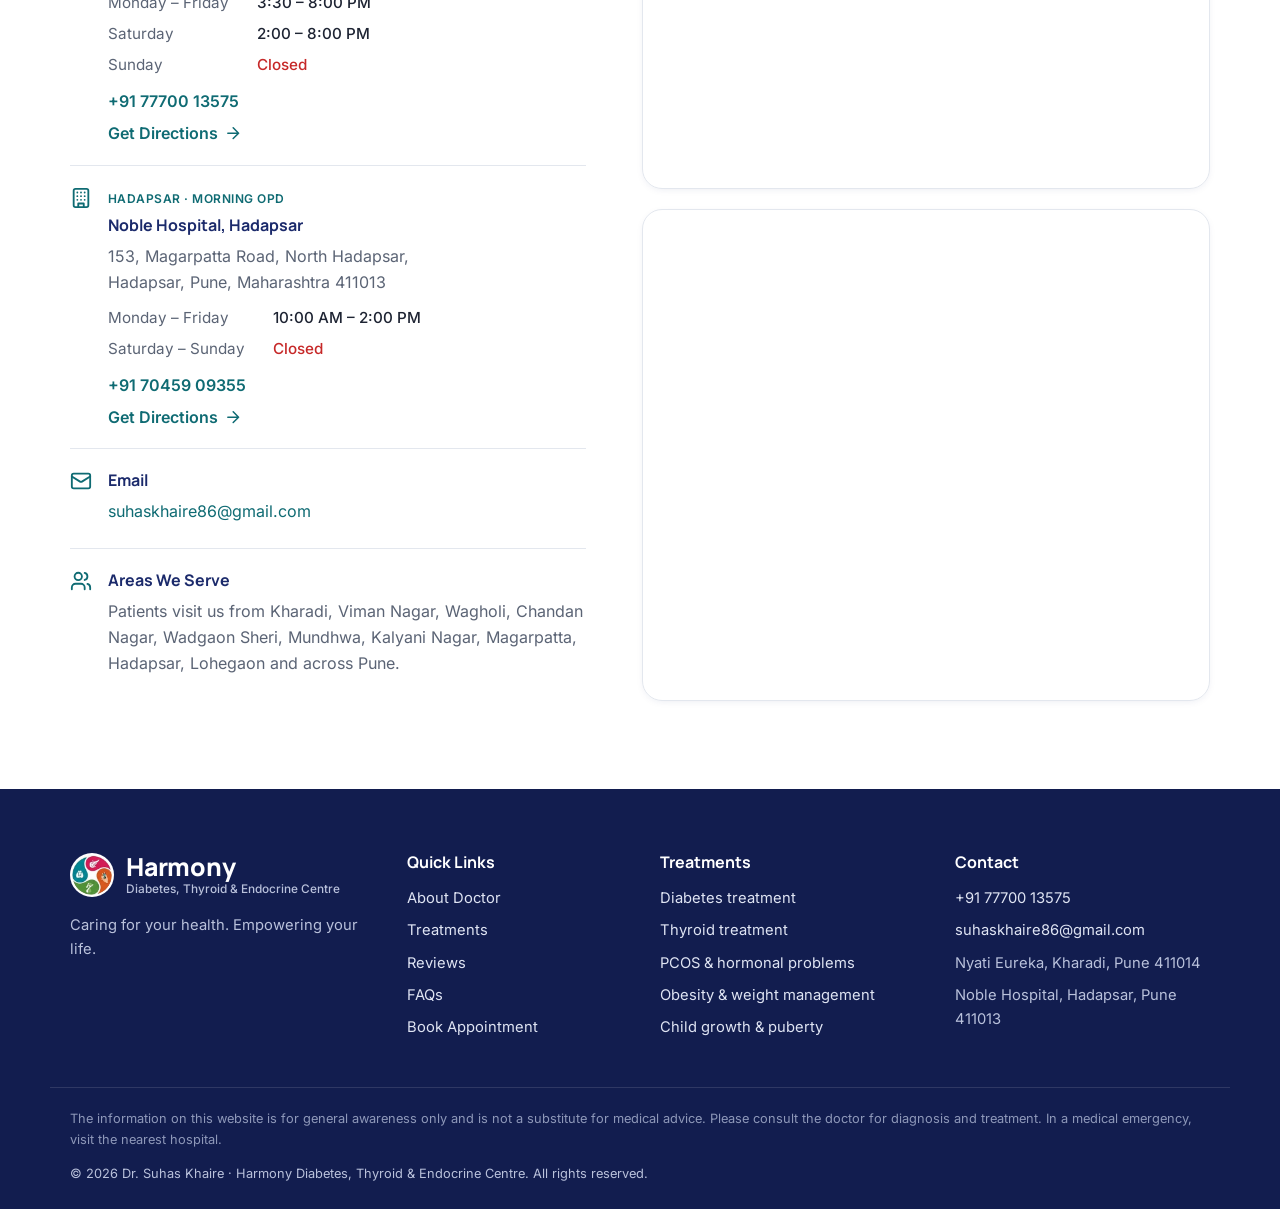
==== commit dfbec96f: "Added new images, Capital letter correction, optimised code" ====
--- a/index.html
+++ b/index.html
@@ -26,12 +26,11 @@
 
   <link rel="icon" type="image/png" href="assets/images/favicon.png">
   <link rel="apple-touch-icon" href="assets/images/apple-touch-icon.png">
-  <link rel="preload" as="image" href="assets/images/clinic-reception.webp">
-
-  <link rel="preconnect" href="https://fonts.googleapis.com">
-  <link rel="preconnect" href="https://fonts.gstatic.com" crossorigin>
-  <link href="https://fonts.googleapis.com/css2?family=Inter:wght@400;500;600&family=Manrope:wght@600;700;800&display=swap" rel="stylesheet">
-  <link rel="stylesheet" href="assets/css/style.css">
+  <link rel="preload" as="image" href="assets/images/clinic-reception.webp" imagesrcset="assets/images/clinic-reception-640.webp 640w, assets/images/clinic-reception.webp 1000w" imagesizes="(max-width: 960px) 100vw, 560px" fetchpriority="high">
+
+  <link rel="preload" href="assets/fonts/inter-latin.woff2" as="font" type="font/woff2" crossorigin>
+  <link rel="preload" href="assets/fonts/manrope-latin.woff2" as="font" type="font/woff2" crossorigin>
+  <link rel="stylesheet" href="assets/css/style.css?v=4">
 
   <script type="application/ld+json">
   {
@@ -62,7 +61,7 @@
         ],
         "address": {
           "@type": "PostalAddress",
-          "streetAddress": "Office No. 106, Nyati Eureka, Mundhwa–Kharadi Road, next to Manipal Hospital, Thite Nagar, Kharadi",
+          "streetAddress": "Office No. 106, First Floor, Nyati Eureka, Mundhwa–Kharadi Road, next to Manipal Hospital, Thite Nagar, Kharadi",
           "addressLocality": "Pune",
           "addressRegion": "Maharashtra",
           "postalCode": "411014",
@@ -84,7 +83,7 @@
         "name": "Dr. Suhas Khaire",
         "description": "Consultant Endocrinologist & Diabetologist in Kharadi, Pune. MBBS, MD, DM (Endocrinology).",
         "url": "https://drsuhaskhaire.com/#about",
-        "image": "https://drsuhaskhaire.com/assets/images/dr-suhas-khaire.webp",
+        "image": "https://drsuhaskhaire.com/assets/images/dr-suhas-khaire-clinic.webp",
         "telephone": "+91-7770013575",
         "medicalSpecialty": ["Endocrinologic", "Diabetic"],
         "knowsAbout": ["Diabetes", "Thyroid disorders", "PCOS", "Obesity", "Osteoporosis", "Adrenal disorders", "Pituitary disorders", "Growth and puberty disorders", "Infertility"],
@@ -150,7 +149,7 @@
       "name": "Where is Dr. Suhas Khaire's clinic in Pune?",
       "acceptedAnswer": {
         "@type": "Answer",
-        "text": "Harmony Diabetes, Thyroid & Endocrine Centre is at Office No. 106, Nyati Eureka, Mundhwa–Kharadi Road, next to Manipal Hospital, Kharadi, Pune 411014. It is easily reachable from Viman Nagar, Wagholi, Chandan Nagar, Wadgaon Sheri, Mundhwa, Magarpatta and Hadapsar. Dr. Khaire also consults at Noble Hospital, 153 Magarpatta Road, Hadapsar, Pune 411013."
+        "text": "Harmony Diabetes, Thyroid & Endocrine Centre is at Office No. 106, First Floor, Nyati Eureka, Mundhwa–Kharadi Road, next to Manipal Hospital, Kharadi, Pune 411014. It is easily reachable from Viman Nagar, Wagholi, Chandan Nagar, Wadgaon Sheri, Mundhwa, Magarpatta and Hadapsar. Dr. Khaire also consults at Noble Hospital, 153 Magarpatta Road, Hadapsar, Pune 411013."
       }
     },
     {
@@ -271,7 +270,7 @@
       <div class="container hero__grid">
         <div class="hero__copy">
           <p class="eyebrow">Dr. Suhas Khaire · Endocrinologist &amp; Diabetologist</p>
-          <h1>Diabetes, thyroid &amp; hormone specialist in Kharadi, Pune</h1>
+          <h1>Diabetes, Thyroid &amp; Hormone Specialist in Kharadi, Pune</h1>
           <p class="lead">
             Consult <strong>Dr. Suhas Khaire</strong> (MBBS, MD, DM Endocrinology), Consultant Endocrinologist &amp; Diabetologist,
             for unhurried consultations, clear explanations and treatment plans built around your life.
@@ -289,9 +288,9 @@
           </a>
         </div>
         <div class="hero__media">
-          <img src="assets/images/clinic-reception.webp" alt="Reception of Harmony Diabetes, Thyroid &amp; Endocrine Centre, Nyati Eureka, Kharadi, Pune" width="1050" height="864">
+          <img src="assets/images/clinic-reception.webp" srcset="assets/images/clinic-reception-640.webp 640w, assets/images/clinic-reception.webp 1000w" sizes="(max-width: 960px) 100vw, 560px" alt="Reception of Harmony Diabetes, Thyroid &amp; Endocrine Centre, Nyati Eureka, Kharadi, Pune" width="1000" height="823" fetchpriority="high">
           <div class="hero__card">
-            <img src="assets/images/dr-suhas-khaire.webp" alt="Dr. Suhas Khaire, endocrinologist in Kharadi, Pune" width="370" height="543">
+            <img src="assets/images/dr-suhas-khaire-thumb.webp" alt="Dr. Suhas Khaire, endocrinologist in Kharadi, Pune" width="56" height="56">
             <div>
               <strong>Dr. Suhas Khaire</strong>
               <span>DM Endocrinology · BYL Nair Hospital, Mumbai</span>
@@ -331,12 +330,12 @@
     <section class="section" id="about">
       <div class="container about__grid">
         <figure class="about__photo">
-          <img src="assets/images/dr-suhas-khaire.webp" alt="Dr. Suhas Khaire, consultant endocrinologist and diabetologist, Pune" loading="lazy" width="370" height="543">
+          <img src="assets/images/dr-suhas-khaire-clinic.webp" srcset="assets/images/dr-suhas-khaire-clinic-480.webp 480w, assets/images/dr-suhas-khaire-clinic.webp 760w" sizes="(max-width: 960px) 420px, 40vw" alt="Dr. Suhas Khaire, consultant endocrinologist and diabetologist, at his clinic in Kharadi, Pune" loading="lazy" decoding="async" width="760" height="950">
         </figure>
         <div class="about__copy">
           <p class="eyebrow">About the Doctor</p>
           <h2>Dr. Suhas Khaire</h2>
-          <p class="about__creds">MBBS, MD, DM (Endocrinology) · Consultant Endocrinologist &amp; Diabetologist · 10+ years of experience</p>
+          <p class="about__creds">MBBS, MD, DM (Endocrinology) · Consultant Endocrinologist (Adult &amp; Paediatric) &amp; Diabetologist · 10+ years of experience</p>
           <p>
             Dr. Suhas Khaire is an endocrinologist who has dedicated his career to caring for patients with diabetes,
             thyroid and other hormonal disorders. He obtained <strong>DM Endocrinology</strong>, the highest professional
@@ -362,7 +361,7 @@
         <ul class="facts facts--row">
           <li><svg class="ico"><use href="#i-cap"/></svg><span><strong>DM Endocrinology</strong> BYL Nair Hospital, Mumbai</span></li>
           <li><svg class="ico"><use href="#i-building"/></svg><span><strong>Consultant Endocrinologist</strong> Noble Hospital, Hadapsar</span></li>
-          <li><svg class="ico"><use href="#i-tv"/></svg><span><strong>Expert speaker</strong> “Diabetes Par Charcha”, Zee 24 Taas</span></li>
+          <li><svg class="ico"><use href="#i-tv"/></svg><span><strong>Expert Speaker</strong> “Diabetes Par Charcha”, Zee 24 Taas</span></li>
           <li><svg class="ico"><use href="#i-award"/></svg><span><strong>Featured</strong> in The Indian Express</span></li>
         </ul>
 
@@ -381,7 +380,7 @@
       <div class="container">
         <div class="section__head">
           <p class="eyebrow">Conditions We Treat</p>
-          <h2>Comprehensive care for hormonal health</h2>
+          <h2>Comprehensive Care for Hormonal Health</h2>
           <p>Diagnosis, treatment and long-term follow-up for adults and children.</p>
         </div>
 
@@ -390,31 +389,31 @@
             <span class="service__icon"><svg class="ico"><use href="#i-drop"/></svg></span>
             <h3>Diabetes Management</h3>
             <p>Type 1, Type 2 and gestational diabetes: sugar control, insulin and dosage management, and diet plans.</p>
-            <a class="service__link" href="diabetes-specialist-kharadi-pune.html">Learn more <svg class="ico"><use href="#i-arrow"/></svg></a>
+            <a class="service__link" href="diabetes-specialist-kharadi-pune.html">Learn More <svg class="ico"><use href="#i-arrow"/></svg></a>
           </article>
           <article class="service" style="--accent:var(--c-teal)">
             <span class="service__icon"><svg class="ico"><use href="#i-target"/></svg></span>
             <h3>Thyroid Disorders</h3>
             <p>Hypothyroidism, hyperthyroidism, thyroid nodules, thyroid cancer follow-up, and thyroid care in pregnancy.</p>
-            <a class="service__link" href="thyroid-specialist-kharadi-pune.html">Learn more <svg class="ico"><use href="#i-arrow"/></svg></a>
+            <a class="service__link" href="thyroid-specialist-kharadi-pune.html">Learn More <svg class="ico"><use href="#i-arrow"/></svg></a>
           </article>
           <article class="service" style="--accent:var(--c-orange)">
             <span class="service__icon"><svg class="ico"><use href="#i-gauge"/></svg></span>
             <h3>Obesity &amp; Weight Management</h3>
-            <p>Medical weight management with insulin-resistance assessment and personalised diet plans.</p>
-            <a class="service__link" href="obesity-weight-management-kharadi-pune.html">Learn more <svg class="ico"><use href="#i-arrow"/></svg></a>
+            <p>Medical weight management with insulin resistance assessment and personalised diet plans.</p>
+            <a class="service__link" href="obesity-weight-management-kharadi-pune.html">Learn More <svg class="ico"><use href="#i-arrow"/></svg></a>
           </article>
           <article class="service" style="--accent:var(--c-green)">
             <span class="service__icon"><svg class="ico"><use href="#i-heart"/></svg></span>
             <h3>PCOS &amp; Menstrual Irregularities</h3>
             <p>Evaluation and treatment of PCOS/PCOD, irregular cycles and related hormonal imbalance.</p>
-            <a class="service__link" href="pcos-hormone-specialist-kharadi-pune.html">Learn more <svg class="ico"><use href="#i-arrow"/></svg></a>
+            <a class="service__link" href="pcos-hormone-specialist-kharadi-pune.html">Learn More <svg class="ico"><use href="#i-arrow"/></svg></a>
           </article>
           <article class="service" style="--accent:var(--c-magenta)">
             <span class="service__icon"><svg class="ico"><use href="#i-users"/></svg></span>
             <h3>Male &amp; Female Infertility</h3>
             <p>Hormonal evaluation and treatment for couples planning a family.</p>
-            <a class="service__link" href="pcos-hormone-specialist-kharadi-pune.html">Learn more <svg class="ico"><use href="#i-arrow"/></svg></a>
+            <a class="service__link" href="pcos-hormone-specialist-kharadi-pune.html">Learn More <svg class="ico"><use href="#i-arrow"/></svg></a>
           </article>
           <article class="service" style="--accent:var(--c-teal)">
             <span class="service__icon"><svg class="ico"><use href="#i-zap"/></svg></span>
@@ -430,7 +429,7 @@
             <span class="service__icon"><svg class="ico"><use href="#i-ruler"/></svg></span>
             <h3>Paediatric Growth &amp; Puberty</h3>
             <p>Short stature, growth concerns, and early or delayed puberty in children.</p>
-            <a class="service__link" href="child-growth-puberty-specialist-pune.html">Learn more <svg class="ico"><use href="#i-arrow"/></svg></a>
+            <a class="service__link" href="child-growth-puberty-specialist-pune.html">Learn More <svg class="ico"><use href="#i-arrow"/></svg></a>
           </article>
         </div>
       </div>
@@ -441,14 +440,14 @@
       <div class="container why__grid">
         <div>
           <p class="eyebrow">Our Approach</p>
-          <h2>Care that takes time to understand you</h2>
+          <h2>Care That Takes Time to Understand You</h2>
           <p class="muted">Hormonal conditions are long-term. We focus on understanding, consistency and follow-up, not just prescriptions.</p>
         </div>
         <ul class="why">
-          <li><span class="why__icon"><svg class="ico"><use href="#i-message"/></svg></span><div><strong>Unhurried consultations</strong><p>Enough time to share your symptoms, history and reports.</p></div></li>
-          <li><span class="why__icon"><svg class="ico"><use href="#i-clipboard"/></svg></span><div><strong>Clear explanations</strong><p>Your condition and treatment plan explained in simple words, to you and your family.</p></div></li>
-          <li><span class="why__icon"><svg class="ico"><use href="#i-leaf"/></svg></span><div><strong>Lifestyle &amp; diet guidance</strong><p>Customised diet plans and practical lifestyle advice alongside medication.</p></div></li>
-          <li><span class="why__icon"><svg class="ico"><use href="#i-activity"/></svg></span><div><strong>Regular follow-up</strong><p>Ongoing monitoring and dose adjustments for lasting control.</p></div></li>
+          <li><span class="why__icon"><svg class="ico"><use href="#i-message"/></svg></span><div><strong>Unhurried Consultations</strong><p>Enough time to share your symptoms, history and reports.</p></div></li>
+          <li><span class="why__icon"><svg class="ico"><use href="#i-clipboard"/></svg></span><div><strong>Clear Explanations</strong><p>Your condition and treatment plan explained in simple words, to you and your family.</p></div></li>
+          <li><span class="why__icon"><svg class="ico"><use href="#i-leaf"/></svg></span><div><strong>Lifestyle &amp; Diet Guidance</strong><p>Customised diet plans and practical lifestyle advice alongside medication.</p></div></li>
+          <li><span class="why__icon"><svg class="ico"><use href="#i-activity"/></svg></span><div><strong>Regular Follow-up</strong><p>Ongoing monitoring and dose adjustments for lasting control.</p></div></li>
         </ul>
       </div>
     </section>
@@ -458,21 +457,54 @@
       <div class="container">
         <div class="section__head">
           <p class="eyebrow">Our Clinic</p>
-          <h2>A calm, comfortable space in Kharadi</h2>
-          <p>Office No. 106, Nyati Eureka, Mundhwa–Kharadi Road, next to Manipal Hospital.</p>
+          <h2>A Calm, Comfortable Space in Kharadi</h2>
+          <p>Office No. 106, First Floor, Nyati Eureka, Mundhwa–Kharadi Road, next to Manipal Hospital.</p>
         </div>
         <div class="gallery">
           <figure class="gallery__item gallery__item--wide">
-            <img src="assets/images/clinic-reception.webp" alt="Clinic reception" loading="lazy" width="1050" height="864">
+            <img src="assets/images/clinic-reception.webp" srcset="assets/images/clinic-reception-640.webp 640w, assets/images/clinic-reception.webp 1000w" sizes="(max-width: 640px) 100vw, 50vw" alt="Clinic reception" loading="lazy" decoding="async" width="1050" height="864">
           </figure>
           <figure class="gallery__item">
-            <img src="assets/images/clinic-consultation.webp" alt="Consultation room" loading="lazy" width="1200" height="901">
+            <img src="assets/images/clinic-consultation.webp" srcset="assets/images/clinic-consultation-640.webp 640w, assets/images/clinic-consultation.webp 1000w" sizes="(max-width: 640px) 100vw, 50vw" alt="Consultation room" loading="lazy" decoding="async" width="1200" height="901">
           </figure>
           <figure class="gallery__item">
-            <img src="assets/images/award.webp" alt="Dr. Suhas Khaire receiving an award" loading="lazy" width="1072" height="603">
+            <img src="assets/images/award.webp" srcset="assets/images/award-640.webp 640w, assets/images/award.webp 1000w" sizes="(max-width: 640px) 100vw, 50vw" alt="Dr. Suhas Khaire receiving an award" loading="lazy" decoding="async" width="1072" height="603">
           </figure>
           <figure class="gallery__item">
-            <img src="assets/images/tv-feature.webp" alt="Dr. Suhas Khaire on Zee 24 Taas Diabetes Par Charcha" loading="lazy" width="640" height="360">
+            <img src="assets/images/tv-feature.webp" alt="Dr. Suhas Khaire on Zee 24 Taas Diabetes Par Charcha" loading="lazy" decoding="async" width="640" height="360">
+          </figure>
+        </div>
+      </div>
+    </section>
+
+    <!-- Conferences & talks -->
+    <section class="section" id="talks">
+      <div class="container">
+        <div class="section__head">
+          <p class="eyebrow">Academic &amp; Speaking</p>
+          <h2>Sharing Expertise at Medical Conferences</h2>
+          <p>Dr. Khaire speaks at diabetes, obesity and endocrinology conferences, taking part in expert panels with fellow specialists from across the country.</p>
+        </div>
+        <div class="talks">
+          <figure class="gallery__item talks__a">
+            <img src="assets/images/talk-panel-summit.webp" srcset="assets/images/talk-panel-summit-640.webp 640w, assets/images/talk-panel-summit.webp 1000w" sizes="(max-width: 640px) 100vw, 50vw" alt="Dr. Suhas Khaire speaking on a panel at a diabetes and obesity summit" loading="lazy" decoding="async" width="1000" height="665">
+            <figcaption>Panel discussion, Diabetes &amp; Obesity Summit</figcaption>
+          </figure>
+          <figure class="gallery__item talks__b">
+            <img src="assets/images/talk-diabetes-session.webp" srcset="assets/images/talk-diabetes-session-640.webp 640w, assets/images/talk-diabetes-session.webp 1000w" sizes="(max-width: 640px) 100vw, 25vw" alt="Dr. Suhas Khaire addressing a diabetes session at a medical conference" loading="lazy" decoding="async" width="1000" height="665">
+            <figcaption>Diabetes session</figcaption>
+          </figure>
+          <figure class="gallery__item talks__c">
+            <img src="assets/images/talk-obecon-2024.webp" srcset="assets/images/talk-obecon-2024-400.webp 400w, assets/images/talk-obecon-2024.webp 640w" sizes="(max-width: 640px) 50vw, 25vw" alt="Dr. Suhas Khaire presenting on obesity management at OBECON 2024" loading="lazy" decoding="async" width="640" height="1430">
+            <figcaption>OBECON 2024</figcaption>
+          </figure>
+          <figure class="gallery__item talks__d">
+            <img src="assets/images/talk-podium.webp" alt="Dr. Suhas Khaire presenting at a medical conference" loading="lazy" decoding="async" width="477" height="483">
+            <figcaption>Guest lecture</figcaption>
+          </figure>
+          <figure class="gallery__item talks__e">
+            <img src="assets/images/talk-expert-panel.webp" srcset="assets/images/talk-expert-panel-640.webp 640w, assets/images/talk-expert-panel.webp 1000w" sizes="(max-width: 640px) 100vw, 50vw" alt="Dr. Suhas Khaire with fellow specialists on an expert panel" loading="lazy" decoding="async" width="1000" height="665">
+            <figcaption>Expert panel with fellow specialists</figcaption>
           </figure>
         </div>
       </div>
@@ -483,7 +515,7 @@
       <div class="container">
         <div class="section__head">
           <p class="eyebrow">Patient Experiences</p>
-          <h2>What our patients say</h2>
+          <h2>What Our Patients Say</h2>
           <p>Rated <strong>4.9 / 5</strong> from 255+ reviews on Google.</p>
         </div>
         <div class="reviews">
@@ -501,7 +533,7 @@
           </blockquote>
         </div>
         <p class="center">
-          <a class="link-arrow" href="https://search.google.com/local/reviews?placeid=ChIJrfyHEdjDwjsRzWJmPpJyEV4" target="_blank" rel="noopener">Read all reviews on Google <svg class="ico"><use href="#i-arrow"/></svg></a>
+          <a class="link-arrow" href="https://search.google.com/local/reviews?placeid=ChIJrfyHEdjDwjsRzWJmPpJyEV4" target="_blank" rel="noopener">Read All Reviews on Google <svg class="ico"><use href="#i-arrow"/></svg></a>
         </p>
       </div>
     </section>
@@ -511,7 +543,7 @@
       <div class="container appointment__grid">
         <div class="appointment__info">
           <p class="eyebrow eyebrow--light">Book an Appointment</p>
-          <h2>Request your consultation</h2>
+          <h2>Request Your Consultation</h2>
           <p>Fill in your details and send the request on WhatsApp. Our team will confirm your appointment time.</p>
           <ul class="appointment__list">
             <li><svg class="ico"><use href="#i-check"/></svg> Please bring previous reports and current medicines</li>
@@ -584,7 +616,7 @@
           </label>
           <p class="form__error" id="formError" role="alert" hidden></p>
           <button type="submit" class="btn btn--whatsapp btn--lg btn--block">
-            <svg class="ico"><use href="#i-chat"/></svg> Send request on WhatsApp
+            <svg class="ico"><use href="#i-chat"/></svg> Send Request on WhatsApp
           </button>
           <p class="form__note">Your details go only to the clinic's WhatsApp number. This is a request; your slot is final once the clinic confirms it.</p>
         </form>
@@ -596,7 +628,7 @@
       <div class="container faq__wrap">
         <div class="section__head">
           <p class="eyebrow">FAQs</p>
-          <h2>Frequently asked questions</h2>
+          <h2>Frequently Asked Questions</h2>
         </div>
         <div class="faq">
           <details class="faq__item">
@@ -605,7 +637,7 @@
           </details>
           <details class="faq__item">
             <summary>Where is Dr. Suhas Khaire's clinic in Pune?</summary>
-            <p>Harmony Diabetes, Thyroid &amp; Endocrine Centre is at Office No. 106, Nyati Eureka, Mundhwa–Kharadi Road, next to Manipal Hospital, Kharadi, Pune 411014. It is easily reachable from Viman Nagar, Wagholi, Chandan Nagar, Wadgaon Sheri, Mundhwa, Magarpatta and Hadapsar. Dr. Khaire also consults at Noble Hospital, 153 Magarpatta Road, Hadapsar, Pune 411013.</p>
+            <p>Harmony Diabetes, Thyroid &amp; Endocrine Centre is at Office No. 106, First Floor, Nyati Eureka, Mundhwa–Kharadi Road, next to Manipal Hospital, Kharadi, Pune 411014. It is easily reachable from Viman Nagar, Wagholi, Chandan Nagar, Wadgaon Sheri, Mundhwa, Magarpatta and Hadapsar. Dr. Khaire also consults at Noble Hospital, 153 Magarpatta Road, Hadapsar, Pune 411013.</p>
           </details>
           <details class="faq__item">
             <summary>What are the clinic timings?</summary>
@@ -632,21 +664,21 @@
       <div class="container contact__grid">
         <div class="contact__info">
           <p class="eyebrow">Visit Us</p>
-          <h2>Locations &amp; timings</h2>
+          <h2>Locations &amp; Timings</h2>
 
           <div class="contact__block">
             <svg class="ico"><use href="#i-pin"/></svg>
             <div>
               <span class="contact__tag">Kharadi · Evening clinic</span>
               <strong>Harmony Diabetes, Thyroid &amp; Endocrine Centre</strong>
-              <p>Office No. 106, Nyati Eureka, Mundhwa–Kharadi Road,<br>next to Manipal Hospital, Thite Nagar, Kharadi,<br>Pune, Maharashtra 411014</p>
+              <p>Office No. 106, First Floor, Nyati Eureka, Mundhwa–Kharadi Road,<br>next to Manipal Hospital, Thite Nagar, Kharadi,<br>Pune, Maharashtra 411014</p>
               <table class="hours">
                 <tr><td>Monday – Friday</td><td>3:30 – 8:00 PM</td></tr>
                 <tr><td>Saturday</td><td>2:00 – 8:00 PM</td></tr>
                 <tr><td>Sunday</td><td class="closed">Closed</td></tr>
               </table>
               <p class="contact__phone"><a href="tel:+917770013575">+91 77700 13575</a></p>
-              <a class="link-arrow" href="https://maps.app.goo.gl/jfz9KjcBmbzbGCTp9" target="_blank" rel="noopener">Get directions <svg class="ico"><use href="#i-arrow"/></svg></a>
+              <a class="link-arrow" href="https://maps.app.goo.gl/jfz9KjcBmbzbGCTp9" target="_blank" rel="noopener">Get Directions <svg class="ico"><use href="#i-arrow"/></svg></a>
             </div>
           </div>
 
@@ -661,7 +693,7 @@
                 <tr><td>Saturday – Sunday</td><td class="closed">Closed</td></tr>
               </table>
               <p class="contact__phone"><a href="tel:+917045909355">+91 70459 09355</a></p>
-              <a class="link-arrow" href="https://maps.app.goo.gl/A8CoVUZ2FsjPx2GL8" target="_blank" rel="noopener">Get directions <svg class="ico"><use href="#i-arrow"/></svg></a>
+              <a class="link-arrow" href="https://maps.app.goo.gl/A8CoVUZ2FsjPx2GL8" target="_blank" rel="noopener">Get Directions <svg class="ico"><use href="#i-arrow"/></svg></a>
             </div>
           </div>
 
@@ -676,7 +708,7 @@
           <div class="contact__block">
             <svg class="ico"><use href="#i-users"/></svg>
             <div>
-              <strong>Areas we serve</strong>
+              <strong>Areas We Serve</strong>
               <p>Patients visit us from Kharadi, Viman Nagar, Wagholi, Chandan Nagar, Wadgaon Sheri, Mundhwa, Kalyani Nagar, Magarpatta, Hadapsar, Lohegaon and across Pune.</p>
             </div>
           </div>
@@ -687,14 +719,14 @@
             <iframe
               title="Map: Harmony Diabetes, Thyroid &amp; Endocrine Centre, Kharadi"
               src="https://maps.google.com/maps?cid=6778324886606996173&amp;hl=en&amp;z=17&amp;output=embed"
-              loading="lazy" referrerpolicy="no-referrer-when-downgrade" tabindex="-1"></iframe>
+              loading="lazy" decoding="async" referrerpolicy="no-referrer-when-downgrade" tabindex="-1"></iframe>
             <a class="map__link" href="https://maps.app.goo.gl/jfz9KjcBmbzbGCTp9" target="_blank" rel="noopener" aria-label="Open this location in Google Maps"></a>
           </figure>
           <figure class="map">
             <iframe
               title="Map: Noble Hospital, Hadapsar"
               src="https://maps.google.com/maps?cid=11318654040153656845&amp;hl=en&amp;z=17&amp;output=embed"
-              loading="lazy" referrerpolicy="no-referrer-when-downgrade" tabindex="-1"></iframe>
+              loading="lazy" decoding="async" referrerpolicy="no-referrer-when-downgrade" tabindex="-1"></iframe>
             <a class="map__link" href="https://maps.app.goo.gl/A8CoVUZ2FsjPx2GL8" target="_blank" rel="noopener" aria-label="Open this location in Google Maps"></a>
           </figure>
         </div>
@@ -717,7 +749,7 @@
         <p class="footer__tag">Caring for your health. Empowering your life.</p>
       </div>
       <div>
-        <h4>Quick links</h4>
+        <h4>Quick Links</h4>
         <ul>
           <li><a href="#about">About Doctor</a></li>
           <li><a href="#services">Treatments</a></li>
@@ -758,6 +790,6 @@
     <a href="#appointment" class="mobile-bar__book"><svg class="ico"><use href="#i-calendar"/></svg> Book Appointment</a>
   </div>
 
-  <script src="assets/js/main.js"></script>
+  <script src="assets/js/main.js?v=4" defer></script>
 </body>
 </html>
--- a/assets/css/style.css
+++ b/assets/css/style.css
@@ -1,4 +1,8 @@
 /* ===== Harmony Diabetes, Thyroid & Endocrine Centre ===== */
+
+/* Self-hosted fonts (variable, Latin subset) – no extra connection to Google */
+@font-face { font-family: "Inter"; font-style: normal; font-weight: 400 600; font-display: swap; src: url("../fonts/inter-latin.woff2") format("woff2"); }
+@font-face { font-family: "Manrope"; font-style: normal; font-weight: 600 800; font-display: swap; src: url("../fonts/manrope-latin.woff2") format("woff2"); }
 
 :root {
   --c-navy: #1b2a6b;
@@ -136,7 +140,7 @@
   background: #fff; padding: 12px 18px 12px 12px; border-radius: var(--radius);
   box-shadow: var(--shadow); max-width: 320px;
 }
-.hero__card img { width: 56px; height: 56px; border-radius: 50%; object-fit: cover; object-position: center 12%; }
+.hero__card img { width: 56px; height: 56px; border-radius: 50%; object-fit: cover; }
 .hero__card strong { display: block; font-family: var(--font-head); color: var(--c-navy); }
 .hero__card span { font-size: .8rem; color: var(--c-muted); line-height: 1.35; display: block; }
 
@@ -170,7 +174,7 @@
   content: ""; position: absolute; inset: 24px -24px -24px 24px;
   border-radius: 22px; background: linear-gradient(135deg, var(--c-teal), var(--c-navy)); opacity: .12;
 }
-.about__photo img { position: relative; width: 100%; aspect-ratio: 4 / 5; object-fit: cover; object-position: center 15%; border-radius: 22px; box-shadow: var(--shadow); }
+.about__photo img { position: relative; width: 100%; aspect-ratio: 4 / 5; object-fit: cover; object-position: center 30%; border-radius: 22px; box-shadow: var(--shadow); }
 .about__creds { font-weight: 600; color: var(--c-teal); margin-top: -.4em; }
 .about__copy > p { color: var(--c-muted); }
 
@@ -351,7 +355,7 @@
 .sidebar { position: sticky; top: 100px; display: grid; gap: 16px; }
 .side-card { border: 1px solid var(--c-line); border-radius: var(--radius); padding: 24px; background: #fff; }
 .side-card--doctor { display: flex; gap: 14px; align-items: center; }
-.side-card--doctor img { width: 64px; height: 64px; border-radius: 50%; object-fit: cover; object-position: center 12%; }
+.side-card--doctor img { width: 64px; height: 64px; border-radius: 50%; object-fit: cover; }
 .side-card--doctor strong { display: block; font-family: var(--font-head); color: var(--c-navy); }
 .side-card--doctor span { font-size: .85rem; color: var(--c-muted); line-height: 1.4; display: block; }
 .side-card--cta { background: linear-gradient(135deg, var(--c-navy), var(--c-teal)); color: #e6ebf7; border: 0; }
@@ -439,3 +443,34 @@
   html { scroll-behavior: auto; }
   *, *::before, *::after { transition: none !important; }
 }
+
+/* Conferences & talks */
+.talks { display: grid; grid-template-columns: repeat(4, 1fr); grid-template-rows: 240px 240px; gap: 16px; }
+.talks > .talks__a { grid-column: 1 / 3; grid-row: 1; }
+.talks > .talks__b { grid-column: 3; grid-row: 1; }
+.talks > .talks__c { grid-column: 4; grid-row: 1 / 3; }
+.talks > .talks__d { grid-column: 1; grid-row: 2; }
+.talks > .talks__e { grid-column: 2 / 4; grid-row: 2; }
+.talks > .talks__c img { object-position: center 40%; }
+.talks > .talks__d img { object-position: center 25%; }
+
+.talks > .gallery__item { height: auto; }
+
+/* Photos inside treatment articles */
+.article-figure { margin: 28px 0 8px; }
+.article-figure img { width: 100%; aspect-ratio: 3 / 2; object-fit: cover; border-radius: var(--radius); box-shadow: var(--shadow-sm); }
+.article-figure figcaption { margin-top: 10px; font-size: .85rem; color: var(--c-muted); }
+
+@media (max-width: 960px) {
+  .talks { grid-template-columns: 1fr 1fr; grid-template-rows: 200px 200px 200px 220px; }
+  .talks > .talks__a { grid-column: 1 / 3; grid-row: 1; }
+  .talks > .talks__b { grid-column: 1; grid-row: 2; }
+  .talks > .talks__c { grid-column: 2; grid-row: 2 / 4; }
+  .talks > .talks__d { grid-column: 1; grid-row: 3; }
+  .talks > .talks__e { grid-column: 1 / 3; grid-row: 4; }
+}
+@media (max-width: 640px) {
+  .talks { grid-template-rows: 190px 170px 170px 190px; }
+  .talks .gallery__item figcaption { font-size: .72rem; left: 8px; bottom: 8px; right: 8px; width: fit-content; }
+}
+
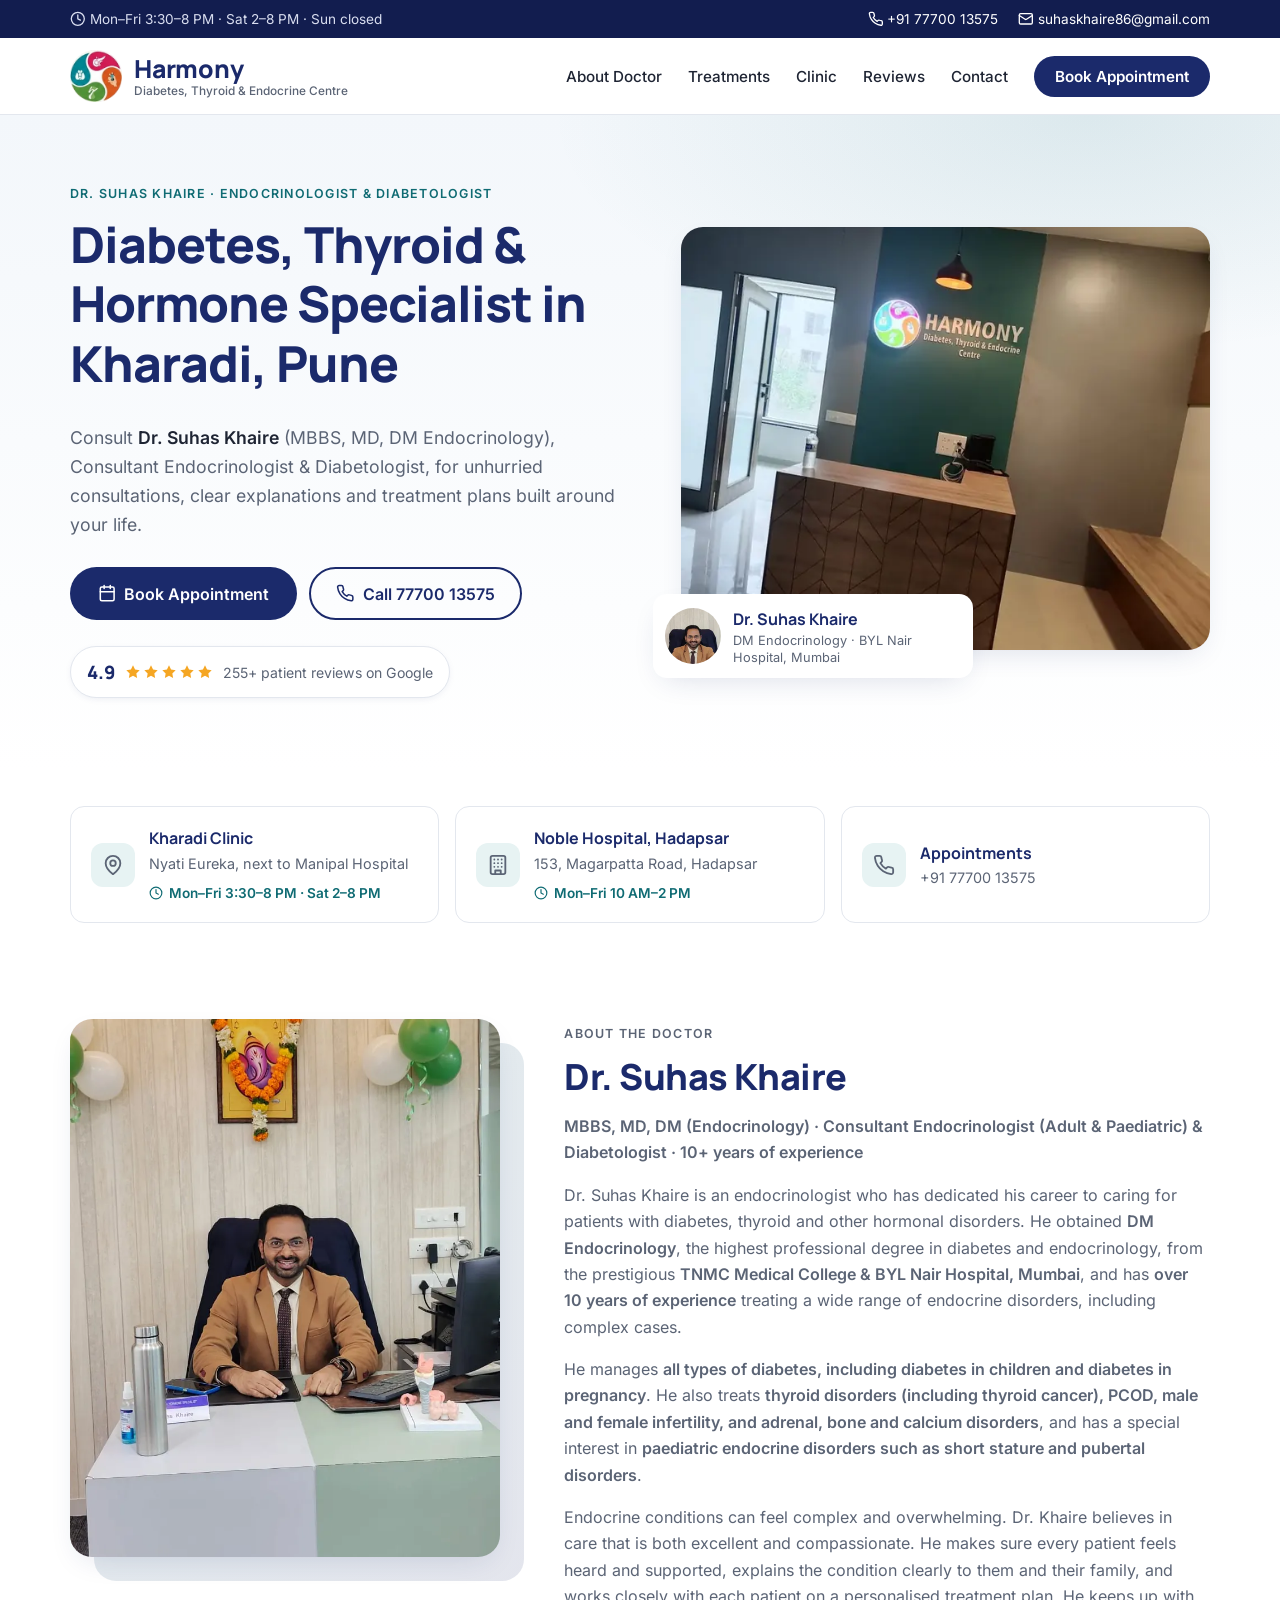
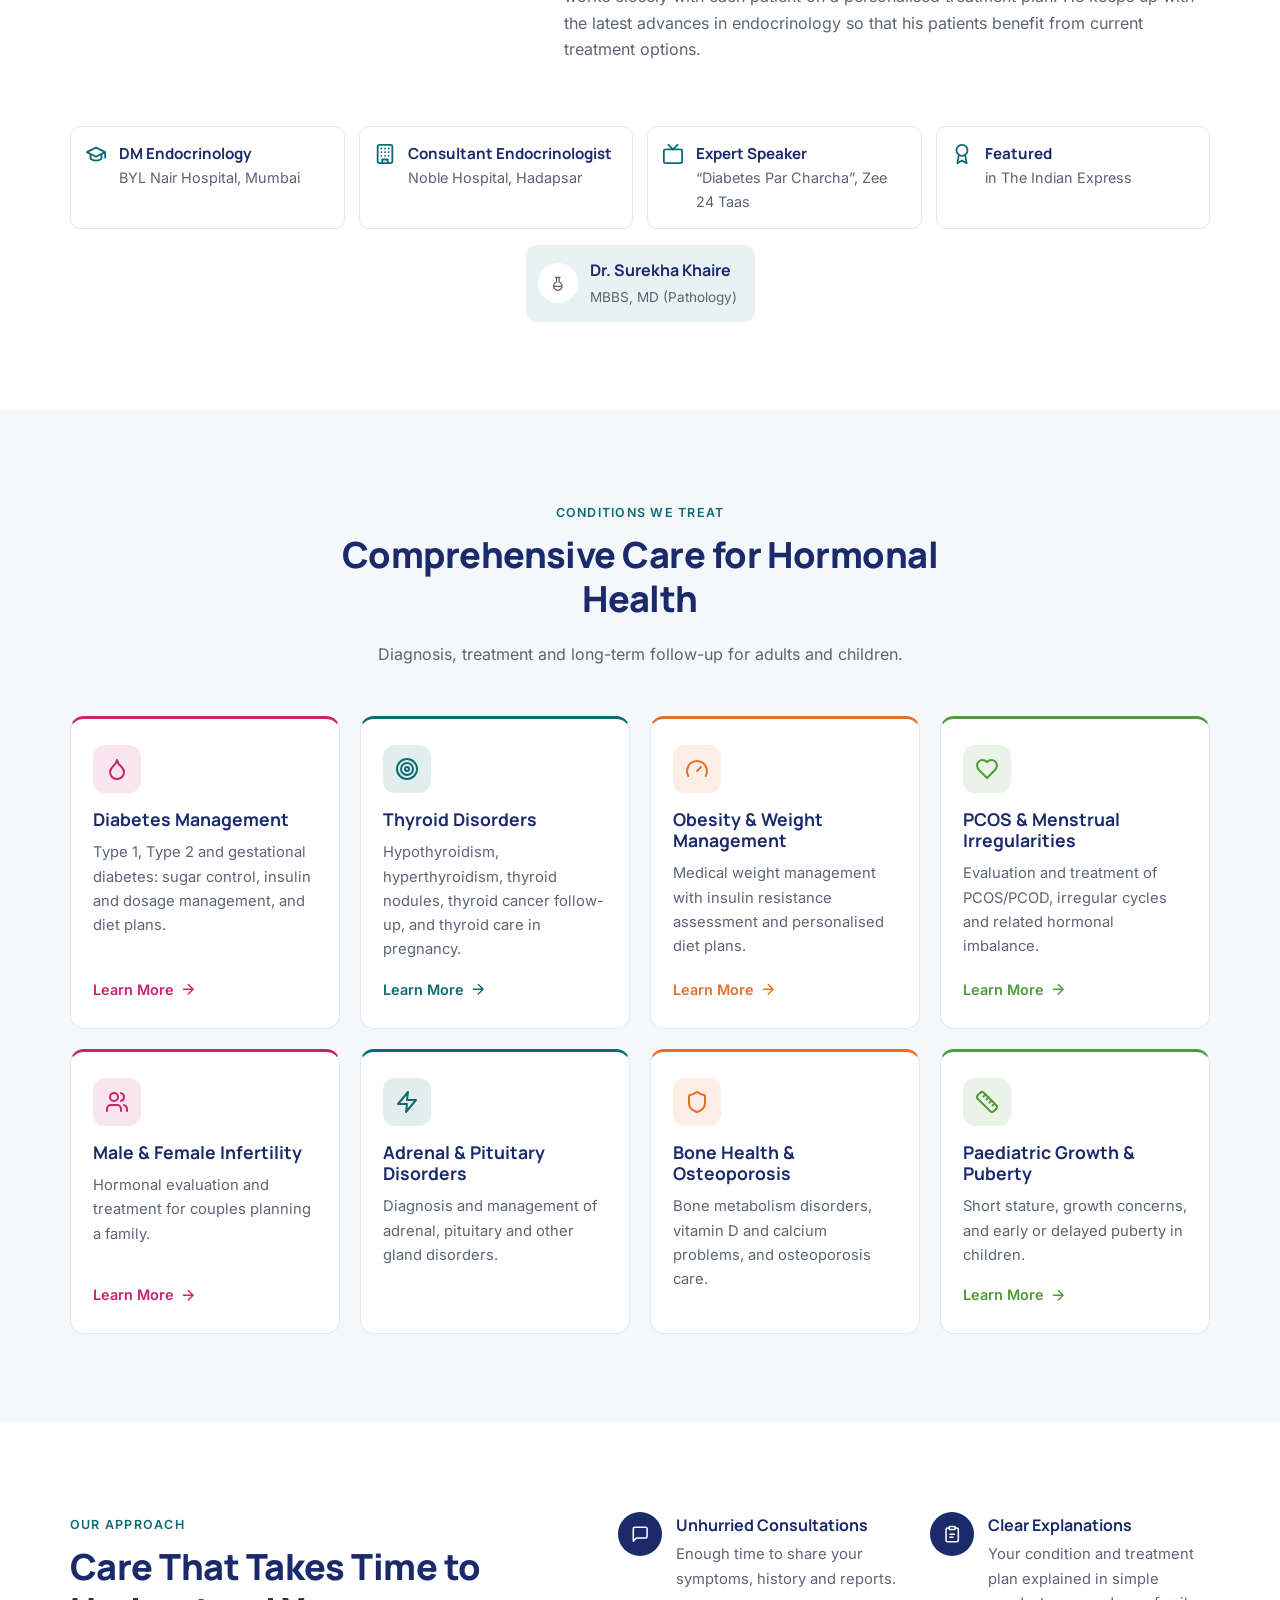
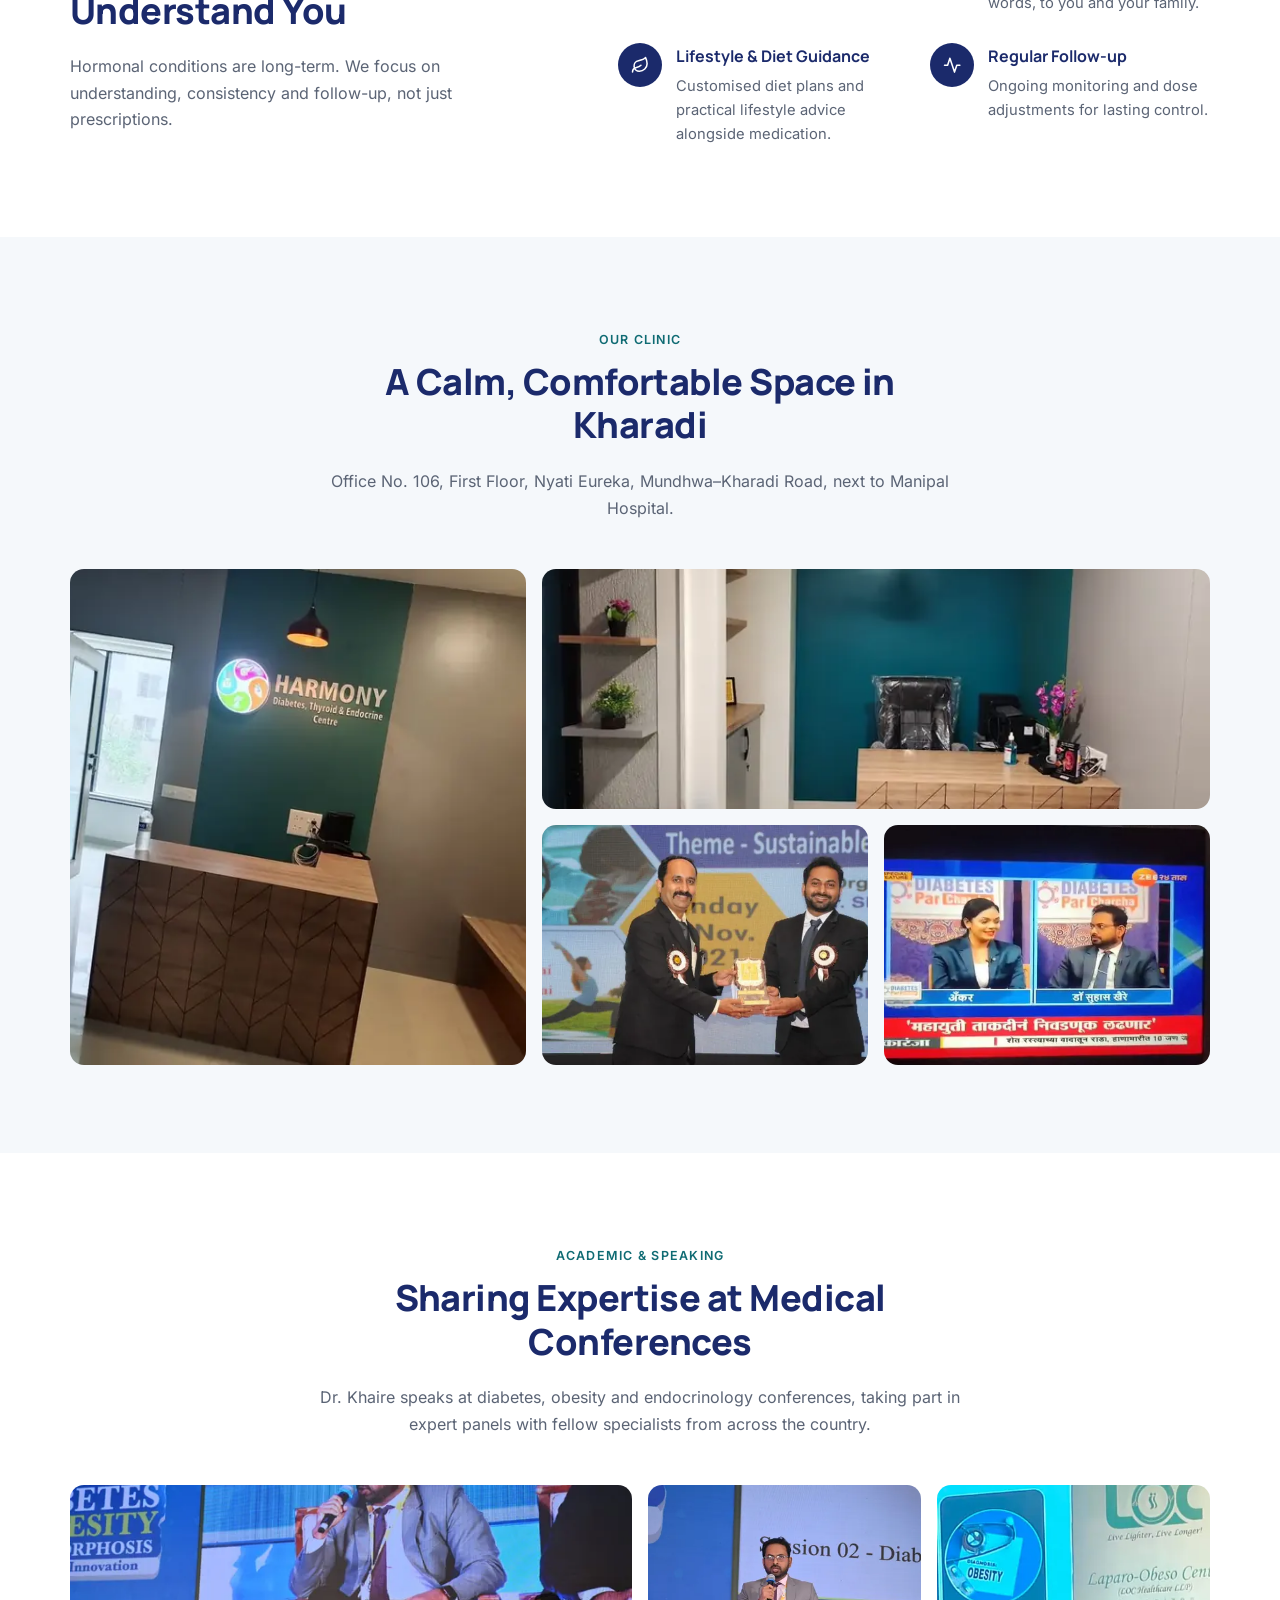
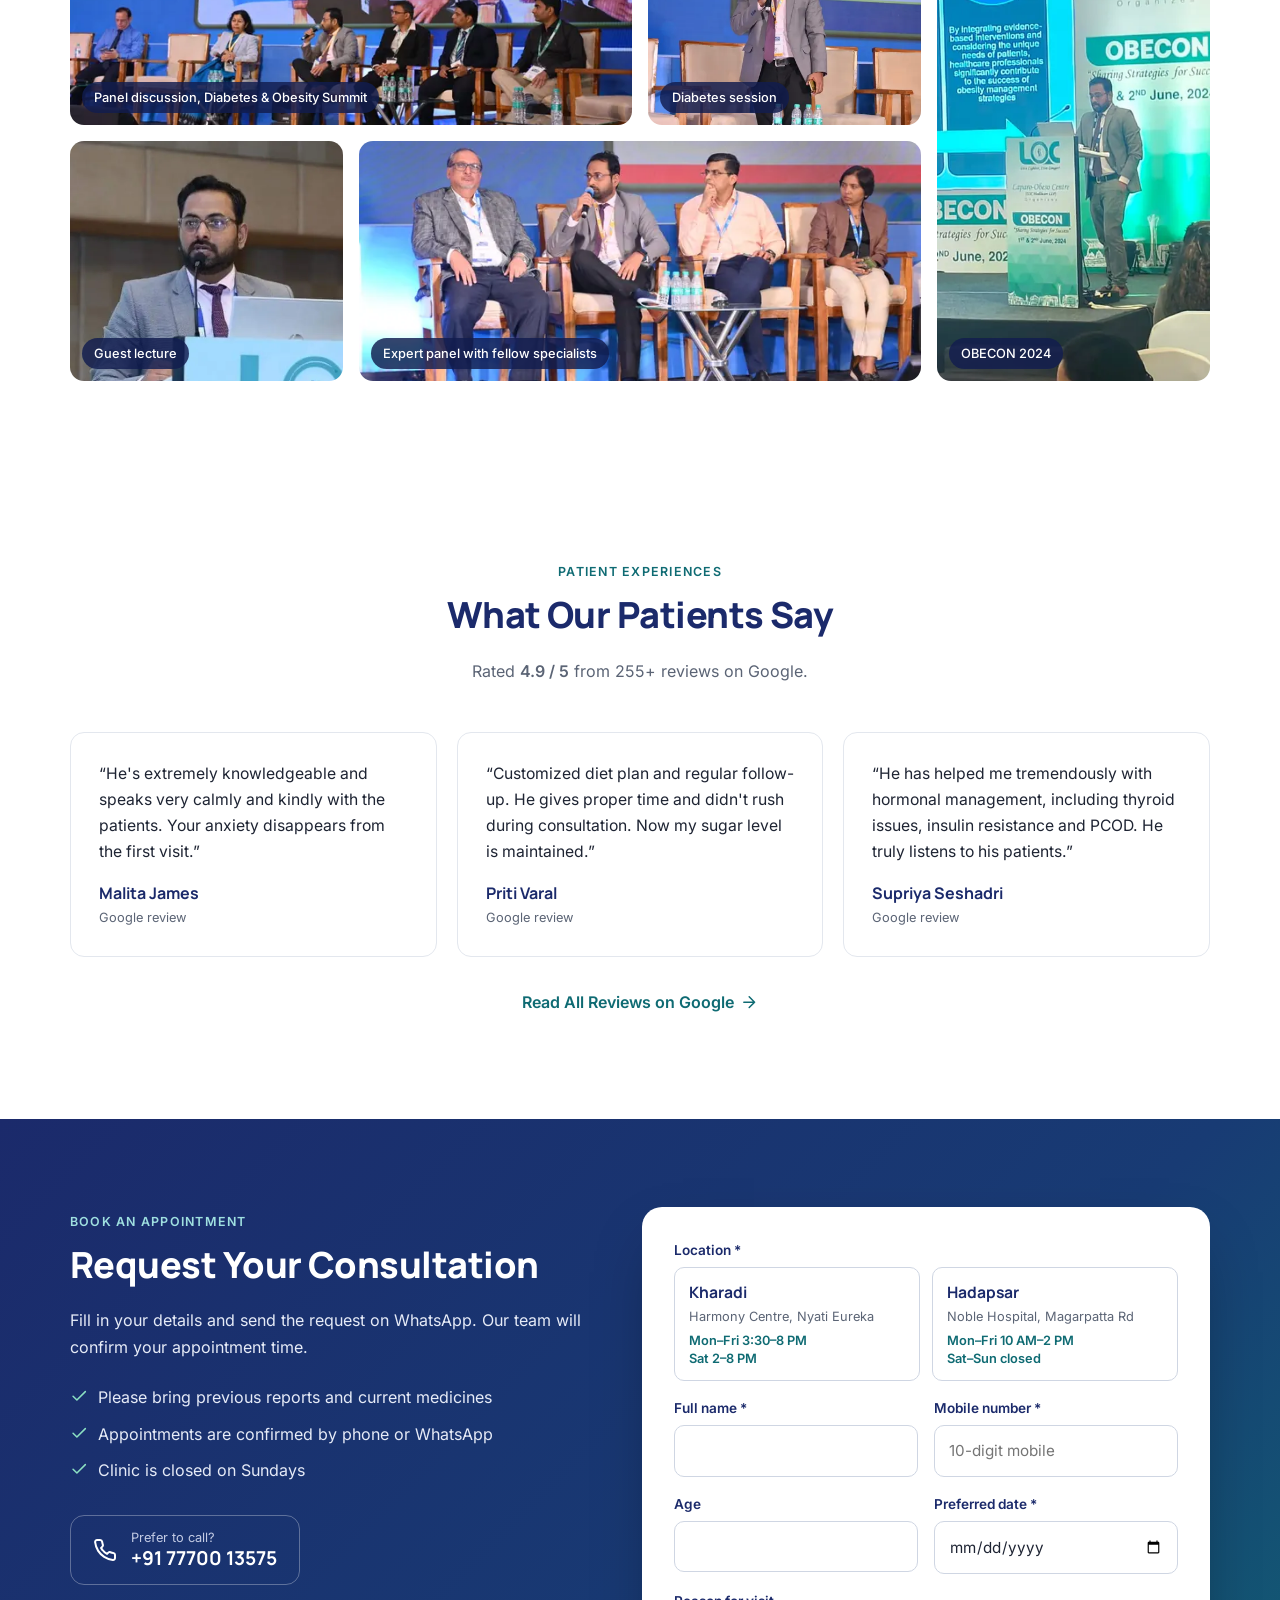
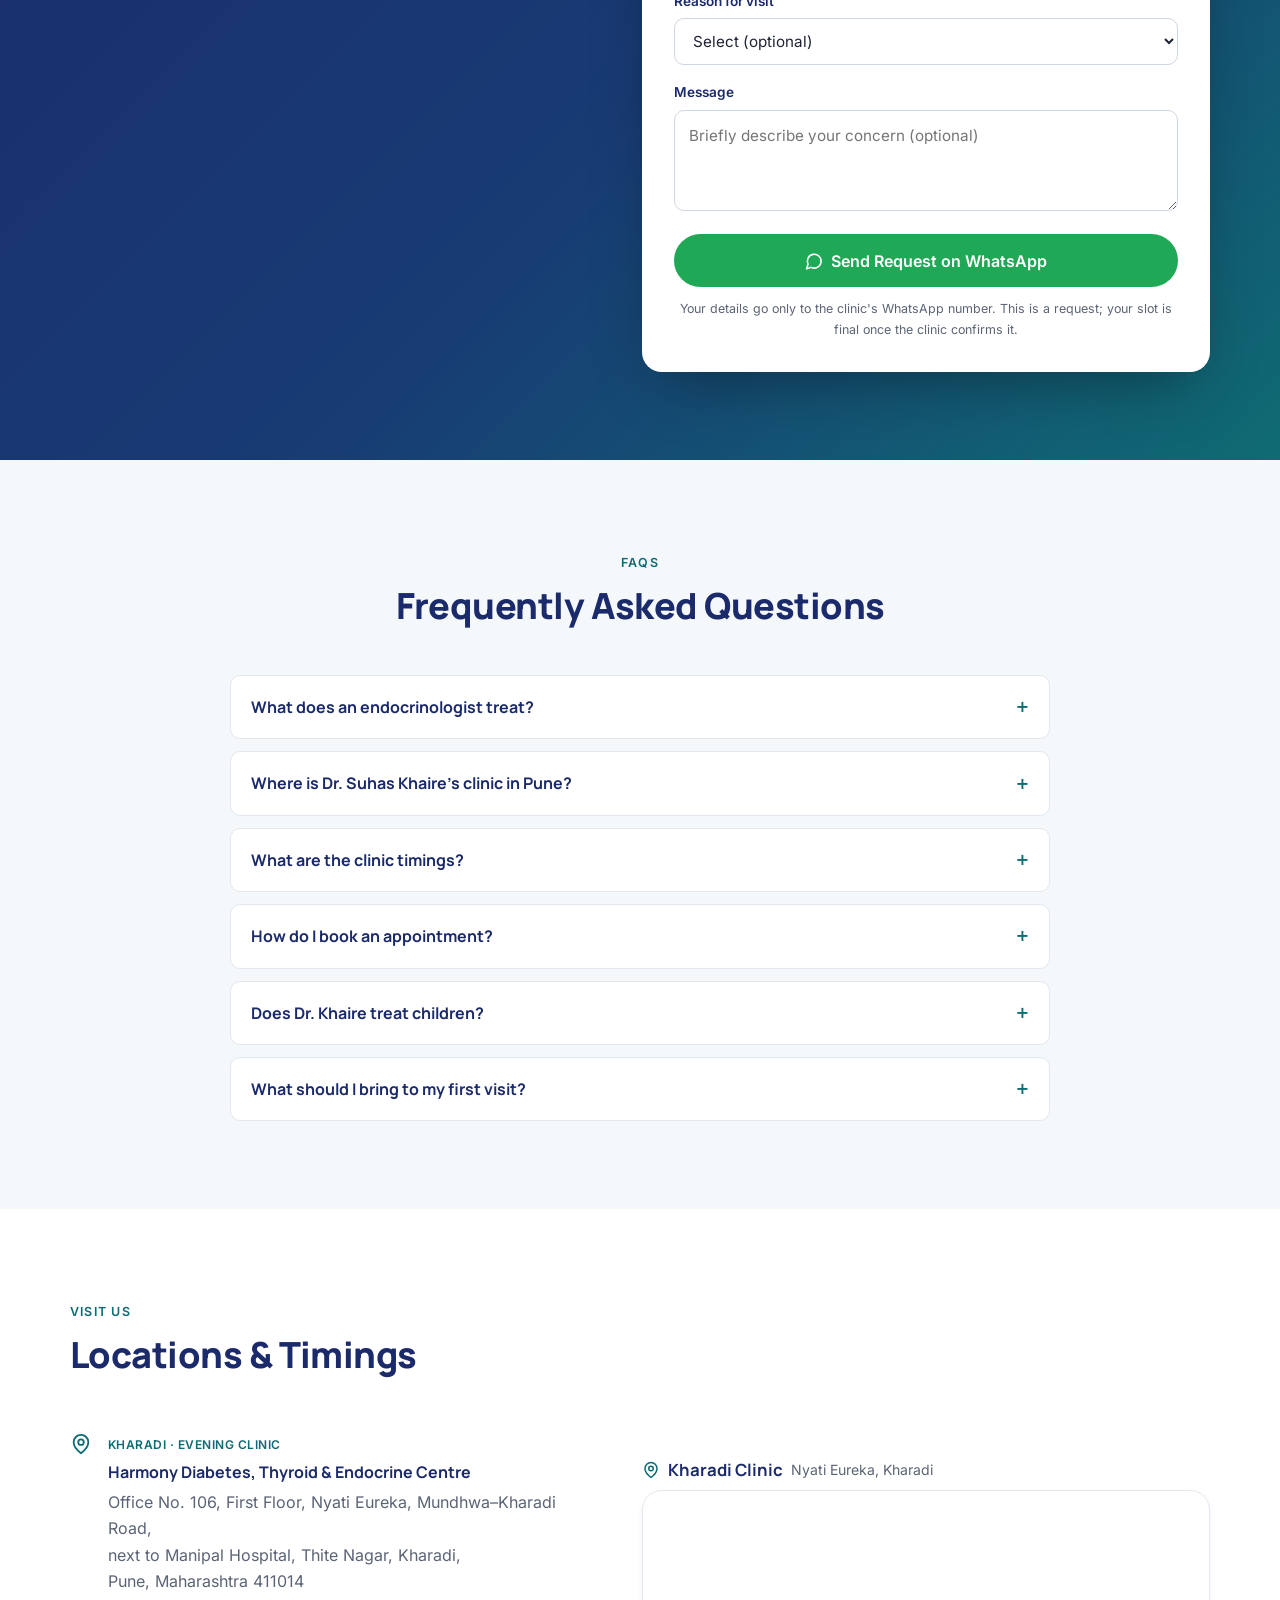
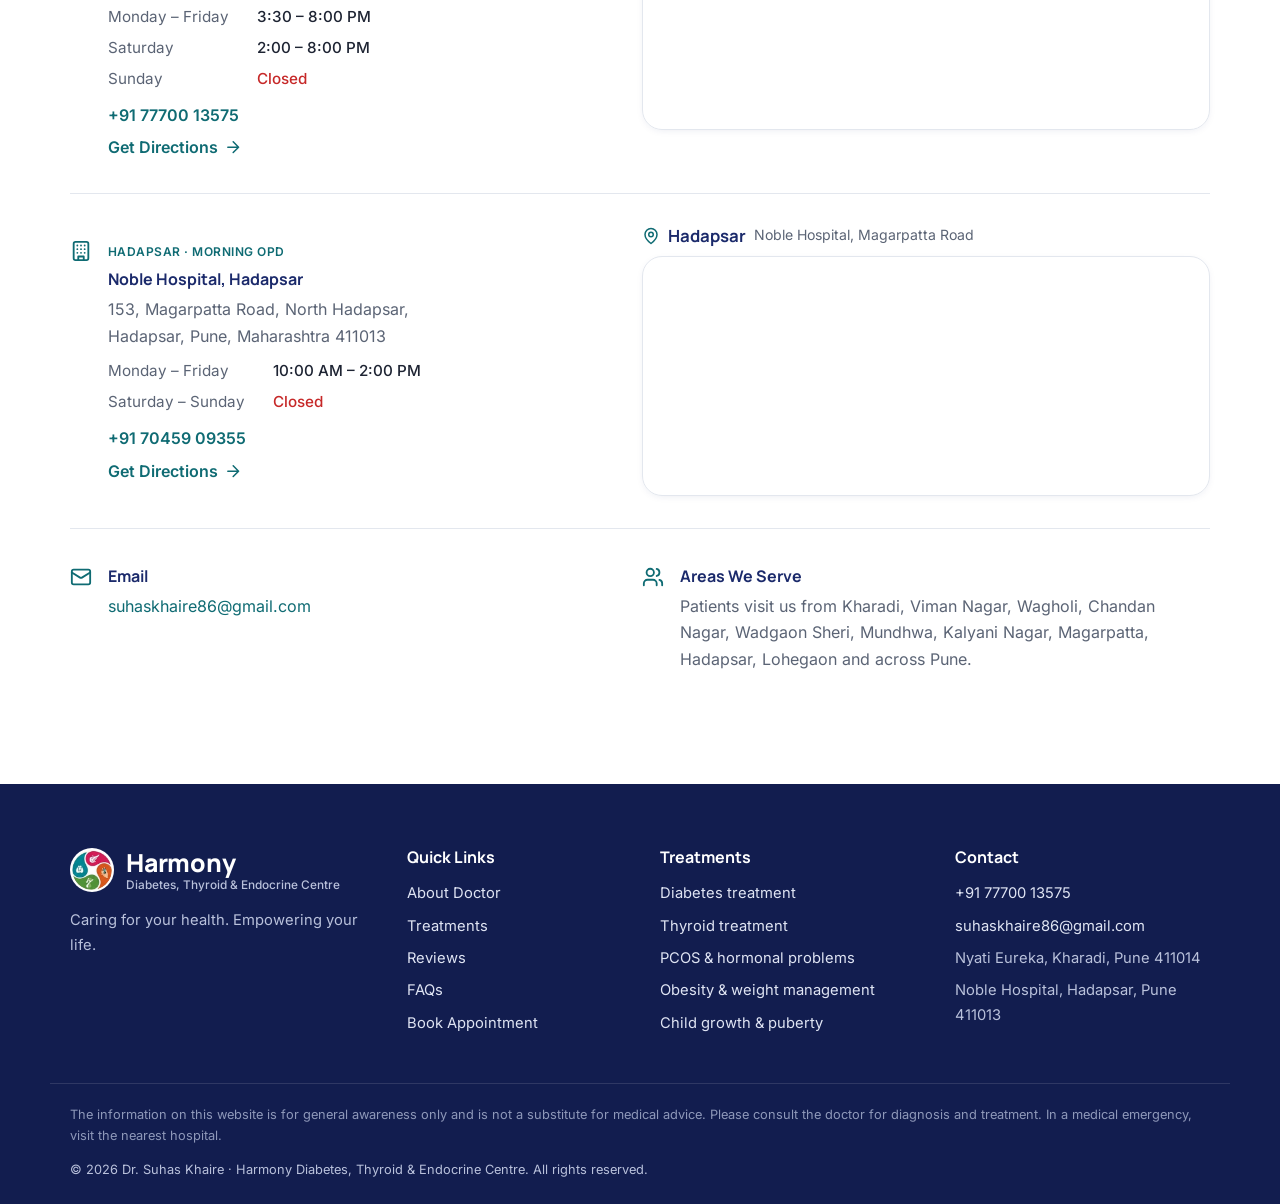
==== commit f97f163f: "scroll to top button, maps location modified, removed blue box when clicked on Header options on mob" ====
--- a/index.html
+++ b/index.html
@@ -30,7 +30,7 @@
 
   <link rel="preload" href="assets/fonts/inter-latin.woff2" as="font" type="font/woff2" crossorigin>
   <link rel="preload" href="assets/fonts/manrope-latin.woff2" as="font" type="font/woff2" crossorigin>
-  <link rel="stylesheet" href="assets/css/style.css?v=4">
+  <link rel="stylesheet" href="assets/css/style.css?v=7">
 
   <script type="application/ld+json">
   {
@@ -661,74 +661,82 @@
 
     <!-- Contact -->
     <section class="section" id="contact">
-      <div class="container contact__grid">
-        <div class="contact__info">
+      <div class="container">
+        <div class="contact__head">
           <p class="eyebrow">Visit Us</p>
           <h2>Locations &amp; Timings</h2>
-
-          <div class="contact__block">
-            <svg class="ico"><use href="#i-pin"/></svg>
-            <div>
-              <span class="contact__tag">Kharadi · Evening clinic</span>
-              <strong>Harmony Diabetes, Thyroid &amp; Endocrine Centre</strong>
-              <p>Office No. 106, First Floor, Nyati Eureka, Mundhwa–Kharadi Road,<br>next to Manipal Hospital, Thite Nagar, Kharadi,<br>Pune, Maharashtra 411014</p>
-              <table class="hours">
-                <tr><td>Monday – Friday</td><td>3:30 – 8:00 PM</td></tr>
-                <tr><td>Saturday</td><td>2:00 – 8:00 PM</td></tr>
-                <tr><td>Sunday</td><td class="closed">Closed</td></tr>
-              </table>
-              <p class="contact__phone"><a href="tel:+917770013575">+91 77700 13575</a></p>
-              <a class="link-arrow" href="https://maps.app.goo.gl/jfz9KjcBmbzbGCTp9" target="_blank" rel="noopener">Get Directions <svg class="ico"><use href="#i-arrow"/></svg></a>
+        </div>
+
+        <div class="loc-row">
+            <div class="contact__block">
+              <svg class="ico"><use href="#i-pin"/></svg>
+              <div>
+                <span class="contact__tag">Kharadi · Evening clinic</span>
+                <strong>Harmony Diabetes, Thyroid &amp; Endocrine Centre</strong>
+                <p>Office No. 106, First Floor, Nyati Eureka, Mundhwa–Kharadi Road,<br>next to Manipal Hospital, Thite Nagar, Kharadi,<br>Pune, Maharashtra 411014</p>
+                <table class="hours">
+                  <tr><td>Monday – Friday</td><td>3:30 – 8:00 PM</td></tr>
+                  <tr><td>Saturday</td><td>2:00 – 8:00 PM</td></tr>
+                  <tr><td>Sunday</td><td class="closed">Closed</td></tr>
+                </table>
+                <p class="contact__phone"><a href="tel:+917770013575">+91 77700 13575</a></p>
+                <a class="link-arrow" href="https://maps.app.goo.gl/jfz9KjcBmbzbGCTp9" target="_blank" rel="noopener">Get Directions <svg class="ico"><use href="#i-arrow"/></svg></a>
+              </div>
             </div>
-          </div>
-
-          <div class="contact__block">
-            <svg class="ico"><use href="#i-building"/></svg>
-            <div>
-              <span class="contact__tag">Hadapsar · Morning OPD</span>
-              <strong>Noble Hospital, Hadapsar</strong>
-              <p>153, Magarpatta Road, North Hadapsar,<br>Hadapsar, Pune, Maharashtra 411013</p>
-              <table class="hours">
-                <tr><td>Monday – Friday</td><td>10:00 AM – 2:00 PM</td></tr>
-                <tr><td>Saturday – Sunday</td><td class="closed">Closed</td></tr>
-              </table>
-              <p class="contact__phone"><a href="tel:+917045909355">+91 70459 09355</a></p>
-              <a class="link-arrow" href="https://maps.app.goo.gl/A8CoVUZ2FsjPx2GL8" target="_blank" rel="noopener">Get Directions <svg class="ico"><use href="#i-arrow"/></svg></a>
+            <div class="map-block">
+              <h3 class="map-block__title"><svg class="ico"><use href="#i-pin"/></svg> Kharadi Clinic <span>Nyati Eureka, Kharadi</span></h3>
+              <figure class="map">
+                <iframe
+                  title="Map: Harmony Diabetes, Thyroid &amp; Endocrine Centre, Kharadi"
+                  src="https://maps.google.com/maps?cid=6778324886606996173&amp;hl=en&amp;z=17&amp;output=embed"
+                  loading="lazy" referrerpolicy="no-referrer-when-downgrade" tabindex="-1"></iframe>
+                <a class="map__link" href="https://maps.app.goo.gl/jfz9KjcBmbzbGCTp9" target="_blank" rel="noopener" aria-label="Open this location in Google Maps"></a>
+              </figure>
             </div>
-          </div>
-
-          <div class="contact__block">
-            <svg class="ico"><use href="#i-mail"/></svg>
-            <div>
-              <strong>Email</strong>
-              <p><a href="mailto:suhaskhaire86@gmail.com">suhaskhaire86@gmail.com</a></p>
+        </div>
+
+        <div class="loc-row">
+            <div class="contact__block">
+              <svg class="ico"><use href="#i-building"/></svg>
+              <div>
+                <span class="contact__tag">Hadapsar · Morning OPD</span>
+                <strong>Noble Hospital, Hadapsar</strong>
+                <p>153, Magarpatta Road, North Hadapsar,<br>Hadapsar, Pune, Maharashtra 411013</p>
+                <table class="hours">
+                  <tr><td>Monday – Friday</td><td>10:00 AM – 2:00 PM</td></tr>
+                  <tr><td>Saturday – Sunday</td><td class="closed">Closed</td></tr>
+                </table>
+                <p class="contact__phone"><a href="tel:+917045909355">+91 70459 09355</a></p>
+                <a class="link-arrow" href="https://maps.app.goo.gl/A8CoVUZ2FsjPx2GL8" target="_blank" rel="noopener">Get Directions <svg class="ico"><use href="#i-arrow"/></svg></a>
+              </div>
             </div>
-          </div>
-
-          <div class="contact__block">
-            <svg class="ico"><use href="#i-users"/></svg>
-            <div>
-              <strong>Areas We Serve</strong>
-              <p>Patients visit us from Kharadi, Viman Nagar, Wagholi, Chandan Nagar, Wadgaon Sheri, Mundhwa, Kalyani Nagar, Magarpatta, Hadapsar, Lohegaon and across Pune.</p>
+            <div class="map-block">
+              <h3 class="map-block__title"><svg class="ico"><use href="#i-pin"/></svg> Hadapsar <span>Noble Hospital, Magarpatta Road</span></h3>
+              <figure class="map">
+                <iframe
+                  title="Map: Noble Hospital, Hadapsar"
+                  src="https://maps.google.com/maps?cid=11318654040153656845&amp;hl=en&amp;z=17&amp;output=embed"
+                  loading="lazy" referrerpolicy="no-referrer-when-downgrade" tabindex="-1"></iframe>
+                <a class="map__link" href="https://maps.app.goo.gl/A8CoVUZ2FsjPx2GL8" target="_blank" rel="noopener" aria-label="Open this location in Google Maps"></a>
+              </figure>
             </div>
-          </div>
-        </div>
-
-        <div class="maps">
-          <figure class="map">
-            <iframe
-              title="Map: Harmony Diabetes, Thyroid &amp; Endocrine Centre, Kharadi"
-              src="https://maps.google.com/maps?cid=6778324886606996173&amp;hl=en&amp;z=17&amp;output=embed"
-              loading="lazy" decoding="async" referrerpolicy="no-referrer-when-downgrade" tabindex="-1"></iframe>
-            <a class="map__link" href="https://maps.app.goo.gl/jfz9KjcBmbzbGCTp9" target="_blank" rel="noopener" aria-label="Open this location in Google Maps"></a>
-          </figure>
-          <figure class="map">
-            <iframe
-              title="Map: Noble Hospital, Hadapsar"
-              src="https://maps.google.com/maps?cid=11318654040153656845&amp;hl=en&amp;z=17&amp;output=embed"
-              loading="lazy" decoding="async" referrerpolicy="no-referrer-when-downgrade" tabindex="-1"></iframe>
-            <a class="map__link" href="https://maps.app.goo.gl/A8CoVUZ2FsjPx2GL8" target="_blank" rel="noopener" aria-label="Open this location in Google Maps"></a>
-          </figure>
+        </div>
+
+        <div class="contact__extra">
+            <div class="contact__block">
+              <svg class="ico"><use href="#i-mail"/></svg>
+              <div>
+                <strong>Email</strong>
+                <p><a href="mailto:suhaskhaire86@gmail.com">suhaskhaire86@gmail.com</a></p>
+              </div>
+            </div>
+            <div class="contact__block">
+              <svg class="ico"><use href="#i-users"/></svg>
+              <div>
+                <strong>Areas We Serve</strong>
+                <p>Patients visit us from Kharadi, Viman Nagar, Wagholi, Chandan Nagar, Wadgaon Sheri, Mundhwa, Kalyani Nagar, Magarpatta, Hadapsar, Lohegaon and across Pune.</p>
+              </div>
+            </div>
         </div>
       </div>
     </section>
@@ -790,6 +798,6 @@
     <a href="#appointment" class="mobile-bar__book"><svg class="ico"><use href="#i-calendar"/></svg> Book Appointment</a>
   </div>
 
-  <script src="assets/js/main.js?v=4" defer></script>
+  <script src="assets/js/main.js?v=7" defer></script>
 </body>
 </html>
--- a/assets/css/style.css
+++ b/assets/css/style.css
@@ -60,6 +60,9 @@
 .skip-link:focus { left: 8px; }
 
 :focus-visible { outline: 3px solid var(--c-orange); outline-offset: 2px; }
+/* Remove the blue tap box that mobile browsers draw on links and buttons */
+html { -webkit-tap-highlight-color: transparent; }
+a, button, summary, label { -webkit-tap-highlight-color: transparent; }
 
 .eyebrow {
   display: inline-block;
@@ -274,7 +277,11 @@
 .form__note { font-size: .78rem; color: var(--c-muted); margin: 12px 0 0; text-align: center; }
 
 /* Contact */
-.contact__grid { display: grid; grid-template-columns: 1fr 1.1fr; gap: 56px; align-items: stretch; }
+.contact__head { margin-bottom: 8px; }
+.loc-row { display: grid; grid-template-columns: 1fr 1.1fr; gap: 56px; align-items: center; padding: 32px 0; border-bottom: 1px solid var(--c-line); }
+.loc-row .contact__block { border-bottom: 0; padding: 0; }
+.contact__extra { display: grid; grid-template-columns: 1fr 1.1fr; gap: 56px; padding-top: 16px; }
+.contact__extra .contact__block { border-bottom: 0; }
 .contact__block { display: flex; gap: 16px; padding: 18px 0; border-bottom: 1px solid var(--c-line); }
 .contact__block:last-child { border-bottom: 0; }
 .contact__block > .ico { width: 22px; height: 22px; color: var(--c-teal); margin-top: 3px; }
@@ -288,8 +295,10 @@
 .contact__tag { display: inline-block; font-size: .75rem; font-weight: 600; letter-spacing: .04em; text-transform: uppercase; color: var(--c-teal); margin-bottom: 4px; }
 .contact__block .hours { margin: 4px 0 8px; }
 .contact__phone { font-weight: 600; }
-.maps { display: grid; grid-template-rows: 1fr 1fr; gap: 20px; }
-.map { position: relative; margin: 0; min-height: 300px; border-radius: 20px; overflow: hidden; border: 1px solid var(--c-line); box-shadow: var(--shadow-sm); }
+.map-block__title { display: flex; align-items: center; flex-wrap: wrap; gap: 4px 8px; font-size: 1.05rem; margin: 0 0 10px; }
+.map-block__title .ico { width: 18px; height: 18px; color: var(--c-teal); }
+.map-block__title span { font-family: var(--font-body); font-weight: 400; font-size: .88rem; color: var(--c-muted); }
+.map { position: relative; margin: 0; height: 240px; border-radius: 20px; overflow: hidden; border: 1px solid var(--c-line); box-shadow: var(--shadow-sm); }
 /* Oversized, centred embed: the pin stays in the middle and Google's place card (top-left) falls outside the frame */
 .map iframe { position: absolute; left: 50%; top: 50%; width: 1800px; height: 1400px; transform: translate(-50%, -50%); border: 0; display: block; pointer-events: none; }
 .map__link { position: absolute; inset: 0; z-index: 1; cursor: pointer; }
@@ -390,11 +399,15 @@
   }
   .nav.is-open { transform: none; visibility: visible; }
   .nav a:not(.btn) { padding: 14px 4px; border-bottom: 1px solid var(--c-line); font-size: 1.05rem; }
+  .nav a:not(.btn):active { color: var(--c-teal); background: var(--c-teal-light); }
+  .nav a:not(.btn):focus:not(:focus-visible) { outline: none; }
   .nav__cta { margin-top: 20px; }
   .nav-toggle { position: relative; z-index: 70; }
 
   .hero { padding: 40px 0 64px; }
-  .hero__grid, .about__grid, .why__grid, .appointment__grid, .contact__grid { grid-template-columns: 1fr; gap: 40px; }
+  .hero__grid, .about__grid, .why__grid, .appointment__grid, .loc-row, .contact__extra { grid-template-columns: 1fr; gap: 40px; }
+  .loc-row { gap: 20px; }
+  .contact__extra { gap: 0; }
   .hero__card { left: 12px; bottom: -24px; }
   .about__photo { max-width: 420px; }
   .reviews { grid-template-columns: 1fr; }
@@ -474,3 +487,21 @@
   .talks .gallery__item figcaption { font-size: .72rem; left: 8px; bottom: 8px; right: 8px; width: fit-content; }
 }
 
+
+/* Back to top button */
+.to-top {
+  position: fixed; right: 24px; bottom: 24px; z-index: 45;
+  width: 48px; height: 48px; border: 0; border-radius: 50%; cursor: pointer;
+  display: grid; place-items: center; background: var(--c-navy); color: #fff;
+  box-shadow: 0 10px 24px -8px rgba(18, 29, 79, .55);
+  opacity: 0; visibility: hidden; transform: translateY(12px);
+  transition: opacity .25s, transform .25s, visibility .25s, background .2s;
+}
+.to-top.is-visible { opacity: 1; visibility: visible; transform: none; }
+.to-top:hover { background: var(--c-teal); }
+.to-top:focus-visible { outline: 3px solid var(--c-teal); outline-offset: 3px; }
+.to-top .ico { width: 20px; height: 20px; transform: rotate(-90deg); }
+@media (max-width: 640px) {
+  .to-top { right: 16px; bottom: calc(84px + env(safe-area-inset-bottom)); width: 44px; height: 44px; }
+}
+@media (prefers-reduced-motion: reduce) { .to-top { transition: none; } }
